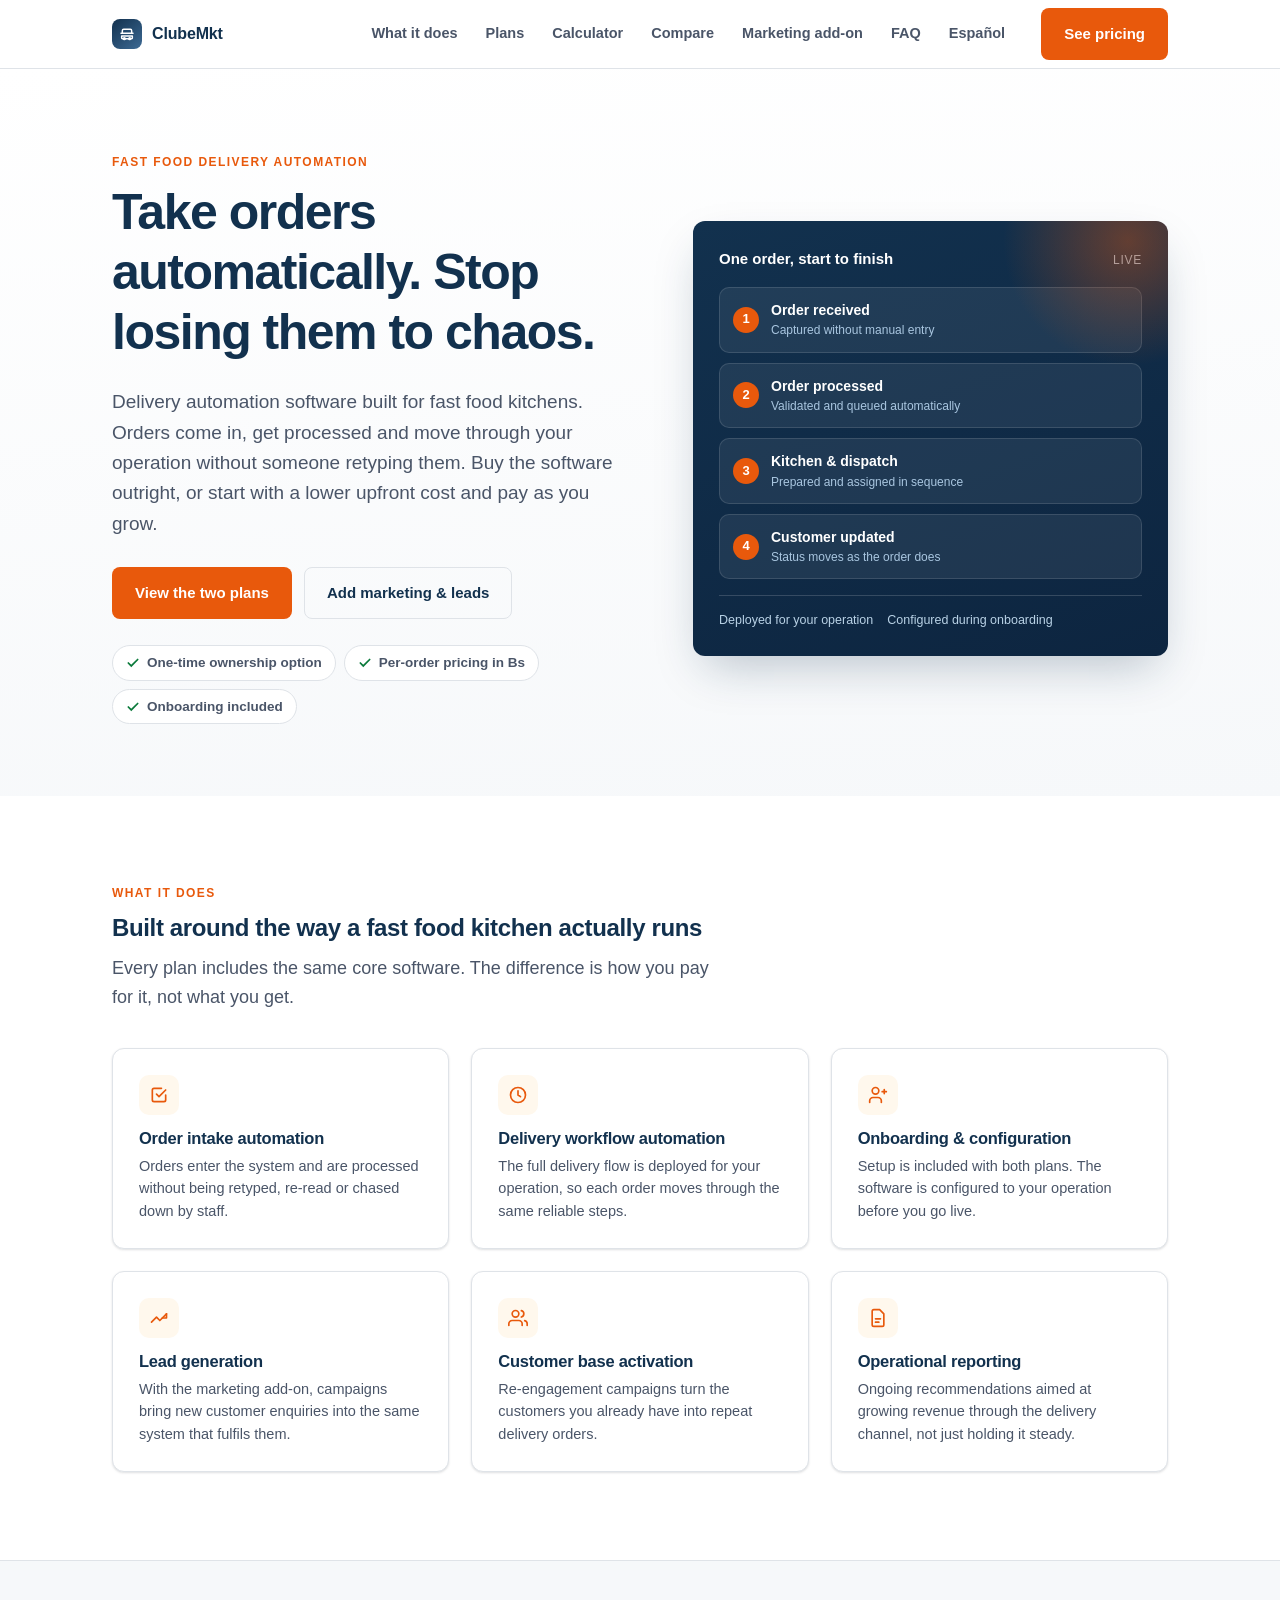
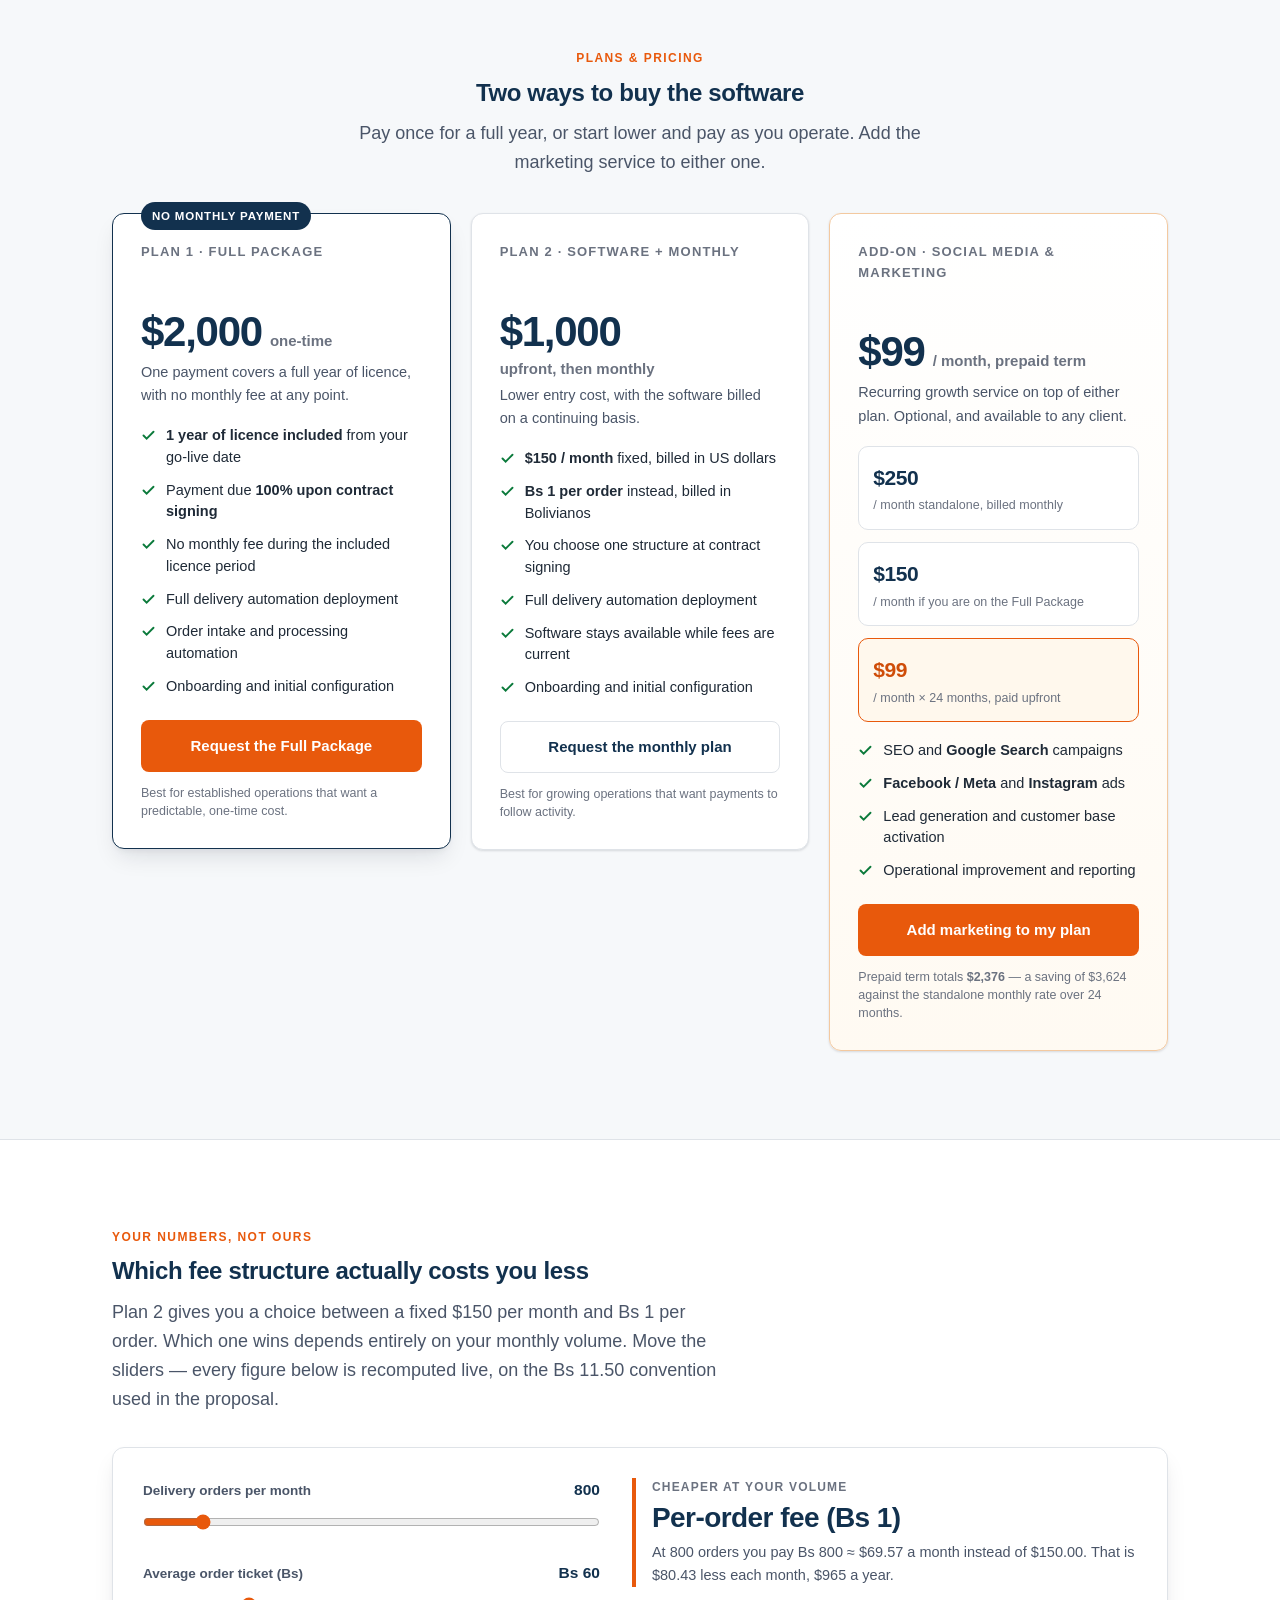
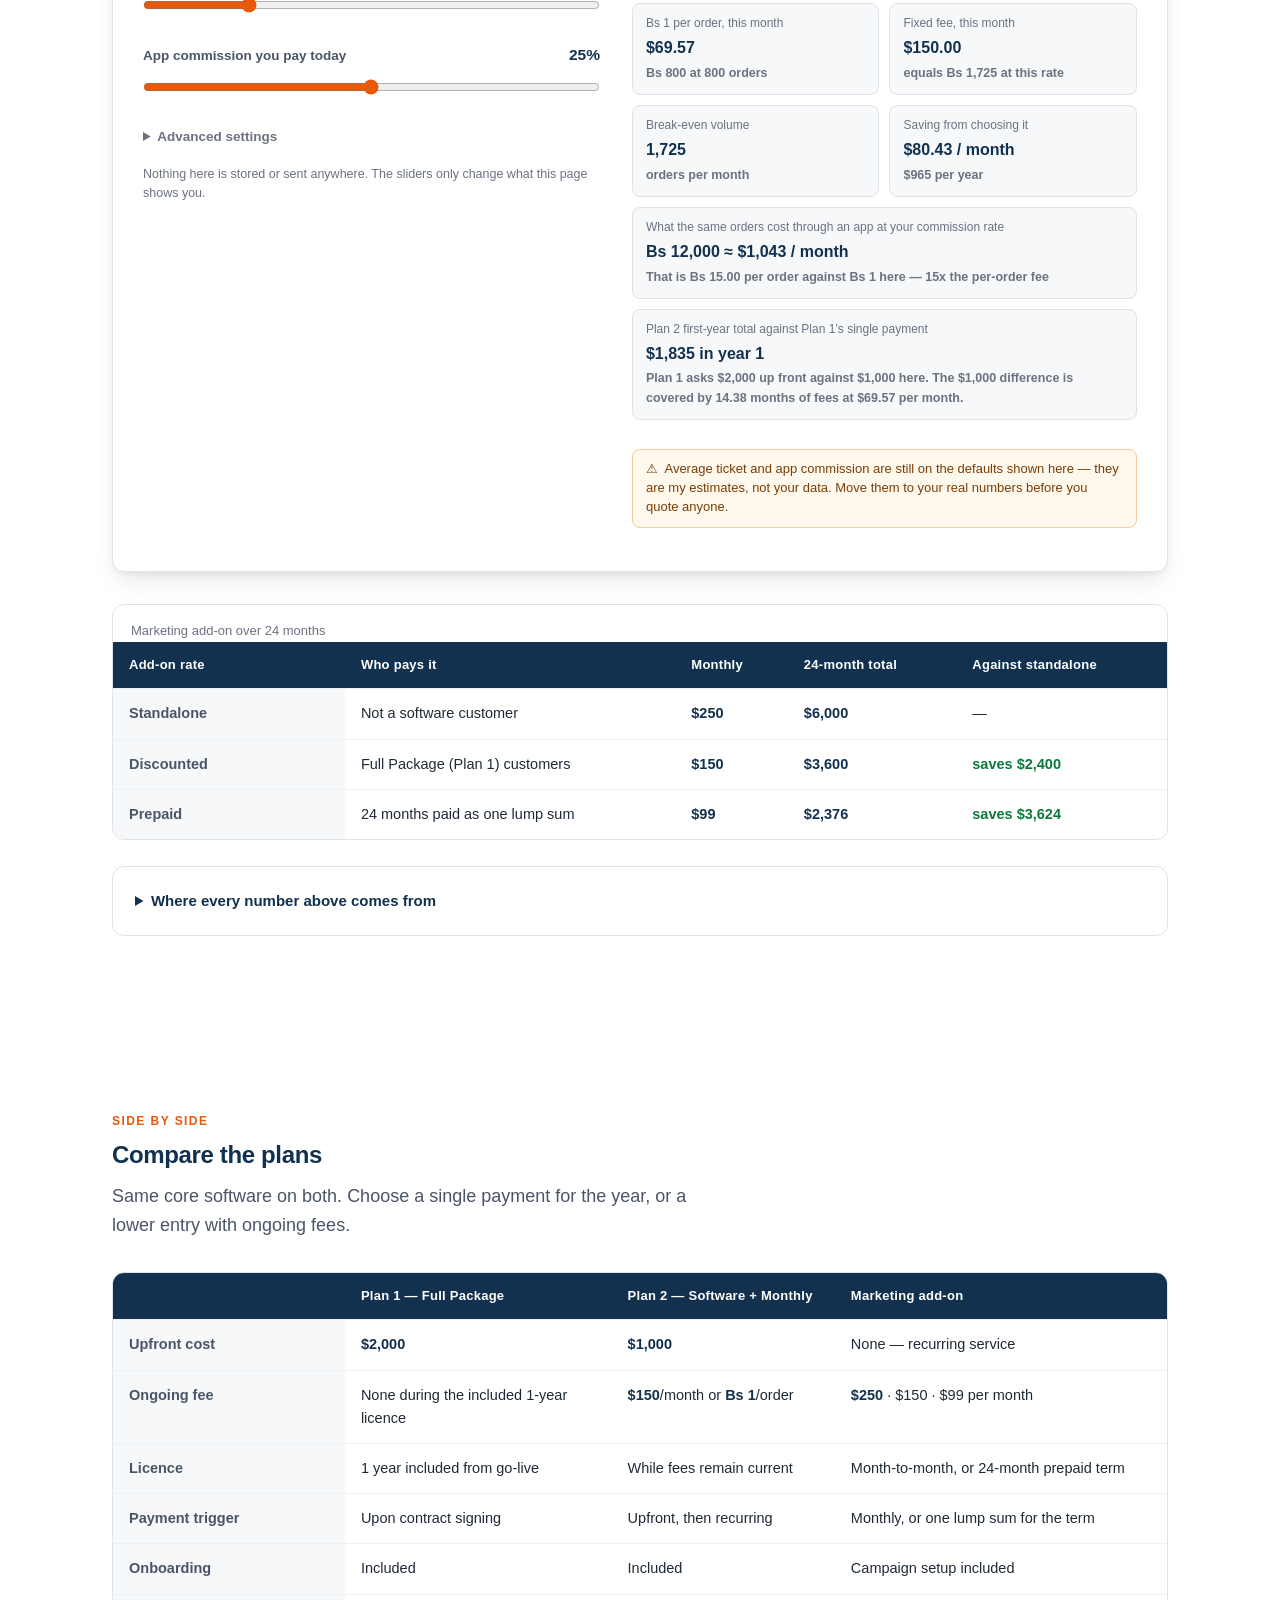
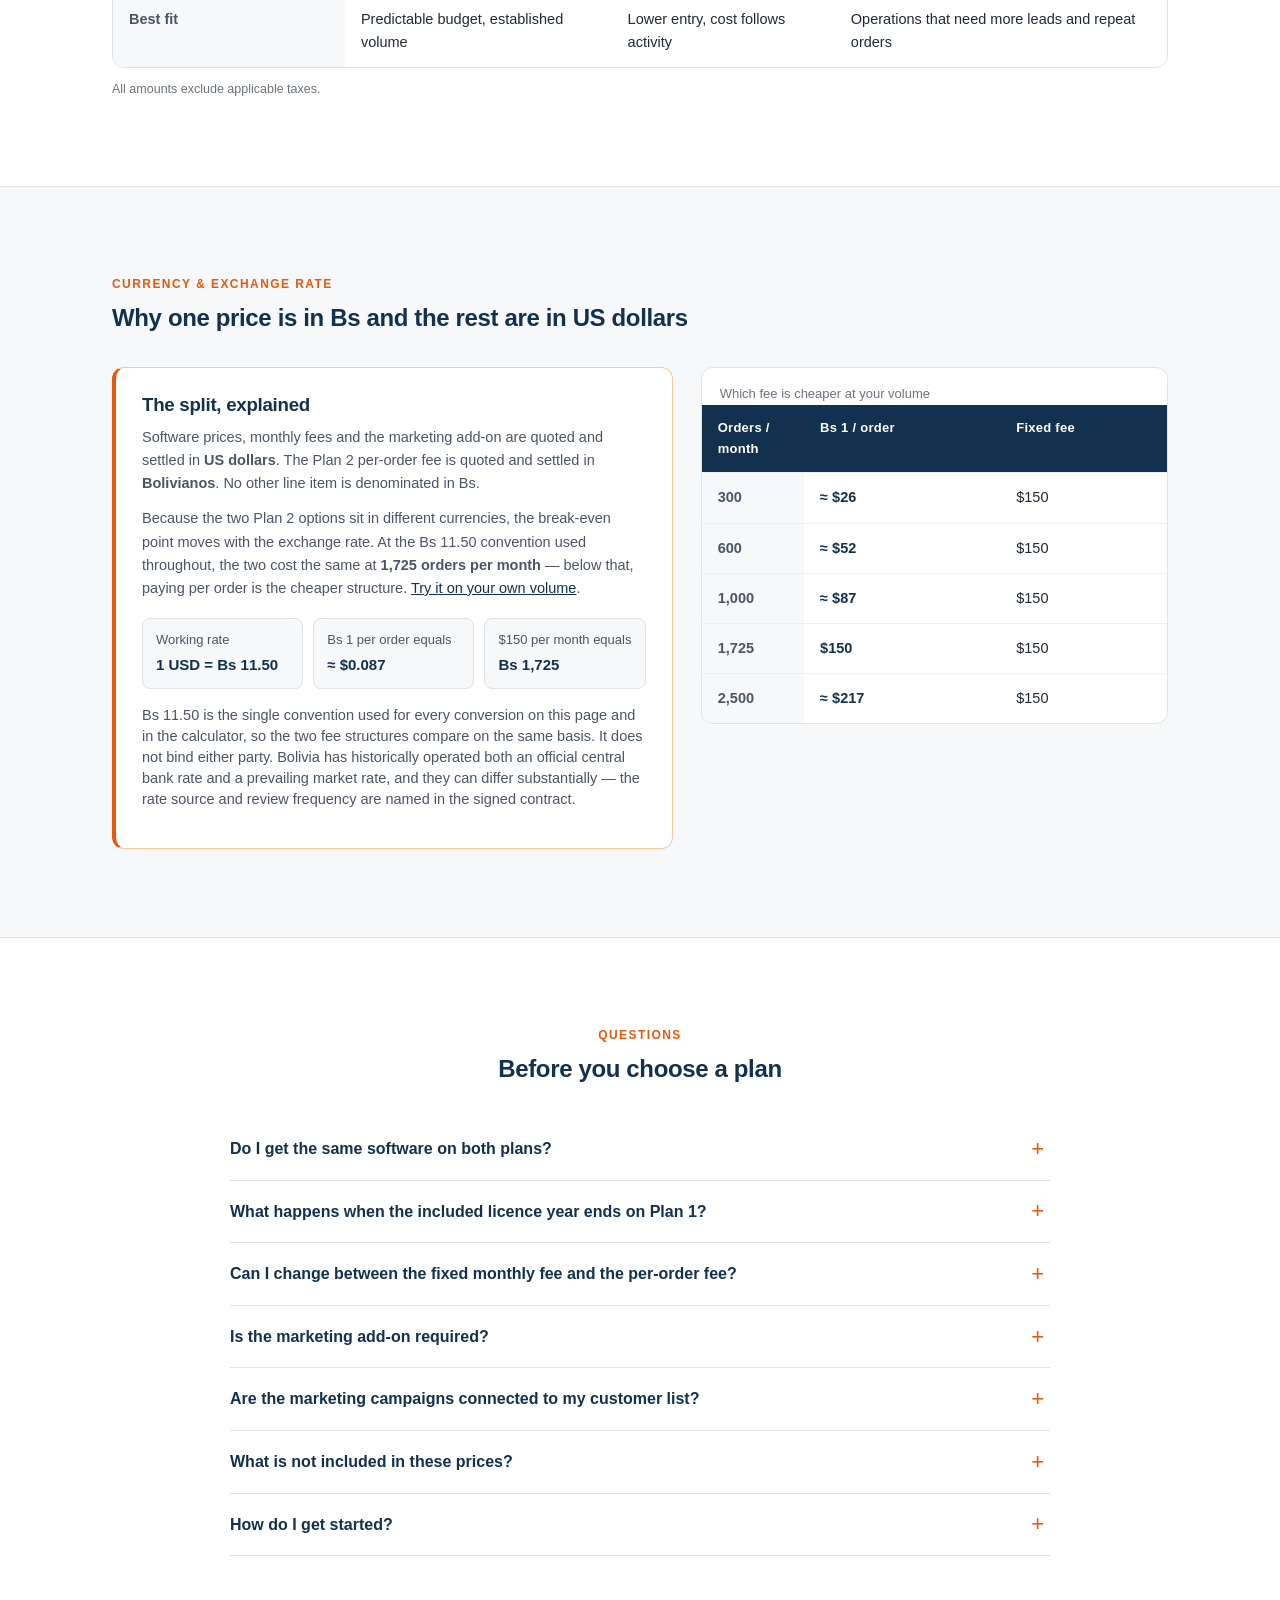
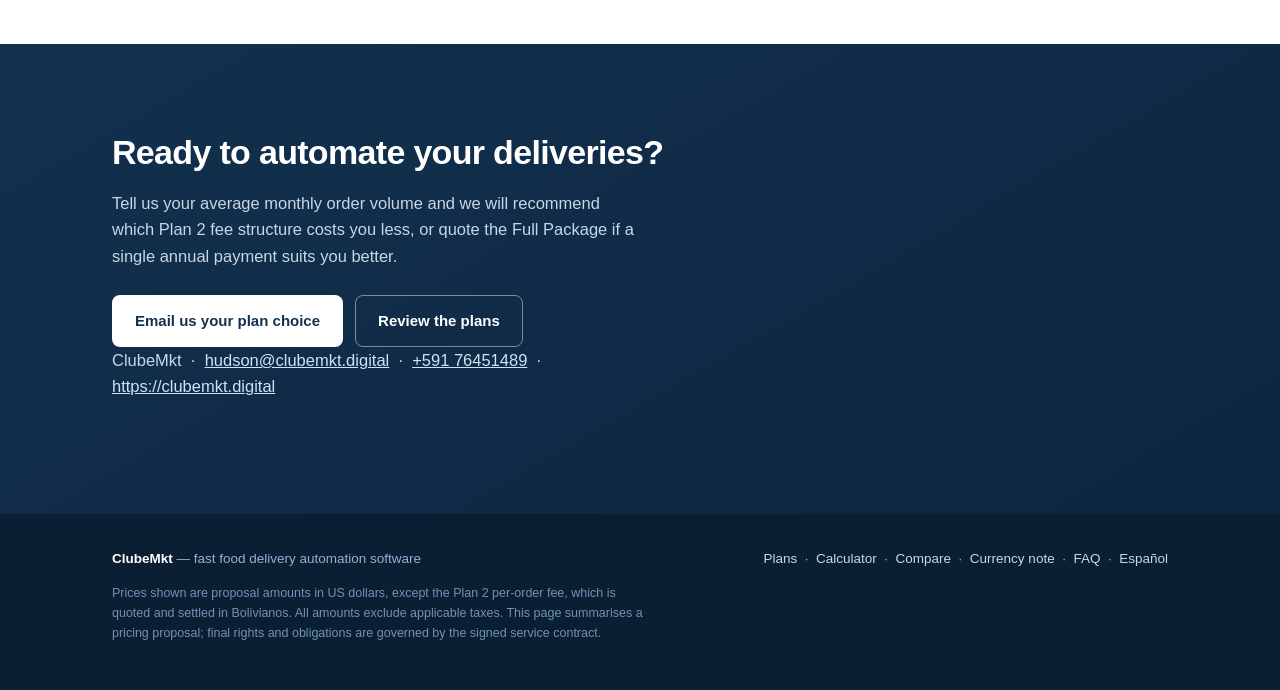
==== landing/index.html @ feb6d918 "feat: reprice plans to $2,000 one-payment / $1,000 + monthly Plan 1 now reads as a single payment co" ====
<!DOCTYPE html>
<html lang="en">
<head>
<meta charset="utf-8" />
<meta name="viewport" content="width=device-width, initial-scale=1" />
<title>Fast Food Delivery Automation — Plans &amp; Pricing</title>
<meta name="description" content="Delivery automation software for fast food operations. Own it outright with the Full Package, start lower with a monthly plan, and add social, search and lead-generation marketing." />
<link rel="alternate" hreflang="es" href="index.es.html" />
<link rel="alternate" hreflang="en" href="index.html" />
<style>
  /* ============================================================
     CONTACT + BRAND — FILLED 2026-11-06
     Contact links are built at runtime from the CONFIG block at the end of this
     file's script: email · phone · website. A value left in [brackets] counts as
     unset, so its link stays inert rather than shipping as a dead href.
     ClubeMkt is plain text in the header, the closer and the footer.
     ============================================================ */
  :root {
    --navy: #12314e;
    --navy-700: #0d2540;
    --navy-300: #3d6a94;
    --orange: #e8590c;
    --orange-600: #cf4d09;
    --amber: #b26a00;
    --green: #0b7a3b;
    --ink: #1f2a37;
    --ink-600: #4a5568;
    --ink-400: #6b7280;
    --line: #dfe3e8;
    --line-soft: #eef1f4;
    --surface: #ffffff;
    --surface-alt: #f6f8fa;
    --cream: #fff8ed;
    --radius: 12px;
    --radius-sm: 8px;
    --shadow-sm: 0 1px 2px rgba(16, 24, 40, .06), 0 1px 3px rgba(16, 24, 40, .08);
    --shadow-md: 0 4px 6px -2px rgba(16, 24, 40, .05), 0 12px 24px -6px rgba(16, 24, 40, .12);
    --shadow-lg: 0 20px 45px -12px rgba(18, 49, 78, .28);
    --maxw: 1120px;
  }

  *, *::before, *::after { box-sizing: border-box; }

  html { -webkit-text-size-adjust: 100%; scroll-behavior: smooth; }
  @media (prefers-reduced-motion: reduce) { html { scroll-behavior: auto; } }

  body {
    margin: 0;
    font-family: -apple-system, BlinkMacSystemFont, "Segoe UI", Roboto, Helvetica, Arial, sans-serif;
    font-size: 16px;
    line-height: 1.6;
    color: var(--ink);
    background: var(--surface);
    overflow-x: hidden;
  }

  img, svg { max-width: 100%; }
  a { color: var(--navy); }
  h1, h2, h3, h4 { line-height: 1.2; margin: 0 0 .5em; color: var(--navy); letter-spacing: -.015em; }

  .wrap { width: 100%; max-width: var(--maxw); margin-inline: auto; padding-inline: clamp(16px, 4vw, 32px); }
  .section { padding-block: clamp(48px, 8vw, 88px); }
  .section--alt { background: var(--surface-alt); border-block: 1px solid var(--line); }
  .eyebrow {
    display: block; font-size: 12px; font-weight: 700; letter-spacing: .12em;
    text-transform: uppercase; color: var(--orange); margin-bottom: 10px;
  }
  .lede { font-size: clamp(16px, 1.6vw, 18px); color: var(--ink-600); max-width: 62ch; margin: 0; }
  .center { text-align: center; }
  .center .lede { margin-inline: auto; }

  :focus-visible { outline: 3px solid rgba(232, 89, 12, .45); outline-offset: 2px; border-radius: 4px; }

  .skip {
    position: absolute; left: -9999px; top: 0; background: var(--navy); color: #fff;
    padding: 12px 18px; z-index: 100; border-radius: 0 0 8px 0;
  }
  .skip:focus { left: 0; }

  /* ---------- buttons ---------- */
  .btn {
    display: inline-flex; align-items: center; justify-content: center; gap: 8px;
    font-size: 15px; font-weight: 650; text-decoration: none; cursor: pointer;
    padding: 13px 22px; border-radius: var(--radius-sm); border: 1px solid transparent;
    transition: background-color .15s ease, border-color .15s ease, transform .05s ease;
    white-space: nowrap;
  }
  .btn--primary { background: var(--orange); color: #fff; }
  .btn--primary:hover { background: var(--orange-600); }
  .btn--ghost { background: transparent; color: var(--navy); border-color: var(--line); }
  .btn--ghost:hover { border-color: var(--navy-300); background: var(--surface-alt); }
  .btn--light { background: #fff; color: var(--navy); }
  .btn--light:hover { background: var(--line-soft); }
  .btn--outline-light { background: transparent; color: #fff; border-color: rgba(255, 255, 255, .45); }
  .btn--outline-light:hover { border-color: #fff; background: rgba(255, 255, 255, .1); }
  .btn:active { transform: translateY(1px); }
  /* a full-width button must be allowed to wrap: nowrap makes it overflow its own box
     on a 320px viewport */
  .btn--block { width: 100%; white-space: normal; }
  /* gated contact links: pointer-events makes sure an unfilled placeholder
     cannot be clicked into a broken mailto/tel/site address */
  [data-unset="true"] { opacity: .5; pointer-events: none; text-decoration: none; }

  /* ---------- header ---------- */
  .site-header {
    position: sticky; top: 0; z-index: 50;
    background: rgba(255, 255, 255, .92);
    backdrop-filter: saturate(180%) blur(10px);
    border-bottom: 1px solid var(--line);
  }
  .site-header__row { display: flex; align-items: center; gap: 16px; min-height: 68px; }
  .brand { display: flex; align-items: center; gap: 10px; font-weight: 750; color: var(--navy); text-decoration: none; font-size: 16px; letter-spacing: -.01em; }
  .brand__mark {
    width: 30px; height: 30px; border-radius: 8px; flex: none;
    background: linear-gradient(140deg, var(--navy) 0%, var(--navy-300) 100%);
    display: grid; place-items: center; color: #fff;
  }
  .nav { margin-left: auto; display: flex; align-items: center; gap: 4px; }
  .nav a {
    color: var(--ink-600); text-decoration: none; font-size: 14.5px; font-weight: 550;
    padding: 8px 12px; border-radius: 6px;
  }
  .nav a:hover { color: var(--navy); background: var(--surface-alt); }
  .header-cta { margin-left: 8px; }
  .nav-toggle {
    display: none; margin-left: auto; background: #fff; border: 1px solid var(--line);
    border-radius: 8px; padding: 8px 12px; font: inherit; font-size: 14px; font-weight: 600; color: var(--navy); cursor: pointer;
  }

  @media (max-width: 860px) {
    .nav-toggle { display: block; }
    .nav {
      position: absolute; inset: 100% 0 auto 0; display: none; flex-direction: column;
      align-items: stretch; gap: 2px; padding: 10px clamp(16px, 4vw, 32px) 18px;
      background: #fff; border-bottom: 1px solid var(--line); box-shadow: var(--shadow-md); margin-left: 0;
    }
    .nav[data-open="true"] { display: flex; }
    .nav a { padding: 12px 10px; font-size: 15px; }
    .header-cta { display: none; }
  }

  /* ---------- hero ---------- */
  .hero { background: linear-gradient(175deg, #fff 0%, var(--surface-alt) 100%); padding-block: clamp(44px, 7vw, 84px) clamp(40px, 6vw, 72px); }
  .hero__grid { display: grid; gap: clamp(32px, 5vw, 56px); align-items: center; grid-template-columns: 1.05fr .95fr; }
  .hero h1 { font-size: clamp(30px, 5.1vw, 50px); font-weight: 800; letter-spacing: -.03em; }
  .hero p.lede { font-size: clamp(16px, 1.7vw, 19px); }
  .hero__actions { display: flex; flex-wrap: wrap; gap: 12px; margin-top: 28px; }
  .chips { display: flex; flex-wrap: wrap; gap: 8px; margin: 26px 0 0; padding: 0; list-style: none; }
  .chips li {
    display: inline-flex; align-items: center; gap: 7px; font-size: 13.5px; font-weight: 550;
    color: var(--ink-600); background: #fff; border: 1px solid var(--line); border-radius: 999px; padding: 6px 13px;
  }
  .chips svg { color: var(--green); flex: none; }

  @media (max-width: 900px) { .hero__grid { grid-template-columns: 1fr; } }

  /* hero visual: order-flow card, pure CSS */
  .flow {
    background: linear-gradient(160deg, var(--navy) 0%, var(--navy-700) 100%);
    border-radius: var(--radius); padding: clamp(18px, 2.4vw, 26px); box-shadow: var(--shadow-lg);
    color: #fff; position: relative; overflow: hidden;
  }
  .flow::after {
    content: ""; position: absolute; width: 260px; height: 260px; right: -90px; top: -110px; border-radius: 50%;
    background: radial-gradient(circle, rgba(232, 89, 12, .38), transparent 68%);
  }
  .flow__title { display: flex; align-items: baseline; justify-content: space-between; gap: 12px; margin-bottom: 16px; position: relative; }
  .flow__title strong { font-size: 15px; font-weight: 700; }
  .flow__title span { font-size: 12px; color: #9dbdd9; letter-spacing: .06em; text-transform: uppercase; }
  .flow ol { list-style: none; margin: 0; padding: 0; display: grid; gap: 10px; position: relative; }
  .flow li {
    display: flex; align-items: center; gap: 12px; background: rgba(255, 255, 255, .07);
    border: 1px solid rgba(255, 255, 255, .12); border-radius: 10px; padding: 11px 13px; font-size: 14px;
  }
  .flow li b { font-weight: 650; }
  .flow li small { display: block; color: #a9c6e0; font-size: 12px; font-weight: 400; }
  .flow__num {
    width: 26px; height: 26px; flex: none; border-radius: 50%; background: var(--orange);
    display: grid; place-items: center; font-size: 13px; font-weight: 700;
  }
  .flow__foot {
    margin-top: 16px; padding-top: 14px; border-top: 1px solid rgba(255, 255, 255, .16);
    display: flex; flex-wrap: wrap; gap: 6px 14px; font-size: 12.5px; color: #b9d2e6; position: relative;
  }

  /* ---------- feature grid ---------- */
  .grid { display: grid; gap: clamp(16px, 2vw, 22px); grid-template-columns: repeat(auto-fit, minmax(260px, 1fr)); margin-top: 36px; }
  .card {
    background: #fff; border: 1px solid var(--line); border-radius: var(--radius);
    padding: clamp(20px, 2.4vw, 26px); box-shadow: var(--shadow-sm);
  }
  .card__icon {
    width: 40px; height: 40px; border-radius: 10px; display: grid; place-items: center;
    background: var(--cream); color: var(--orange); margin-bottom: 14px;
  }
  .card h3 { font-size: 16.5px; margin-bottom: 6px; }
  .card p { margin: 0; font-size: 14.5px; color: var(--ink-600); line-height: 1.55; }

  /* ---------- pricing ---------- */
  .plans { display: grid; gap: clamp(16px, 1.6vw, 20px); grid-template-columns: repeat(auto-fit, minmax(min(290px, 100%), 1fr)); margin-top: 36px; align-items: start; }
  .plan {
    display: flex; flex-direction: column; background: #fff; border: 1px solid var(--line);
    border-radius: var(--radius); padding: clamp(22px, 2.4vw, 28px); box-shadow: var(--shadow-sm);
    min-width: 0;
  }
  .plan--featured { border-color: var(--navy); box-shadow: var(--shadow-md); position: relative; }
  .plan--addon { background: linear-gradient(180deg, #fff 0%, var(--cream) 140%); border-color: #f3c9a0; }
  .badge {
    position: absolute; top: -12px; left: clamp(22px, 2.4vw, 28px);
    background: var(--navy); color: #fff; font-size: 11.5px; font-weight: 700; letter-spacing: .07em;
    text-transform: uppercase; padding: 5px 11px; border-radius: 999px;
  }
  .plan__name { font-size: 13px; font-weight: 700; letter-spacing: .09em; text-transform: uppercase; color: var(--ink-400); margin: 0 0 6px; }
  .plan__price { display: flex; align-items: baseline; gap: 8px; flex-wrap: wrap; color: var(--navy); font-size: clamp(34px, 4vw, 42px); font-weight: 800; letter-spacing: -.03em; line-height: 1; margin-bottom: 8px; }
  .plan__price small { font-size: 15px; font-weight: 600; color: var(--ink-400); letter-spacing: 0; }
  .plan__sub { font-size: 14.5px; color: var(--ink-600); margin: 0 0 18px; min-height: 0; }
  .plan__list { list-style: none; margin: 0 0 22px; padding: 0; display: grid; gap: 11px; }
  .plan__list li { display: flex; gap: 10px; font-size: 14.5px; color: var(--ink); line-height: 1.5; }
  .plan__list svg { flex: none; margin-top: 3px; color: var(--green); }
  .plan__list .is-muted { color: var(--ink-400); }
  .plan__list .is-muted svg { color: var(--ink-400); }
  .plan__foot { margin-top: auto; }
  .plan__note { font-size: 12.5px; color: var(--ink-400); margin: 12px 0 0; line-height: 1.45; }

  .tiers { display: grid; gap: 12px; grid-template-columns: repeat(auto-fit, minmax(150px, 1fr)); margin: 0 0 18px; padding: 0; list-style: none; }
  .tier { background: #fff; border: 1px solid var(--line); border-radius: 10px; padding: 14px; }
  .tier b { display: block; font-size: 21px; color: var(--navy); font-weight: 800; letter-spacing: -.02em; }
  .tier span { display: block; font-size: 12.5px; color: var(--ink-400); line-height: 1.4; margin-top: 3px; }
  .tier--best { border-color: var(--orange); background: var(--cream); }
  .tier--best b { color: var(--orange-600); }

  /* ---------- comparison table ---------- */
  .tablehint {
    display: none; align-items: center; gap: 7px; margin: 26px 0 8px;
    font-size: 12.5px; font-weight: 600; color: var(--ink-400);
  }
  @media (max-width: 767px) { .tablehint { display: flex; } }
  .tableshell { position: relative; margin-top: 32px; }
  @media (max-width: 767px) { .tableshell { margin-top: 0; } }
  .tableshell::after {
    content: ""; position: absolute; top: 0; right: 0; bottom: 0; width: 34px; pointer-events: none;
    background: linear-gradient(90deg, rgba(255, 255, 255, 0), #fff 78%); border-radius: 0 var(--radius) var(--radius) 0;
  }
  @media (min-width: 768px) { .tableshell::after { display: none; } }
  .tablewrap { overflow-x: auto; border: 1px solid var(--line); border-radius: var(--radius); background: #fff; -webkit-overflow-scrolling: touch; }
  .tablewrap--plain { margin-top: 0; }
  table { width: 100%; min-width: 620px; border-collapse: collapse; font-size: 14.5px; }
  caption { text-align: left; padding: 16px 18px 0; color: var(--ink-400); font-size: 13px; }
  th, td { text-align: left; padding: 13px 16px; border-bottom: 1px solid var(--line-soft); vertical-align: top; }
  thead th { background: var(--navy); color: #fff; font-size: 13px; font-weight: 650; letter-spacing: .02em; }
  thead th:first-child { border-top-left-radius: 0; }
  tbody th { font-weight: 600; color: var(--ink-600); background: var(--surface-alt); width: 22%; }
  tbody tr:last-child th, tbody tr:last-child td { border-bottom: 0; }
  .num { font-variant-numeric: tabular-nums; font-weight: 700; color: var(--navy); }

  /* ---------- currency callout ---------- */
  .fx { display: grid; gap: clamp(18px, 2.4vw, 28px); grid-template-columns: 1.2fr 1fr; align-items: start; margin-top: 34px; }
  @media (max-width: 820px) { .fx { grid-template-columns: 1fr; } }
  .fx__box { background: #fff; border: 1px solid #f3c9a0; border-left: 4px solid var(--orange); border-radius: var(--radius); padding: clamp(20px, 2.4vw, 26px); }
  .fx__box h3 { margin-top: 0; }
  .fx__box p { font-size: 14.5px; color: var(--ink-600); margin: 0 0 12px; }
  .fx__rates { display: grid; gap: 10px; grid-template-columns: repeat(auto-fit, minmax(140px, 1fr)); margin: 18px 0 0; padding: 0; list-style: none; }
  .fx__rates li { background: var(--surface-alt); border: 1px solid var(--line); border-radius: 8px; padding: 11px 13px; font-size: 13px; color: var(--ink-600); }
  .fx__rates b { display: block; color: var(--navy); font-size: 15px; font-weight: 700; margin-top: 2px; }

  /* ---------- FAQ ---------- */
  .faq { max-width: 820px; margin: 34px auto 0; }
  .faq details { border-bottom: 1px solid var(--line); }
  .faq summary {
    list-style: none; cursor: pointer; padding: 18px 40px 18px 0; position: relative;
    font-size: 16px; font-weight: 650; color: var(--navy);
  }
  .faq summary::-webkit-details-marker { display: none; }
  .faq summary::after {
    content: "+"; position: absolute; right: 6px; top: 50%; transform: translateY(-50%);
    font-size: 22px; font-weight: 400; color: var(--orange); line-height: 1;
  }
  .faq details[open] summary::after { content: "\2212"; }
  .faq p { margin: 0 0 18px; font-size: 15px; color: var(--ink-600); max-width: 68ch; }

  /* ---------- closing CTA ---------- */
  .closer { background: linear-gradient(150deg, var(--navy) 0%, var(--navy-700) 100%); color: #fff; border-radius: 0; }
  .closer h2 { color: #fff; font-size: clamp(24px, 3.4vw, 34px); letter-spacing: -.02em; }
  .closer p { color: #c7d7e6; font-size: 16.5px; max-width: 58ch; margin: 0 0 26px; }
  .closer__actions { display: flex; flex-wrap: wrap; gap: 12px; }
  .closer__meta { margin-top: 24px; font-size: 13.5px; color: #9dbdd9; }
  .closer__meta a { color: #cfe2f2; }

  /* ---------- footer ---------- */
  .site-footer { background: #0b1f33; color: #8fb3d4; padding-block: 34px; font-size: 13.5px; }
  .site-footer__row { display: flex; flex-wrap: wrap; gap: 12px 28px; align-items: baseline; justify-content: space-between; }
  .site-footer strong { color: #fff; }
  .site-footer a { color: #c7d7e6; text-decoration: none; }
  .site-footer a:hover { text-decoration: underline; }
  .site-footer__legal { margin-top: 14px; font-size: 12.5px; color: #6f93b4; max-width: 78ch; }

  /* ---------- calculator ---------- */
  .calc {
    margin-top: 34px; background: #fff; border: 1px solid var(--line);
    border-radius: var(--radius); box-shadow: var(--shadow-md);
  }
  .calc__grid {
    display: grid; grid-template-columns: minmax(260px, .95fr) minmax(300px, 1.05fr);
    gap: clamp(18px, 2.6vw, 32px); padding: clamp(20px, 2.8vw, 30px); min-width: 0;
  }
  .calc__grid > * { min-width: 0; }
  .calc__in { display: grid; gap: 18px; align-content: start; min-width: 0; }
  .field label {
    display: flex; justify-content: space-between; align-items: baseline; gap: 12px;
    font-size: 13.5px; font-weight: 600; color: var(--ink-600); margin-bottom: 6px;
  }
  .field output { font-size: 15.5px; font-weight: 800; color: var(--navy); font-variant-numeric: tabular-nums; }
  .field input[type="range"] { width: 100%; margin: 0; accent-color: var(--orange); cursor: ew-resize; height: 26px; }
  .adv { font-size: 13.5px; }
  .adv summary { color: var(--ink-400); cursor: pointer; font-weight: 600; }
  .adv[open] { display: grid; gap: 16px; padding-top: 12px; }
  .adv .field { margin-top: 4px; }
  .calc__out { display: grid; gap: 16px; align-content: start; min-width: 0; }
  .verdict { border-left: 4px solid var(--orange); padding-left: 16px; min-width: 0; }
  .verdict__label { margin: 0; font-size: 12px; font-weight: 700; letter-spacing: .1em; text-transform: uppercase; color: var(--ink-400); }
  .verdict__big { margin: 4px 0 0; font-size: clamp(21px, 2.6vw, 28px); font-weight: 800; color: var(--navy); line-height: 1.15; letter-spacing: -.02em; }
  .verdict__sub { margin: 7px 0 0; font-size: 14.5px; color: var(--ink-600); }
  .outgrid { display: grid; grid-template-columns: 1fr 1fr; gap: 10px; margin: 0; min-width: 0; }
  .outcell { background: var(--surface-alt); border: 1px solid var(--line); border-radius: var(--radius-sm); padding: 11px 13px; min-width: 0; }
  .outcell--wide { grid-column: 1 / -1; }
  .outcell dt { font-size: 12px; color: var(--ink-400); margin: 0; line-height: 1.35; }
  .outcell dd { margin: 4px 0 0; font-size: 16px; font-weight: 700; color: var(--navy); font-variant-numeric: tabular-nums; }
  .outcell dd small { display: block; font-size: 12.5px; font-weight: 600; color: var(--ink-400); margin-top: 2px; }
  .is-bad { color: #b4271e !important; }
  .is-good { color: var(--green) !important; }
  .estflag { background: var(--cream); border: 1px solid #f3c9a0; border-radius: var(--radius-sm); padding: 10px 13px; font-size: 13px; color: #7a3e06; line-height: 1.45; }
  .calc__fine { margin: 0; font-size: 12.5px; color: var(--ink-400); line-height: 1.5; }

  /* ---------- methodology ---------- */
  .sources { margin-top: 26px; background: #fff; border: 1px solid var(--line); border-radius: var(--radius); padding: clamp(16px, 2vw, 22px); }
  .sources summary { font-size: 15px; font-weight: 700; color: var(--navy); cursor: pointer; }
  .sources p { font-size: 14.5px; color: var(--ink-600); margin: 14px 0 0; max-width: 74ch; }
  .sources ul { margin: 14px 0 0; padding: 0; list-style: none; display: grid; gap: 10px; }
  .sources li { font-size: 14px; color: var(--ink-600); border-left: 3px solid var(--line); padding: 2px 0 2px 13px; line-height: 1.5; }
  .sources li b { color: var(--navy); }
  .formula {
    font-family: ui-monospace, "SF Mono", Menlo, Consolas, monospace; font-size: 13px; line-height: 1.7;
    background: var(--surface-alt); border: 1px solid var(--line); border-radius: var(--radius-sm);
    padding: 13px 15px; overflow-x: auto; color: var(--ink);
  }
  @media (max-width: 860px) {
    .calc__grid { grid-template-columns: 1fr; }
    .outgrid { grid-template-columns: 1fr; }
  }

  .sr-only { position: absolute; width: 1px; height: 1px; padding: 0; margin: -1px; overflow: hidden; clip: rect(0 0 0 0); white-space: nowrap; border: 0; }
</style>
</head>

<body>
<a class="skip" href="#main">Skip to content</a>

<header class="site-header">
  <div class="wrap site-header__row">
    <a class="brand" href="#top">
      <span class="brand__mark" aria-hidden="true">
        <svg width="16" height="16" viewBox="0 0 24 24" fill="none" stroke="currentColor" stroke-width="2.2" stroke-linecap="round" stroke-linejoin="round"><path d="M3 11h18"/><path d="M5 11V7a2 2 0 0 1 2-2h10a2 2 0 0 1 2 2v4"/><path d="M4 15h16v3a1 1 0 0 1-1 1H5a1 1 0 0 1-1-1z"/><circle cx="8" cy="19" r="1.4"/><circle cx="16" cy="19" r="1.4"/></svg>
      </span>
      <span>ClubeMkt</span>
    </a>

    <button class="nav-toggle" id="navToggle" aria-expanded="false" aria-controls="primaryNav">Menu</button>

    <nav class="nav" id="primaryNav" aria-label="Primary">
      <a href="#how">What it does</a>
      <a href="#pricing">Plans</a>
      <a href="#calculator">Calculator</a>
      <a href="#compare">Compare</a>
      <a href="#marketing">Marketing add-on</a>
      <a href="#faq">FAQ</a>
      <a href="index.es.html" hreflang="es">Español</a>
    </nav>

    <a class="btn btn--primary header-cta" href="#pricing">See pricing</a>
  </div>
</header>

<main id="main">
  <span id="top"></span>

  <!-- ================= HERO ================= -->
  <section class="hero">
    <div class="wrap hero__grid">
      <div>
        <span class="eyebrow">Fast food delivery automation</span>
        <h1>Take orders automatically. Stop losing them to chaos.</h1>
        <p class="lede">
          Delivery automation software built for fast food kitchens. Orders come in, get processed and move through
          your operation without someone retyping them. Buy the software outright, or start with a lower upfront
          cost and pay as you grow.
        </p>
        <div class="hero__actions">
          <a class="btn btn--primary" href="#pricing">View the two plans</a>
          <a class="btn btn--ghost" href="#marketing">Add marketing &amp; leads</a>
        </div>
        <ul class="chips">
          <li><svg width="14" height="14" viewBox="0 0 24 24" fill="none" stroke="currentColor" stroke-width="3" stroke-linecap="round"><path d="M20 6 9 17l-5-5"/></svg>One-time ownership option</li>
          <li><svg width="14" height="14" viewBox="0 0 24 24" fill="none" stroke="currentColor" stroke-width="3" stroke-linecap="round"><path d="M20 6 9 17l-5-5"/></svg>Per-order pricing in Bs</li>
          <li><svg width="14" height="14" viewBox="0 0 24 24" fill="none" stroke="currentColor" stroke-width="3" stroke-linecap="round"><path d="M20 6 9 17l-5-5"/></svg>Onboarding included</li>
        </ul>
      </div>

      <div class="flow" role="img" aria-label="Order flow: order received, order processed, kitchen and dispatch, customer notified">
        <div class="flow__title">
          <strong>One order, start to finish</strong>
          <span>Live</span>
        </div>
        <ol>
          <li><span class="flow__num" aria-hidden="true">1</span><b>Order received<small>Captured without manual entry</small></b></li>
          <li><span class="flow__num" aria-hidden="true">2</span><b>Order processed<small>Validated and queued automatically</small></b></li>
          <li><span class="flow__num" aria-hidden="true">3</span><b>Kitchen &amp; dispatch<small>Prepared and assigned in sequence</small></b></li>
          <li><span class="flow__num" aria-hidden="true">4</span><b>Customer updated<small>Status moves as the order does</small></b></li>
        </ol>
        <div class="flow__foot">
          <span>Deployed for your operation</span>
          <span>Configured during onboarding</span>
        </div>
      </div>
    </div>
  </section>

  <!-- ================= FEATURES ================= -->
  <section class="section" id="how">
    <div class="wrap">
      <span class="eyebrow">What it does</span>
      <h2>Built around the way a fast food kitchen actually runs</h2>
      <p class="lede">Every plan includes the same core software. The difference is how you pay for it, not what you get.</p>

      <div class="grid">
        <article class="card">
          <span class="card__icon" aria-hidden="true"><svg width="20" height="20" viewBox="0 0 24 24" fill="none" stroke="currentColor" stroke-width="2" stroke-linecap="round" stroke-linejoin="round"><path d="M9 11l3 3 8-8"/><path d="M20 12v6a2 2 0 0 1-2 2H6a2 2 0 0 1-2-2V6a2 2 0 0 1 2-2h9"/></svg></span>
          <h3>Order intake automation</h3>
          <p>Orders enter the system and are processed without being retyped, re-read or chased down by staff.</p>
        </article>

        <article class="card">
          <span class="card__icon" aria-hidden="true"><svg width="20" height="20" viewBox="0 0 24 24" fill="none" stroke="currentColor" stroke-width="2" stroke-linecap="round" stroke-linejoin="round"><circle cx="12" cy="12" r="9"/><path d="M12 7v5l3 2"/></svg></span>
          <h3>Delivery workflow automation</h3>
          <p>The full delivery flow is deployed for your operation, so each order moves through the same reliable steps.</p>
        </article>

        <article class="card">
          <span class="card__icon" aria-hidden="true"><svg width="20" height="20" viewBox="0 0 24 24" fill="none" stroke="currentColor" stroke-width="2" stroke-linecap="round" stroke-linejoin="round"><path d="M16 21v-2a4 4 0 0 0-4-4H6a4 4 0 0 0-4 4v2"/><circle cx="9" cy="7" r="4"/><path d="M17 8h5M19.5 5.5v5"/></svg></span>
          <h3>Onboarding &amp; configuration</h3>
          <p>Setup is included with both plans. The software is configured to your operation before you go live.</p>
        </article>

        <article class="card">
          <span class="card__icon" aria-hidden="true"><svg width="20" height="20" viewBox="0 0 24 24" fill="none" stroke="currentColor" stroke-width="2" stroke-linecap="round" stroke-linejoin="round"><path d="M3 17l6-6 4 4 8-8"/><path d="M21 7v5h-5"/></svg></span>
          <h3>Lead generation</h3>
          <p>With the marketing add-on, campaigns bring new customer enquiries into the same system that fulfils them.</p>
        </article>

        <article class="card">
          <span class="card__icon" aria-hidden="true"><svg width="20" height="20" viewBox="0 0 24 24" fill="none" stroke="currentColor" stroke-width="2" stroke-linecap="round" stroke-linejoin="round"><path d="M17 21v-2a4 4 0 0 0-4-4H5a4 4 0 0 0-4 4v2"/><circle cx="9" cy="7" r="4"/><path d="M23 21v-2a4 4 0 0 0-3-3.87"/><path d="M16 3.13a4 4 0 0 1 0 7.75"/></svg></span>
          <h3>Customer base activation</h3>
          <p>Re-engagement campaigns turn the customers you already have into repeat delivery orders.</p>
        </article>

        <article class="card">
          <span class="card__icon" aria-hidden="true"><svg width="20" height="20" viewBox="0 0 24 24" fill="none" stroke="currentColor" stroke-width="2" stroke-linecap="round" stroke-linejoin="round"><path d="M14 2H7a2 2 0 0 0-2 2v16a2 2 0 0 0 2 2h10a2 2 0 0 0 2-2V7z"/><path d="M9 13h6M9 17h4"/></svg></span>
          <h3>Operational reporting</h3>
          <p>Ongoing recommendations aimed at growing revenue through the delivery channel, not just holding it steady.</p>
        </article>
      </div>
    </div>
  </section>

  <!-- ================= PRICING ================= -->
  <section class="section section--alt" id="pricing">
    <div class="wrap">
      <div class="center">
        <span class="eyebrow">Plans &amp; pricing</span>
        <h2>Two ways to buy the software</h2>
        <p class="lede">Pay once for a full year, or start lower and pay as you operate. Add the marketing service to either one.</p>
      </div>

      <div class="plans">
        <!-- Plan 1 -->
        <article class="plan plan--featured">
          <span class="badge">No monthly payment</span>
          <p class="plan__name">Plan 1 &middot; Full Package</p>
          <p class="plan__price">$2,000 <small>one-time</small></p>
          <p class="plan__sub">One payment covers a full year of licence, with no monthly fee at any point.</p>
          <ul class="plan__list">
            <li><svg width="15" height="15" viewBox="0 0 24 24" fill="none" stroke="currentColor" stroke-width="3" stroke-linecap="round"><path d="M20 6 9 17l-5-5"/></svg><span><strong>1 year of licence included</strong> from your go-live date</span></li>
            <li><svg width="15" height="15" viewBox="0 0 24 24" fill="none" stroke="currentColor" stroke-width="3" stroke-linecap="round"><path d="M20 6 9 17l-5-5"/></svg><span>Payment due <strong>100% upon contract signing</strong></span></li>
            <li><svg width="15" height="15" viewBox="0 0 24 24" fill="none" stroke="currentColor" stroke-width="3" stroke-linecap="round"><path d="M20 6 9 17l-5-5"/></svg><span>No monthly fee during the included licence period</span></li>
            <li><svg width="15" height="15" viewBox="0 0 24 24" fill="none" stroke="currentColor" stroke-width="3" stroke-linecap="round"><path d="M20 6 9 17l-5-5"/></svg><span>Full delivery automation deployment</span></li>
            <li><svg width="15" height="15" viewBox="0 0 24 24" fill="none" stroke="currentColor" stroke-width="3" stroke-linecap="round"><path d="M20 6 9 17l-5-5"/></svg><span>Order intake and processing automation</span></li>
            <li><svg width="15" height="15" viewBox="0 0 24 24" fill="none" stroke="currentColor" stroke-width="3" stroke-linecap="round"><path d="M20 6 9 17l-5-5"/></svg><span>Onboarding and initial configuration</span></li>
          </ul>
          <div class="plan__foot">
            <a class="btn btn--primary btn--block" data-mailto-subject="Full%20Package%20%E2%80%94%20%242%2C000%20plan">Request the Full Package</a>
            <p class="plan__note">Best for established operations that want a predictable, one-time cost.</p>
          </div>
        </article>

        <!-- Plan 2 -->
        <article class="plan">
          <p class="plan__name">Plan 2 &middot; Software + Monthly</p>
          <p class="plan__price">$1,000 <small>upfront, then monthly</small></p>
          <p class="plan__sub">Lower entry cost, with the software billed on a continuing basis.</p>
          <ul class="plan__list">
            <li><svg width="15" height="15" viewBox="0 0 24 24" fill="none" stroke="currentColor" stroke-width="3" stroke-linecap="round"><path d="M20 6 9 17l-5-5"/></svg><span><strong>$150 / month</strong> fixed, billed in US dollars</span></li>
            <li><svg width="15" height="15" viewBox="0 0 24 24" fill="none" stroke="currentColor" stroke-width="3" stroke-linecap="round"><path d="M20 6 9 17l-5-5"/></svg><span><strong>Bs 1 per order</strong> instead, billed in Bolivianos</span></li>
            <li><svg width="15" height="15" viewBox="0 0 24 24" fill="none" stroke="currentColor" stroke-width="3" stroke-linecap="round"><path d="M20 6 9 17l-5-5"/></svg><span>You choose one structure at contract signing</span></li>
            <li><svg width="15" height="15" viewBox="0 0 24 24" fill="none" stroke="currentColor" stroke-width="3" stroke-linecap="round"><path d="M20 6 9 17l-5-5"/></svg><span>Full delivery automation deployment</span></li>
            <li><svg width="15" height="15" viewBox="0 0 24 24" fill="none" stroke="currentColor" stroke-width="3" stroke-linecap="round"><path d="M20 6 9 17l-5-5"/></svg><span>Software stays available while fees are current</span></li>
            <li><svg width="15" height="15" viewBox="0 0 24 24" fill="none" stroke="currentColor" stroke-width="3" stroke-linecap="round"><path d="M20 6 9 17l-5-5"/></svg><span>Onboarding and initial configuration</span></li>
          </ul>
          <div class="plan__foot">
            <a class="btn btn--ghost btn--block" data-mailto-subject="Software%20%2B%20Monthly%20plan%20%E2%80%94%20%241%2C000">Request the monthly plan</a>
            <p class="plan__note">Best for growing operations that want payments to follow activity.</p>
          </div>
        </article>

        <!-- Add-on -->
        <article class="plan plan--addon" id="marketing">
          <p class="plan__name">Add-on &middot; Social Media &amp; Marketing</p>
          <p class="plan__price">$99 <small>/ month, prepaid term</small></p>
          <p class="plan__sub">Recurring growth service on top of either plan. Optional, and available to any client.</p>

          <ul class="tiers">
            <li class="tier"><b>$250</b><span>/ month standalone, billed monthly</span></li>
            <li class="tier"><b>$150</b><span>/ month if you are on the Full Package</span></li>
            <li class="tier tier--best"><b>$99</b><span>/ month &times; 24 months, paid upfront</span></li>
          </ul>

          <ul class="plan__list">
            <li><svg width="15" height="15" viewBox="0 0 24 24" fill="none" stroke="currentColor" stroke-width="3" stroke-linecap="round"><path d="M20 6 9 17l-5-5"/></svg><span>SEO and <strong>Google Search</strong> campaigns</span></li>
            <li><svg width="15" height="15" viewBox="0 0 24 24" fill="none" stroke="currentColor" stroke-width="3" stroke-linecap="round"><path d="M20 6 9 17l-5-5"/></svg><span><strong>Facebook / Meta</strong> and <strong>Instagram</strong> ads</span></li>
            <li><svg width="15" height="15" viewBox="0 0 24 24" fill="none" stroke="currentColor" stroke-width="3" stroke-linecap="round"><path d="M20 6 9 17l-5-5"/></svg><span>Lead generation and customer base activation</span></li>
            <li><svg width="15" height="15" viewBox="0 0 24 24" fill="none" stroke="currentColor" stroke-width="3" stroke-linecap="round"><path d="M20 6 9 17l-5-5"/></svg><span>Operational improvement and reporting</span></li>
          </ul>

          <div class="plan__foot">
            <a class="btn btn--primary btn--block" data-mailto-subject="Marketing%20add-on%20enquiry">Add marketing to my plan</a>
            <p class="plan__note">Prepaid term totals <strong>$2,376</strong> &mdash; a saving of $3,624 against the standalone monthly rate over 24 months.</p>
          </div>
        </article>
      </div>
    </div>
  </section>

  <!-- ================= CALCULATOR ================= -->
  <section class="section" id="calculator">
    <div class="wrap">
      <span class="eyebrow">Your numbers, not ours</span>
      <h2>Which fee structure actually costs you less</h2>
      <p class="lede">
        Plan&nbsp;2 gives you a choice between a fixed $150 per month and Bs&nbsp;1 per order. Which one wins depends entirely on
        your monthly volume. Move the sliders &mdash; every figure below is recomputed live, on the Bs&nbsp;11.50 convention used in the proposal.
      </p>

      <div class="calc">
        <div class="calc__grid">
          <div class="calc__in">
            <div class="field">
              <label for="orders"><span>Delivery orders per month</span><output id="ordersOut">800</output></label>
              <input type="range" id="orders" min="100" max="6000" step="25" value="800">
            </div>
            <div class="field">
              <label for="ticket"><span>Average order ticket (Bs)</span><output id="ticketOut">Bs 60</output></label>
              <input type="range" id="ticket" min="20" max="200" step="5" value="60">
            </div>
            <div class="field">
              <label for="comm"><span>App commission you pay today</span><output id="commOut">25%</output></label>
              <input type="range" id="comm" min="15" max="35" step="1" value="25">
            </div>
            <details class="adv">
              <summary>Advanced settings</summary>
              <div class="field">
                <label for="rate"><span>Exchange rate (Bs per USD)</span><output id="rateOut">11.50</output></label>
                <input type="range" id="rate" min="7" max="14" step="0.5" value="11.5">
              </div>
            </details>
            <p class="calc__fine">
              Nothing here is stored or sent anywhere. The sliders only change what this page shows you.
            </p>
          </div>

          <div class="calc__out">
            <div class="verdict">
              <p class="verdict__label">Cheaper at your volume</p>
              <p class="verdict__big" id="verdictBig">Per-order fee</p>
              <p class="verdict__sub" id="verdictSub">&mdash;</p>
            </div>

            <dl class="outgrid">
              <div class="outcell">
                <dt>Bs 1 per order, this month</dt>
                <dd><span id="cellPerOrder">&mdash;</span><small id="cellPerOrderBs"></small></dd>
              </div>
              <div class="outcell">
                <dt>Fixed fee, this month</dt>
                <dd><span id="cellFixed">$150.00</span><small id="cellFixedBs"></small></dd>
              </div>
              <div class="outcell">
                <dt>Break-even volume</dt>
                <dd><span id="cellBreakEven">&mdash;</span><small>orders per month</small></dd>
              </div>
              <div class="outcell">
                <dt>Saving from choosing it</dt>
                <dd><span id="cellSaving">&mdash;</span><small id="cellSavingYear"></small></dd>
              </div>
              <div class="outcell outcell--wide">
                <dt>What the same orders cost through an app at your commission rate</dt>
                <dd><span id="cellApp">&mdash;</span><small id="cellAppSub"></small></dd>
              </div>
              <div class="outcell outcell--wide">
                <dt>Plan 2 first-year total against Plan 1&rsquo;s single payment</dt>
                <dd><span id="cellYear">&mdash;</span><small id="cellYearSub"></small></dd>
              </div>
            </dl>

            <p class="estflag" id="estFlag" hidden>
              &#9888;&nbsp; Average ticket and app commission are still on the defaults shown here &mdash; they are my estimates, not your data.
              Move them to your real numbers before you quote anyone.
            </p>
          </div>
        </div>
      </div>

      <div class="tableshell">
        <p class="tablehint">
          <svg width="15" height="15" viewBox="0 0 24 24" fill="none" stroke="currentColor" stroke-width="2" stroke-linecap="round" stroke-linejoin="round" aria-hidden="true"><path d="M8 12h8M12 8l4 4-4 4"/><circle cx="12" cy="12" r="9"/></svg>
          Swipe the table sideways to see all four columns
        </p>
        <div class="tablewrap">
          <table>
            <caption>Marketing add-on over 24 months</caption>
            <thead>
              <tr>
                <th scope="col">Add-on rate</th>
                <th scope="col">Who pays it</th>
                <th scope="col">Monthly</th>
                <th scope="col">24-month total</th>
                <th scope="col">Against standalone</th>
              </tr>
            </thead>
            <tbody>
              <tr>
                <th scope="row">Standalone</th>
                <td>Not a software customer</td>
                <td class="num">$250</td>
                <td class="num">$6,000</td>
                <td>&mdash;</td>
              </tr>
              <tr>
                <th scope="row">Discounted</th>
                <td>Full Package (Plan&nbsp;1) customers</td>
                <td class="num">$150</td>
                <td class="num">$3,600</td>
                <td class="num is-good">saves $2,400</td>
              </tr>
              <tr>
                <th scope="row">Prepaid</th>
                <td>24 months paid as one lump sum</td>
                <td class="num">$99</td>
                <td class="num">$2,376</td>
                <td class="num is-good">saves $3,624</td>
              </tr>
            </tbody>
          </table>
        </div>
      </div>

      <details class="sources">
        <summary>Where every number above comes from</summary>
        <p>
          I would rather you check the arithmetic here than in a meeting. These are the formulas, and which inputs
          are yours versus mine.
        </p>
        <p class="formula">
          per-order fee = orders &times; Bs 1 &nbsp;&rarr;&nbsp; &divide; rate = USD<br>
          break-even orders = $150 &times; rate<br>
          app commission = orders &times; ticket &times; commission%<br>
          Plan 2 year 1 = $1,000 + (12 &times; cheaper monthly fee)
        </p>
        <ul>
          <li><b>Yours to correct:</b> orders per month, average ticket, app commission, exchange rate. The sliders exist so you can put your real figures in.</li>
          <li><b>Mine, and defaults:</b> Bs 60 ticket, 25% commission, Bs 11.50 per USD. The 11.50 convention is shared with the rest of the pricing so both documents agree.</li>
          <li><b>Fixed by the proposal:</b> $2,000 Plan&nbsp;1, $1,000 Plan&nbsp;2, $150 monthly, Bs 1 per order, and the three add-on rates.</li>
          <li><b>Deliberately not shown:</b> what Plan&nbsp;1 costs after its included licence year. Renewal terms live in the signed contract, so the calculator compares upfront payments only and says so.</li>
        </ul>
      </details>
    </div>
  </section>

  <!-- ================= COMPARE ================= -->
  <section class="section" id="compare">
    <div class="wrap">
      <span class="eyebrow">Side by side</span>
      <h2>Compare the plans</h2>
      <p class="lede">Same core software on both. Choose a single payment for the year, or a lower entry with ongoing fees.</p>

      <p class="tablehint">
        <svg width="15" height="15" viewBox="0 0 24 24" fill="none" stroke="currentColor" stroke-width="2" stroke-linecap="round" stroke-linejoin="round" aria-hidden="true"><path d="M8 12h8M12 8l4 4-4 4"/><circle cx="12" cy="12" r="9"/></svg>
        Swipe the table sideways to see all four columns
      </p>
      <div class="tableshell">
      <div class="tablewrap">
        <table>
          <caption class="sr-only">Plan comparison across upfront cost, ongoing fee, licence, payment trigger, onboarding and best fit</caption>
          <thead>
            <tr>
              <th scope="col">&nbsp;</th>
              <th scope="col">Plan 1 &mdash; Full Package</th>
              <th scope="col">Plan 2 &mdash; Software + Monthly</th>
              <th scope="col">Marketing add-on</th>
            </tr>
          </thead>
          <tbody>
            <tr>
              <th scope="row">Upfront cost</th>
              <td><span class="num">$2,000</span></td>
              <td><span class="num">$1,000</span></td>
              <td>None &mdash; recurring service</td>
            </tr>
            <tr>
              <th scope="row">Ongoing fee</th>
              <td>None during the included 1-year licence</td>
              <td><span class="num">$150</span>/month or <span class="num">Bs 1</span>/order</td>
              <td><span class="num">$250</span> &middot; $150 &middot; $99 per month</td>
            </tr>
            <tr>
              <th scope="row">Licence</th>
              <td>1 year included from go-live</td>
              <td>While fees remain current</td>
              <td>Month-to-month, or 24-month prepaid term</td>
            </tr>
            <tr>
              <th scope="row">Payment trigger</th>
              <td>Upon contract signing</td>
              <td>Upfront, then recurring</td>
              <td>Monthly, or one lump sum for the term</td>
            </tr>
            <tr>
              <th scope="row">Onboarding</th>
              <td>Included</td>
              <td>Included</td>
              <td>Campaign setup included</td>
            </tr>
            <tr>
              <th scope="row">Best fit</th>
              <td>Predictable budget, established volume</td>
              <td>Lower entry, cost follows activity</td>
              <td>Operations that need more leads and repeat orders</td>
            </tr>
          </tbody>
        </table>
      </div>
      </div>
      <p class="plan__note" style="margin-top:12px">All amounts exclude applicable taxes.</p>
    </div>
  </section>

  <!-- ================= CURRENCY ================= -->
  <section class="section section--alt" id="currency">
    <div class="wrap">
      <span class="eyebrow">Currency &amp; exchange rate</span>
      <h2>Why one price is in Bs and the rest are in US dollars</h2>

      <div class="fx">
        <div class="fx__box">
          <h3>The split, explained</h3>
          <p>
            Software prices, monthly fees and the marketing add-on are quoted and settled in <strong>US dollars</strong>.
            The Plan&nbsp;2 per-order fee is quoted and settled in <strong>Bolivianos</strong>. No other line item is denominated in Bs.
          </p>
          <p>
            Because the two Plan&nbsp;2 options sit in different currencies, the break-even point moves with the exchange rate.
            At the Bs&nbsp;11.50 convention used throughout, the two cost the same at <strong>1,725 orders per month</strong> &mdash; below that,
            paying per order is the cheaper structure. <a href="#calculator">Try it on your own volume</a>.
          </p>
          <ul class="fx__rates">
            <li>Working rate<b>1 USD = Bs 11.50</b></li>
            <li>Bs 1 per order equals<b>&asymp; $0.087</b></li>
            <li>$150 per month equals<b>Bs 1,725</b></li>
          </ul>
          <p class="plan__note" style="margin-top:16px">
            Bs&nbsp;11.50 is the single convention used for every conversion on this page and in the calculator, so the two fee
            structures compare on the same basis. It does not bind either party. Bolivia has historically operated both an official
            central bank rate and a prevailing market rate, and they can differ substantially &mdash; the rate source and review
            frequency are named in the signed contract.
          </p>
        </div>

        <div class="tablewrap tablewrap--plain">
          <table style="min-width:0">
            <caption>Which fee is cheaper at your volume</caption>
            <thead>
              <tr>
                <th scope="col">Orders / month</th>
                <th scope="col">Bs 1 / order</th>
                <th scope="col">Fixed fee</th>
              </tr>
            </thead>
            <tbody>
              <tr><th scope="row">300</th><td><span class="num">&asymp; $26</span></td><td>$150</td></tr>
              <tr><th scope="row">600</th><td><span class="num">&asymp; $52</span></td><td>$150</td></tr>
              <tr><th scope="row">1,000</th><td><span class="num">&asymp; $87</span></td><td>$150</td></tr>
              <tr><th scope="row">1,725</th><td><span class="num">$150</span></td><td>$150</td></tr>
              <tr><th scope="row">2,500</th><td><span class="num">&asymp; $217</span></td><td>$150</td></tr>
            </tbody>
          </table>
        </div>
      </div>
    </div>
  </section>

  <!-- ================= FAQ ================= -->
  <section class="section" id="faq">
    <div class="wrap">
      <div class="center">
        <span class="eyebrow">Questions</span>
        <h2>Before you choose a plan</h2>
      </div>

      <div class="faq">
        <details>
          <summary>Do I get the same software on both plans?</summary>
          <p>Yes. Both plans include the full delivery automation deployment, order intake and processing automation, and onboarding with initial configuration. The difference is the payment structure, not the feature set.</p>
        </details>
        <details>
          <summary>What happens when the included licence year ends on Plan 1?</summary>
          <p>Renewal terms after the included licence period are set out in your service contract, so there is no surprise change to your cost or access. Ask us and we will confirm them in writing before you sign.</p>
        </details>
        <details>
          <summary>Can I change between the fixed monthly fee and the per-order fee?</summary>
          <p>Your fee structure is chosen at contract signing and applies for the term of the agreement unless amended in writing. Review your average monthly order volume first &mdash; the currency note above shows where the two cross over.</p>
        </details>
        <details>
          <summary>Is the marketing add-on required?</summary>
          <p>No. It is optional and layered on top of either plan. If you take it while on the Full Package, the rate drops from $250 to $150 per month, or to $99 per month with the 24-month prepaid term.</p>
        </details>
        <details>
          <summary>Are the marketing campaigns connected to my customer list?</summary>
          <p>That is the point of the add-on. Alongside new lead generation, it runs re-engagement campaigns against the customer base you already have, so existing contacts convert into repeat delivery orders.</p>
        </details>
        <details>
          <summary>What is not included in these prices?</summary>
          <p>Applicable sales, VAT or withholding taxes are excluded and are the client&rsquo;s responsibility where legally required. Work outside the scope described in the proposal is quoted separately as a change order.</p>
        </details>
        <details>
          <summary>How do I get started?</summary>
          <p>Pick a plan and send it to us by email or WhatsApp. We confirm the scope and fee structure, issue the service contract, and schedule onboarding and configuration before your go-live date.</p>
        </details>
      </div>
    </div>
  </section>

  <!-- ================= CLOSER ================= -->
  <section class="section closer">
    <div class="wrap">
      <h2>Ready to automate your deliveries?</h2>
      <p>Tell us your average monthly order volume and we will recommend which Plan&nbsp;2 fee structure costs you less, or quote the Full Package if a single annual payment suits you better.</p>
      <div class="closer__actions">
        <a class="btn btn--light" data-mailto-subject="Delivery%20automation%20%E2%80%94%20plan%20enquiry">Email us your plan choice</a>
        <a class="btn btn--outline-light" href="#pricing">Review the plans</a>
      </div>
      <p class="closer__meta" id="closerFallback" hidden>Not sure who to write to yet? Use the two-minute enquiry form and we reply on WhatsApp. <a href="stop-losing-orders.html#signup">Open the form</a></p>
      <p class="closer__meta">
        ClubeMkt &nbsp;&middot;&nbsp;
        <span id="contactLinks"><a data-mail>hudson@clubemkt.digital</a> &nbsp;&middot;&nbsp; <a data-tel>+591 76451489</a> &nbsp;&middot;&nbsp; <a data-web>https://clubemkt.digital</a></span>
        <span id="contactUnset" hidden>Contact details appear here once they are set in the CONFIG block at the end of this page.</span>
      </p>
    </div>
  </section>
</main>

<footer class="site-footer">
  <div class="wrap">
    <div class="site-footer__row">
      <div><strong>ClubeMkt</strong> &mdash; fast food delivery automation software</div>
      <div>
        <a href="#pricing">Plans</a> &nbsp;&middot;&nbsp;
        <a href="#calculator">Calculator</a> &nbsp;&middot;&nbsp;
        <a href="#compare">Compare</a> &nbsp;&middot;&nbsp;
        <a href="#currency">Currency note</a> &nbsp;&middot;&nbsp;
        <a href="#faq">FAQ</a> &nbsp;&middot;&nbsp;
        <a href="index.es.html" hreflang="es">Espa&ntilde;ol</a>
      </div>
    </div>
    <p class="site-footer__legal">
      Prices shown are proposal amounts in US dollars, except the Plan&nbsp;2 per-order fee, which is quoted and settled in Bolivianos.
      All amounts exclude applicable taxes. This page summarises a pricing proposal; final rights and obligations are governed by the signed service contract.
    </p>
  </div>
</footer>

<script>
  (function () {
    var toggle = document.getElementById('navToggle');
    var nav = document.getElementById('primaryNav');
    if (!toggle || !nav) return;
    toggle.addEventListener('click', function () {
      var open = nav.getAttribute('data-open') === 'true';
      nav.setAttribute('data-open', String(!open));
      toggle.setAttribute('aria-expanded', String(!open));
      toggle.textContent = open ? 'Menu' : 'Close';
    });
    nav.addEventListener('click', function (e) {
      if (e.target.tagName === 'A') {
        nav.removeAttribute('data-open');
        toggle.setAttribute('aria-expanded', 'false');
        toggle.textContent = 'Menu';
      }
    });
  })();

  (function () {
    var PLAN1_UPFRONT = 2000;
    var PLAN2_UPFRONT = 1000;
    var MONTHLY_FEE = 150;
    var PER_ORDER_BS = 1;
    var DEFAULTS = { orders: 800, ticket: 60, comm: 25, rate: 11.5 };
    var IDS = ['orders', 'ticket', 'comm', 'rate'];

    var nf0 = new Intl.NumberFormat('en-US', { maximumFractionDigits: 0 });
    var nf2 = new Intl.NumberFormat('en-US', { minimumFractionDigits: 2, maximumFractionDigits: 2 });
    function money(v) { return '$' + nf2.format(v); }
    function money0(v) { return '$' + nf0.format(Math.round(v)); }
    function bob(v) { return 'Bs ' + nf0.format(Math.round(v)); }
    function text(id, s) { var el = document.getElementById(id); if (el) el.textContent = s; }

    function val(id) {
      var el = document.getElementById(id);
      var v = el ? parseFloat(el.value) : NaN;
      return isNaN(v) ? DEFAULTS[id] : v;
    }

    function render() {
      var orders = val('orders'), ticket = val('ticket'), comm = val('comm') / 100, rate = val('rate');

      text('ordersOut', nf0.format(orders));
      text('ticketOut', bob(ticket));
      text('commOut', nf0.format(comm * 100) + '%');
      text('rateOut', nf2.format(rate));

      var perOrderUsd = (orders * PER_ORDER_BS) / rate;
      var breakEven = MONTHLY_FEE * rate;
      var saving = Math.abs(MONTHLY_FEE - perOrderUsd);
      var cheaper = saving < 0.5 ? 'even' : (perOrderUsd < MONTHLY_FEE ? 'per' : 'fixed');
      var monthlyChoice = cheaper === 'fixed' ? MONTHLY_FEE : perOrderUsd;

      if (cheaper === 'per') {
        text('verdictBig', 'Per-order fee (Bs 1)');
        text('verdictSub', 'At ' + nf0.format(orders) + ' orders you pay ' + bob(orders * PER_ORDER_BS) + ' \u2248 ' +
          money(perOrderUsd) + ' a month instead of ' + money(MONTHLY_FEE) + '. That is ' + money(saving) +
          ' less each month, ' + money0(saving * 12) + ' a year.');
      } else if (cheaper === 'fixed') {
        text('verdictBig', 'Fixed fee ($150 / month)');
        text('verdictSub', 'At ' + nf0.format(orders) + ' orders the per-order fee would be ' + bob(orders * PER_ORDER_BS) +
          ' = ' + money(perOrderUsd) + '. The fixed fee holds at ' + money(MONTHLY_FEE) + ', which is ' +
          money(saving) + ' less each month, ' + money0(saving * 12) + ' a year.');
      } else {
        text('verdictBig', 'Neither \u2014 you are at break-even');
        text('verdictSub', 'Both structures cost ' + money(MONTHLY_FEE) + ' at ' + nf0.format(Math.round(breakEven)) +
          ' orders per month. Below that volume the per-order fee wins; above it, the fixed fee wins.');
      }

      text('cellPerOrder', money(perOrderUsd));
      text('cellPerOrderBs', bob(orders * PER_ORDER_BS) + ' at ' + nf0.format(orders) + ' orders');
      text('cellFixed', money(MONTHLY_FEE));
      text('cellFixedBs', 'equals ' + bob(MONTHLY_FEE * rate) + ' at this rate');
      text('cellBreakEven', nf0.format(Math.round(breakEven)));
      text('cellSaving', money(saving) + ' / month');
      text('cellSavingYear', money0(saving * 12) + ' per year');

      var commPerOrder = ticket * comm;
      var commMonthBs = orders * commPerOrder;
      text('cellApp', bob(commMonthBs) + ' \u2248 ' + money0(commMonthBs / rate) + ' / month');
      text('cellAppSub', 'That is Bs ' + nf2.format(commPerOrder) + ' per order against Bs 1 here \u2014 ' +
        nf0.format(commPerOrder / PER_ORDER_BS) + 'x the per-order fee');

      var plan2Year1 = PLAN2_UPFRONT + 12 * monthlyChoice;
      var monthsToGap = monthlyChoice > 0 ? (PLAN1_UPFRONT - PLAN2_UPFRONT) / monthlyChoice : Infinity;
      text('cellYear', money0(plan2Year1) + ' in year 1');
      text('cellYearSub', 'Plan 1 asks ' + money0(PLAN1_UPFRONT) + ' up front against ' + money0(PLAN2_UPFRONT) +
        ' here. The ' + money0(PLAN1_UPFRONT - PLAN2_UPFRONT) + ' difference is covered by ' +
        (monthsToGap > 60 ? 'more than 5 years' : nf2.format(monthsToGap) + ' months') +
        ' of fees at ' + money(monthlyChoice) + ' per month.');

      var flag = document.getElementById('estFlag');
      if (flag) {
        flag.hidden = !(val('ticket') === DEFAULTS.ticket && val('comm') === DEFAULTS.comm);
      }
    }

    IDS.forEach(function (id) {
      var el = document.getElementById(id);
      if (el) el.addEventListener('input', render);
    });
    var verdict = document.getElementById('verdictBig');
    if (verdict && verdict.parentElement) verdict.parentElement.setAttribute('aria-live', 'polite');
    if (document.getElementById('orders')) render();
  })();
  (function () {
    /* CONFIG — the only place contact details live on this page. A value still
       wrapped in [brackets] counts as unset: the link is left inert instead of
       publishing as a dead mailto, tel or site address. */
    var CONFIG = {
      email: 'hudson@clubemkt.digital',
      phone: '+591 76451489',
      website: 'https://clubemkt.digital'
    };

    function filled(v) {
      var s = String(v === undefined || v === null ? '' : v);
      return s.length > 0 && s.indexOf('[') === -1 && s.indexOf(']') === -1;
    }
    function inert(el) {
      el.removeAttribute('href');
      el.setAttribute('data-unset', 'true');
      el.setAttribute('aria-disabled', 'true');
    }
    function each(sel, fn) { Array.prototype.forEach.call(document.querySelectorAll(sel), fn); }

    var hasEmail = filled(CONFIG.email);
    each('[data-mailto-subject]', function (el) {
      if (!hasEmail) { inert(el); return; }
      el.setAttribute('href', 'mailto:' + CONFIG.email + '?subject=' + el.getAttribute('data-mailto-subject'));
    });

    var allContact = hasEmail && filled(CONFIG.phone) && filled(CONFIG.website);
    if (allContact) {
      var m = document.querySelector('[data-mail]');
      var t = document.querySelector('[data-tel]');
      var w = document.querySelector('[data-web]');
      if (m) { m.setAttribute('href', 'mailto:' + CONFIG.email); m.textContent = CONFIG.email; }
      if (t) { t.setAttribute('href', 'tel:' + CONFIG.phone.replace(/\s+/g, '')); t.textContent = CONFIG.phone; }
      if (w) { w.setAttribute('href', CONFIG.website); w.textContent = CONFIG.website; }
    }
    var links = document.getElementById('contactLinks');
    var unset = document.getElementById('contactUnset');
    if (links && unset) { links.hidden = !allContact; unset.hidden = allContact; }
    var fallback = document.getElementById('closerFallback');
    if (fallback) fallback.hidden = hasEmail;
  })();
</script>
</body>
</html>
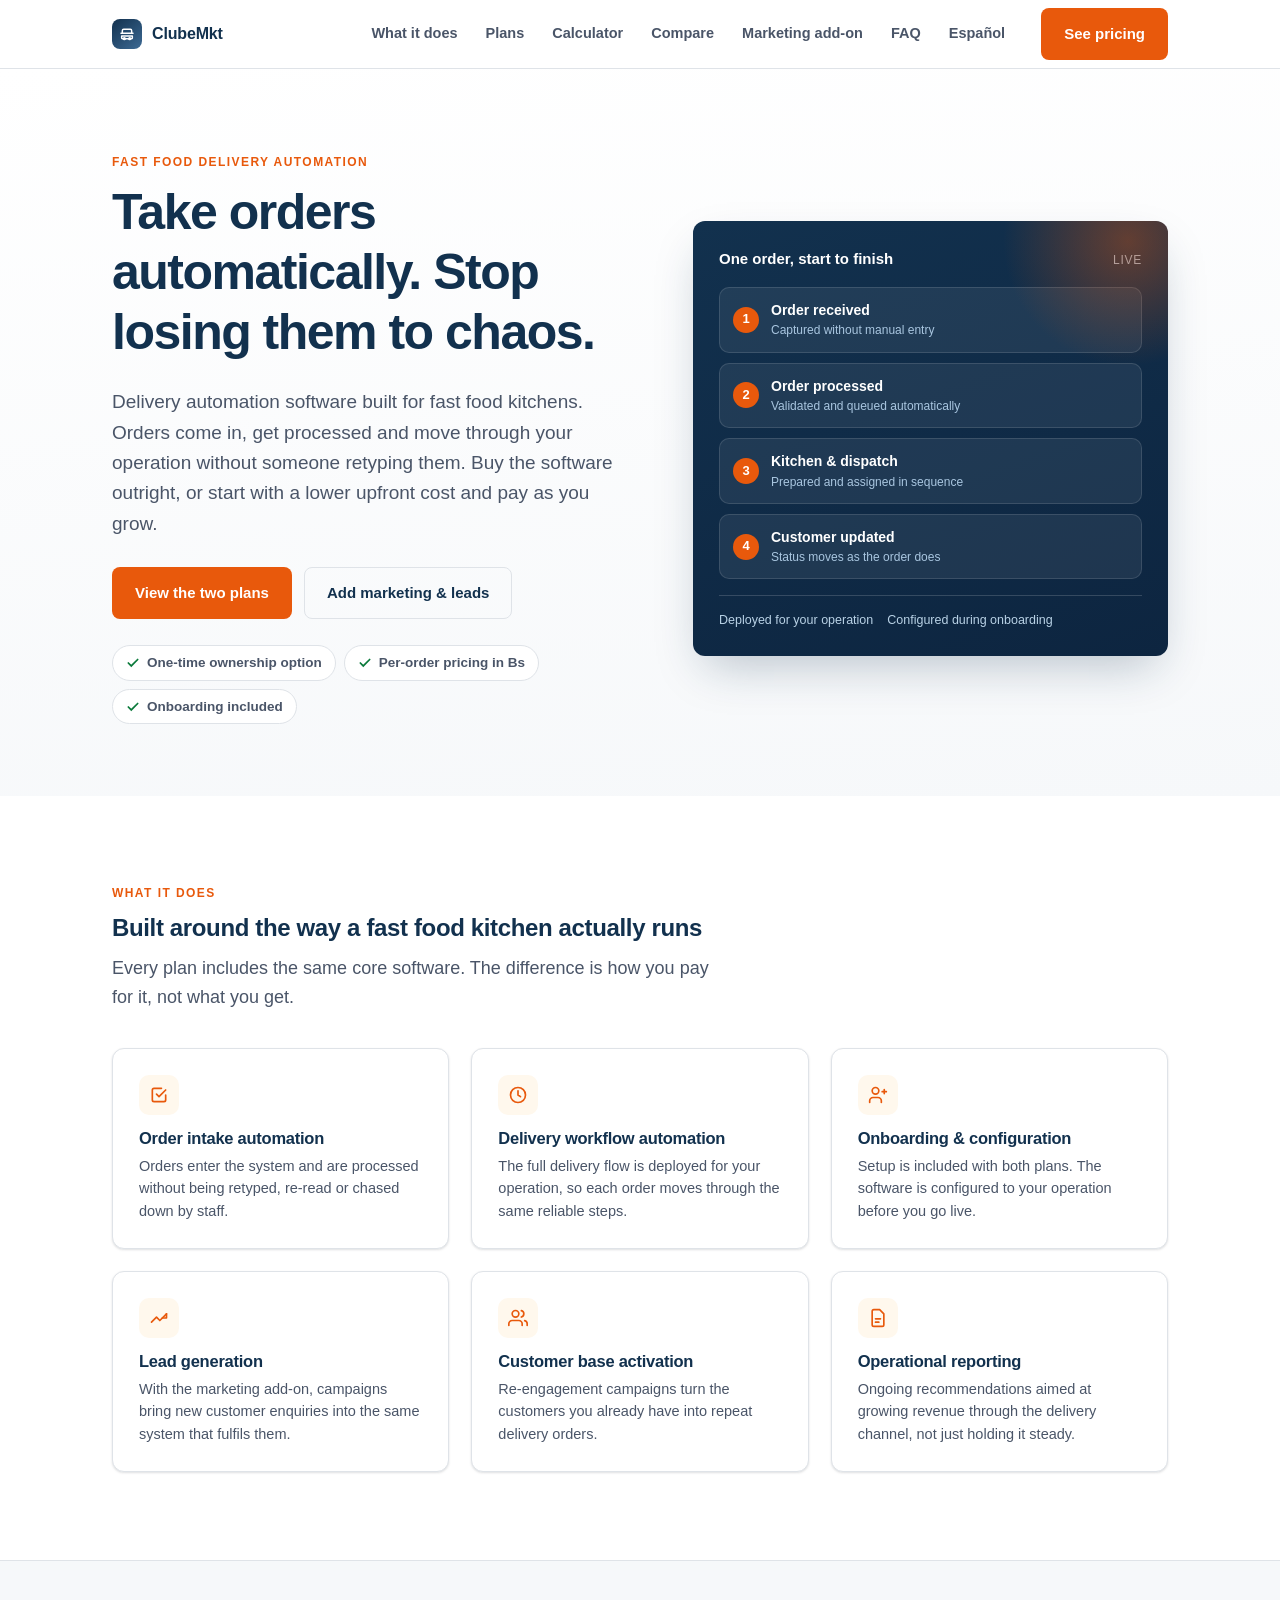
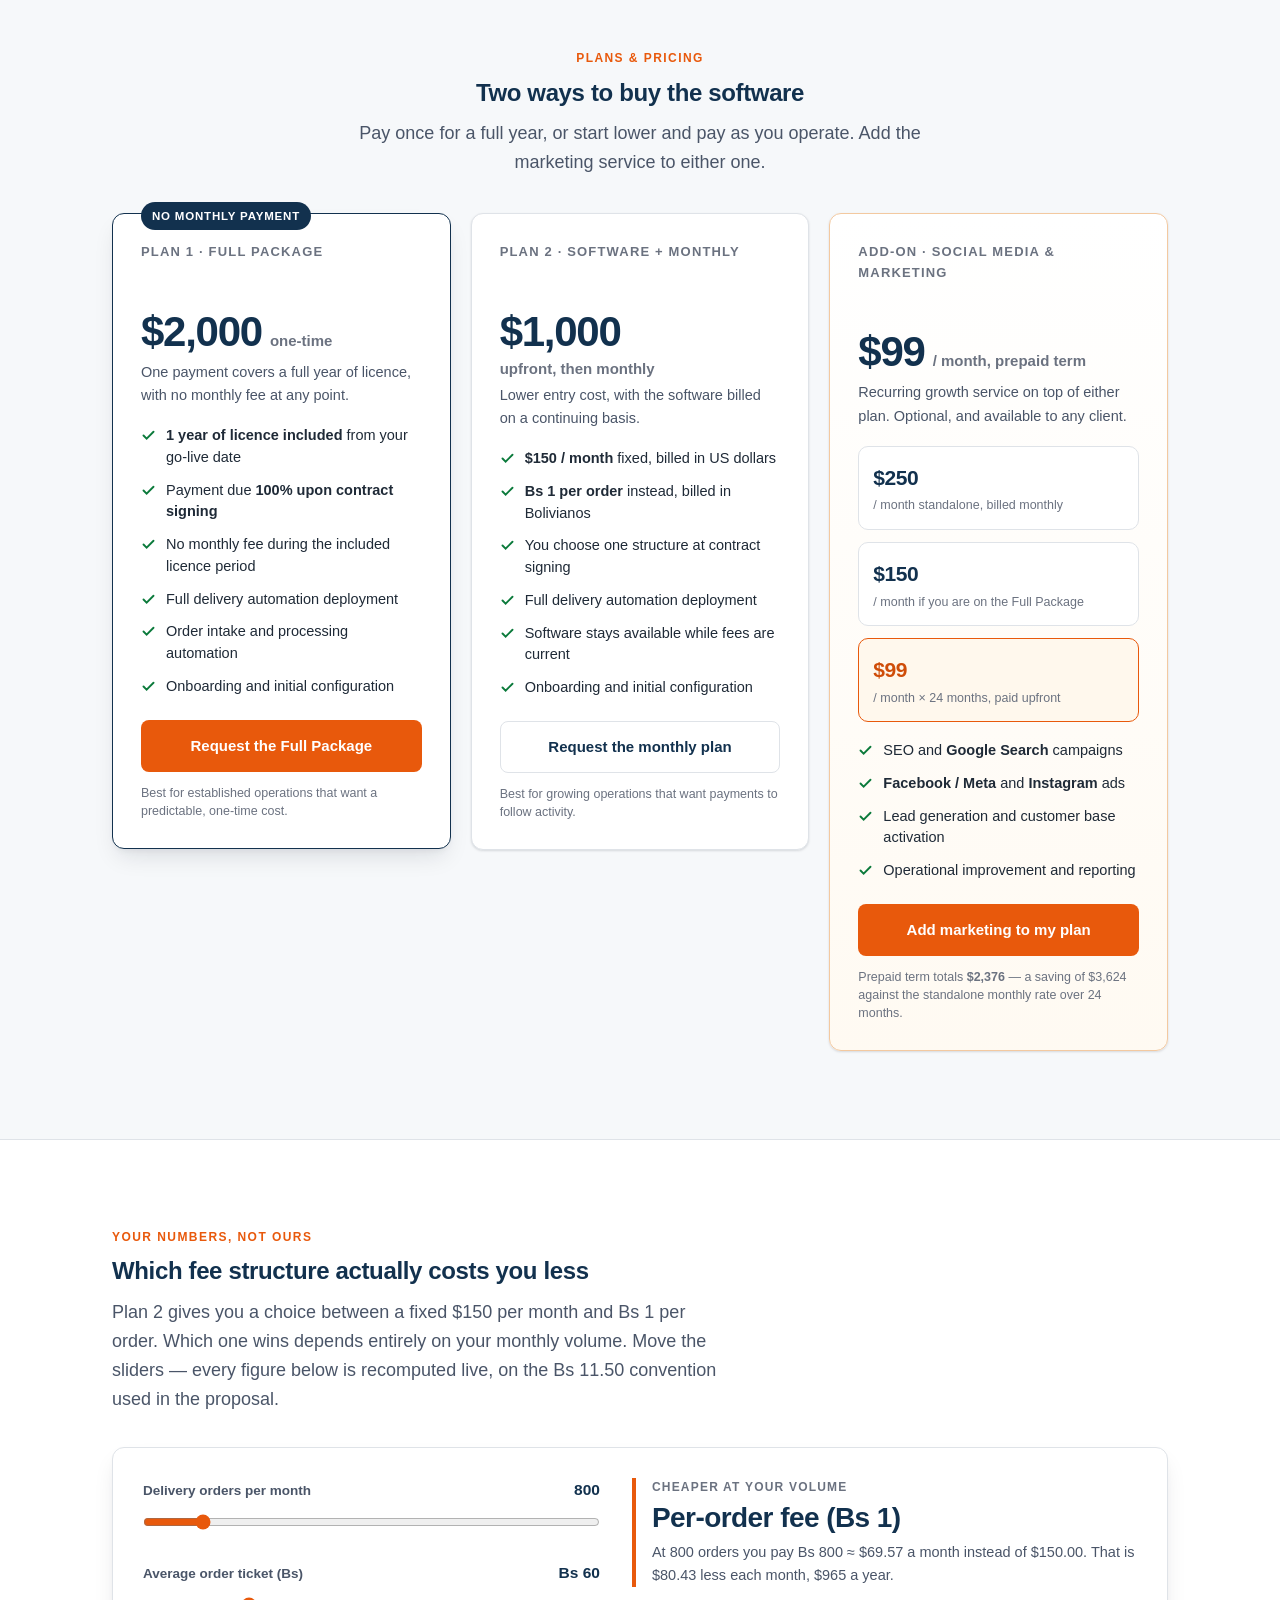
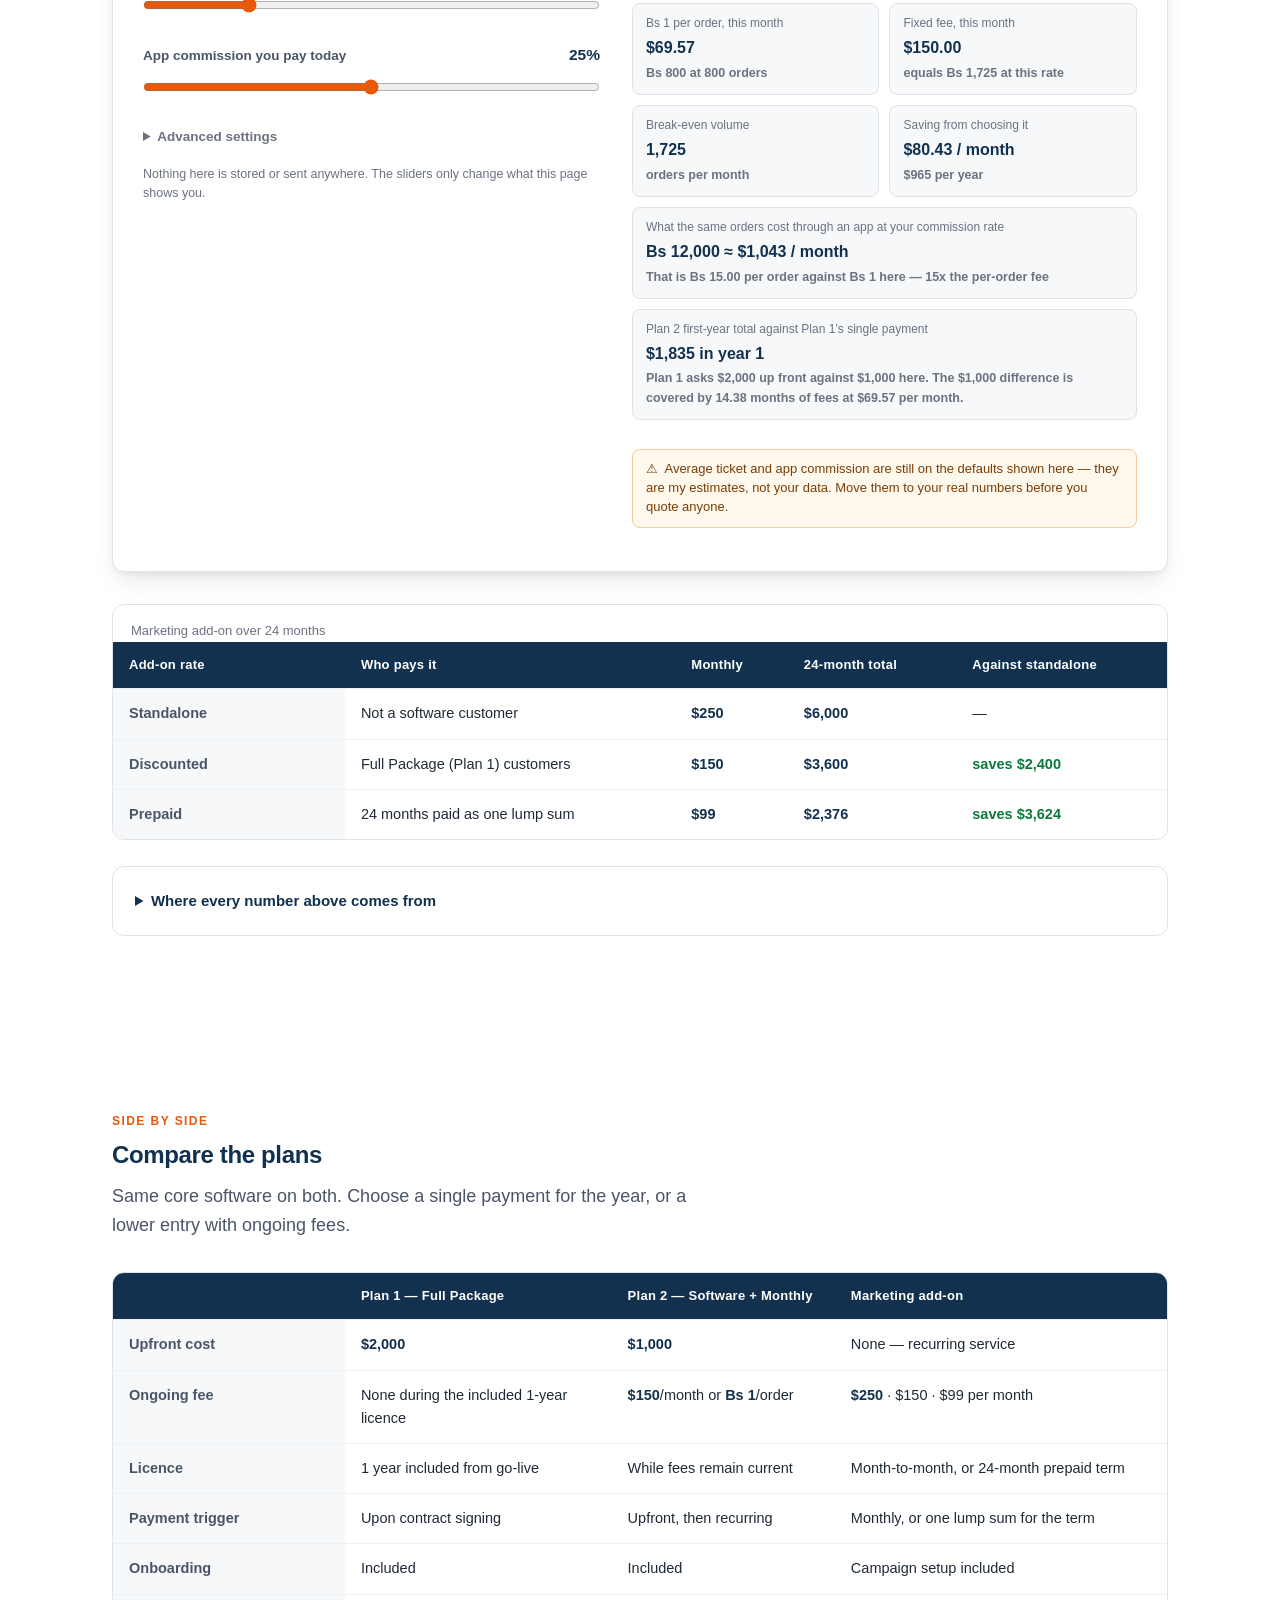
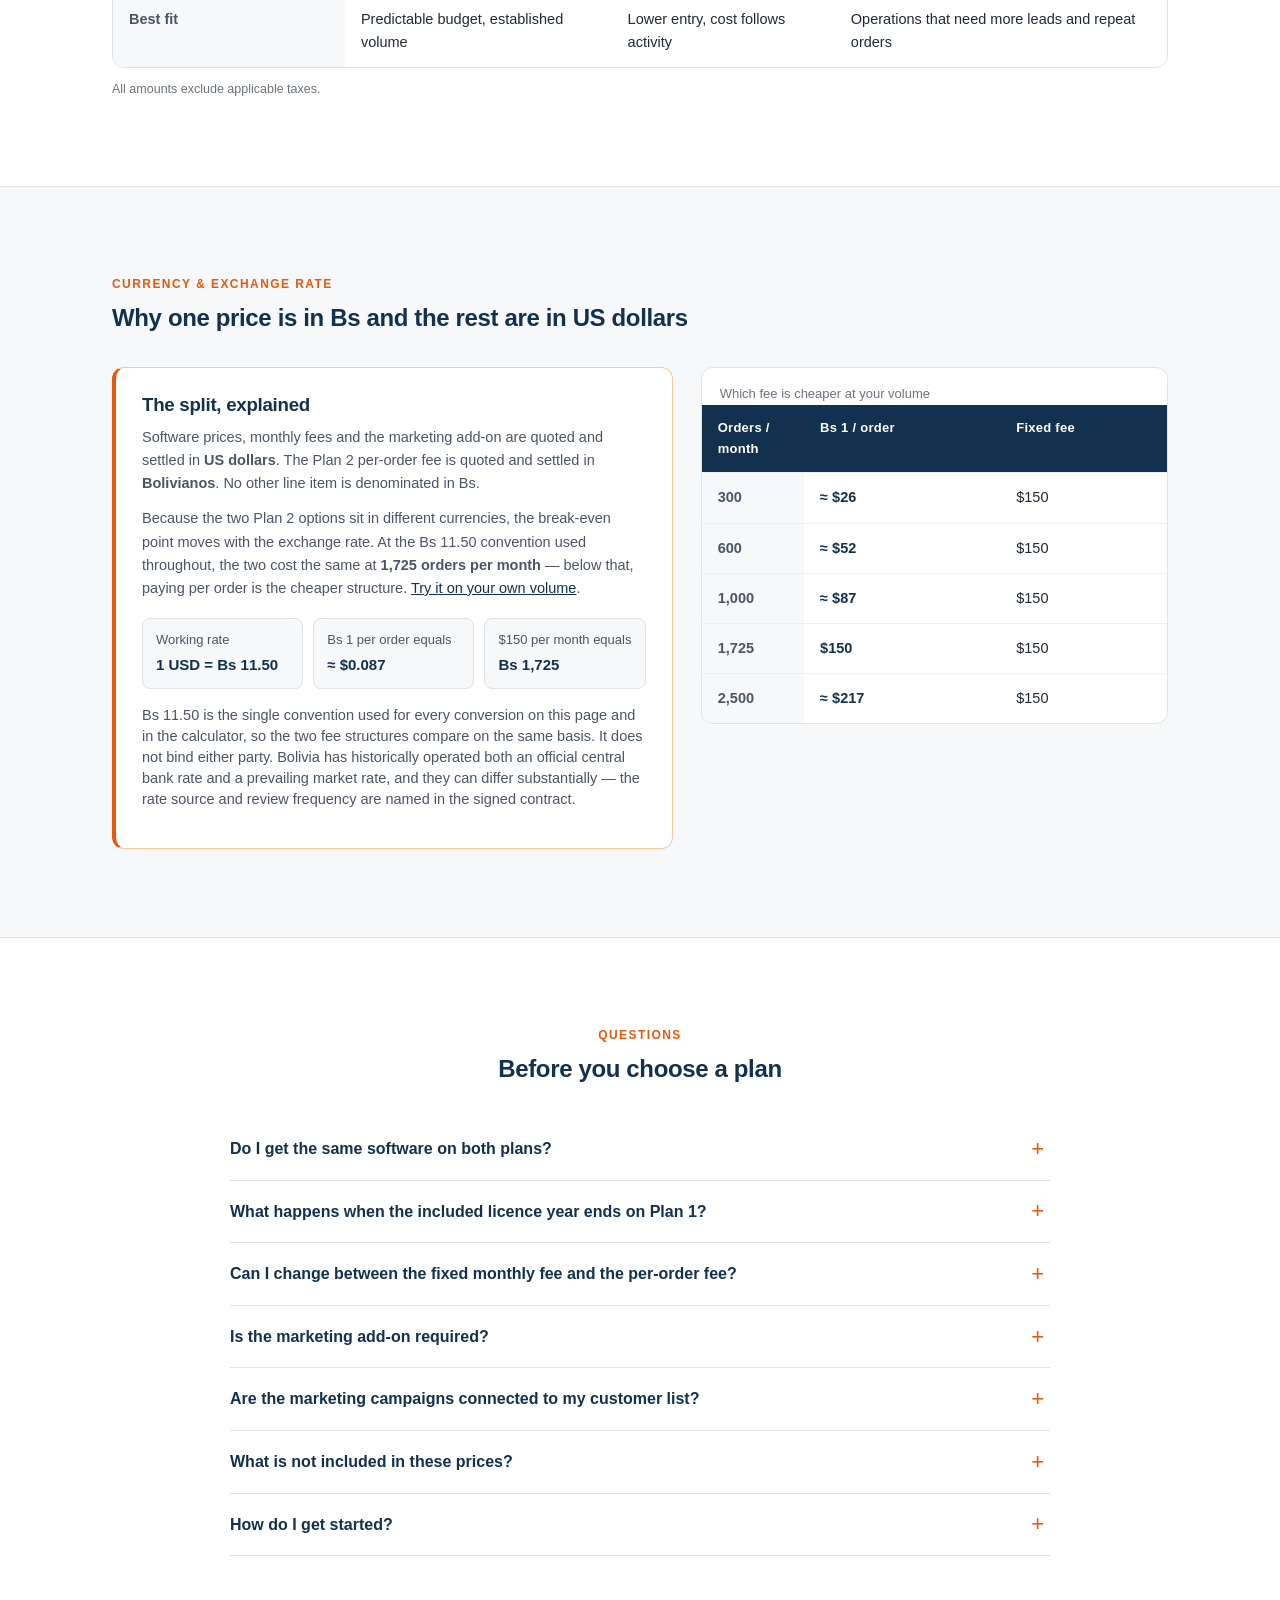
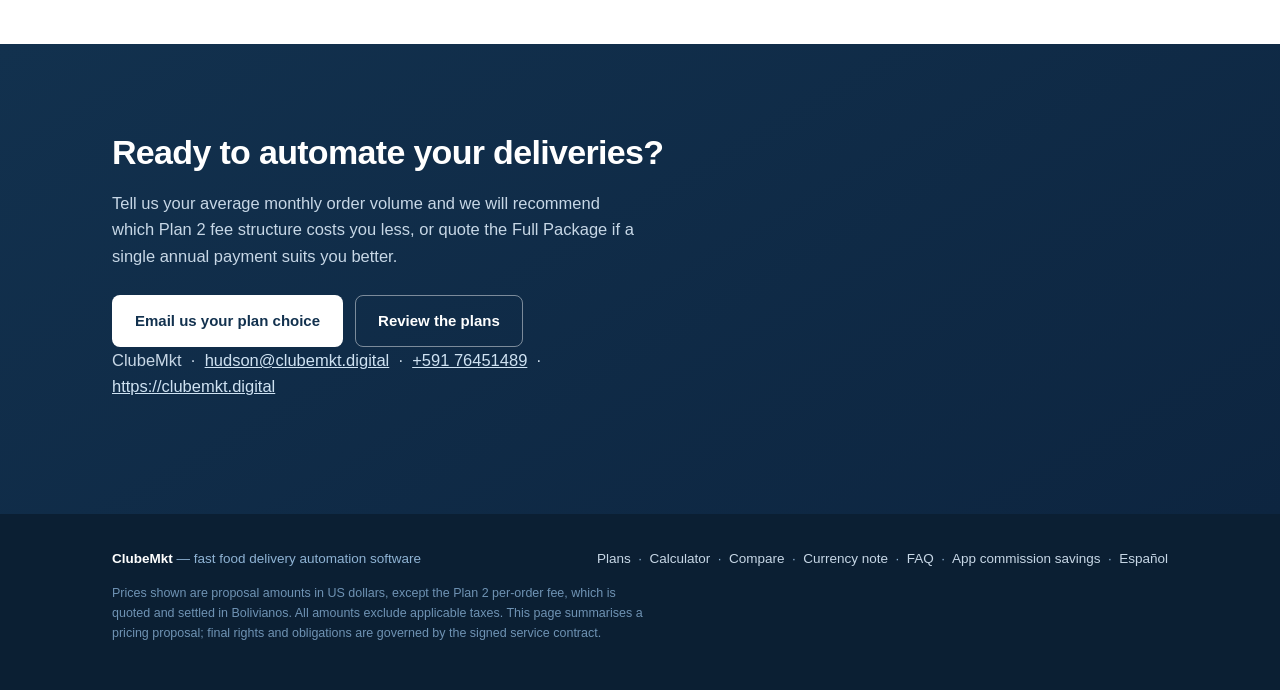
==== commit db0b72f1: "feat: add the app-commission savings and retention page pair Owners weighing PedidosYa or Uber Eats " ====
--- a/landing/index.html
+++ b/landing/index.html
@@ -885,6 +885,7 @@
         <a href="#compare">Compare</a> &nbsp;&middot;&nbsp;
         <a href="#currency">Currency note</a> &nbsp;&middot;&nbsp;
         <a href="#faq">FAQ</a> &nbsp;&middot;&nbsp;
+        <a href="stop-paying-commission.html">App commission savings</a> &nbsp;&middot;&nbsp;
         <a href="index.es.html" hreflang="es">Espa&ntilde;ol</a>
       </div>
     </div>
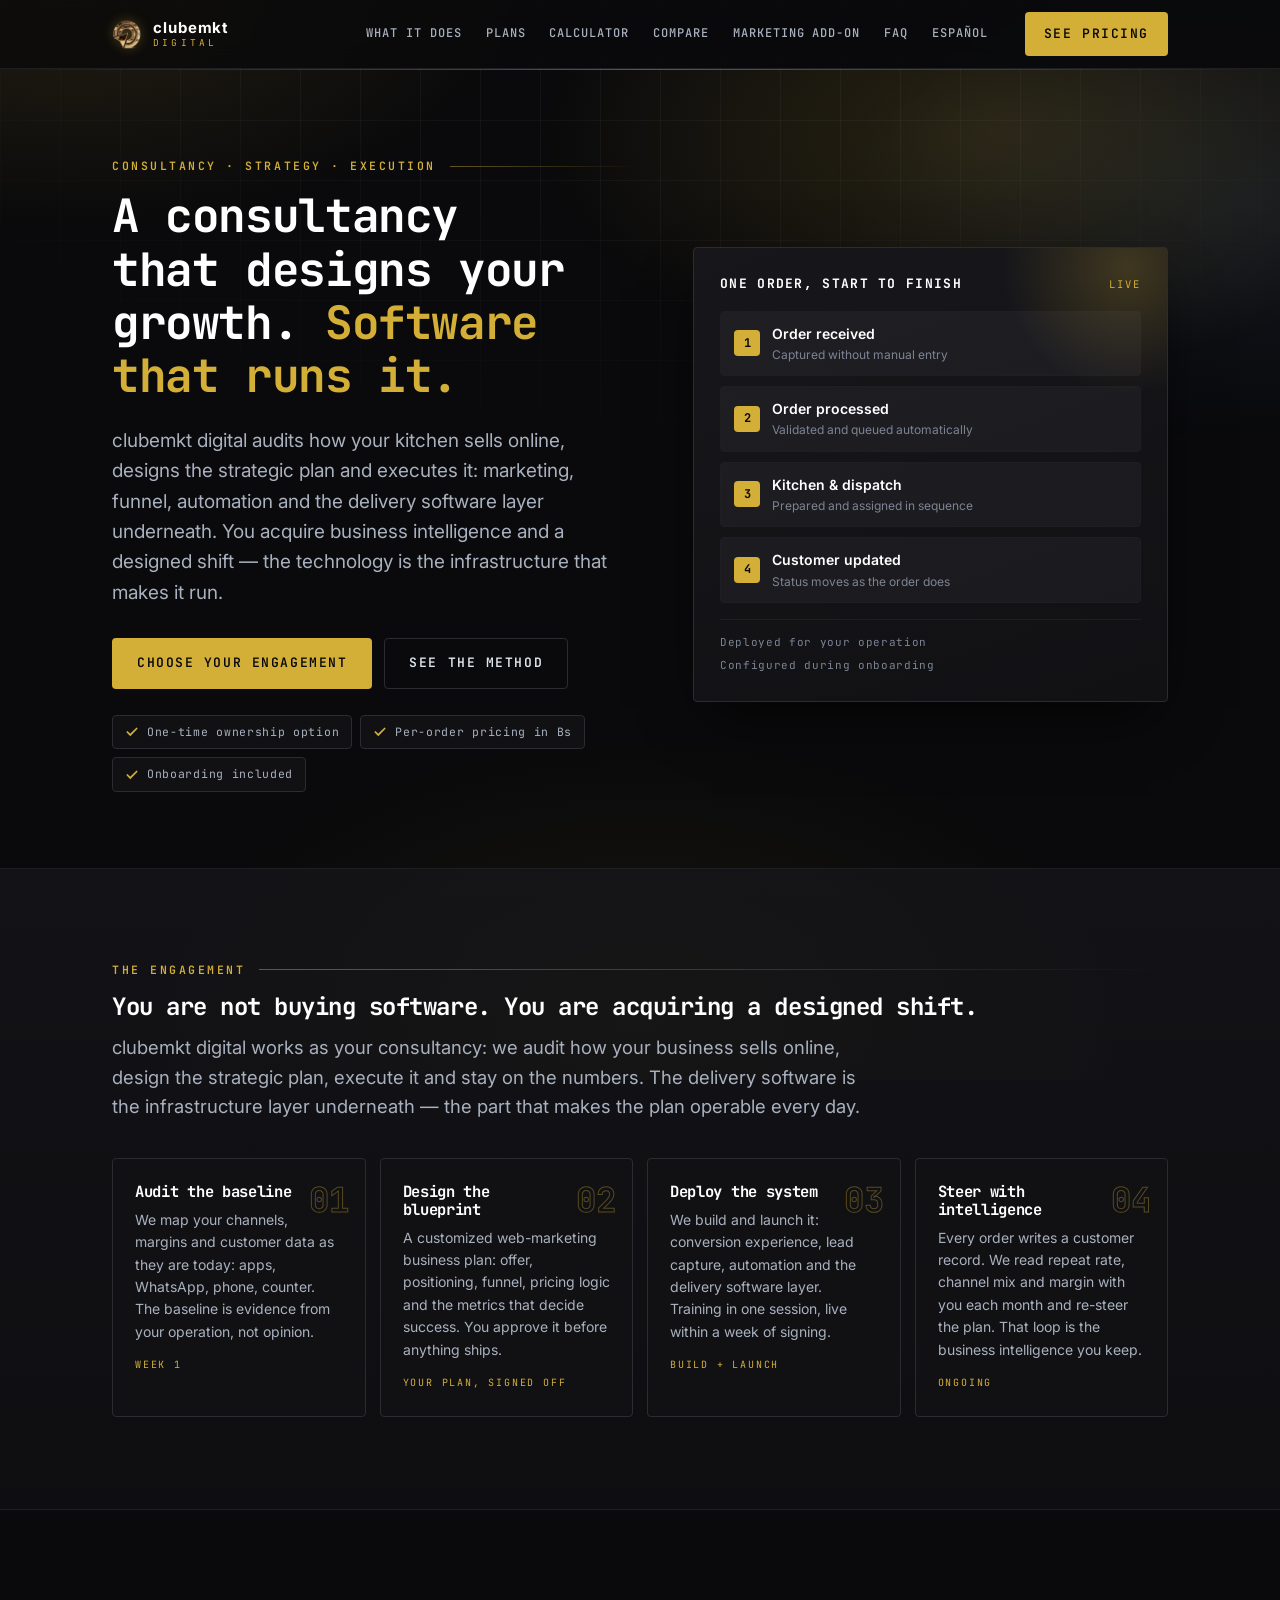
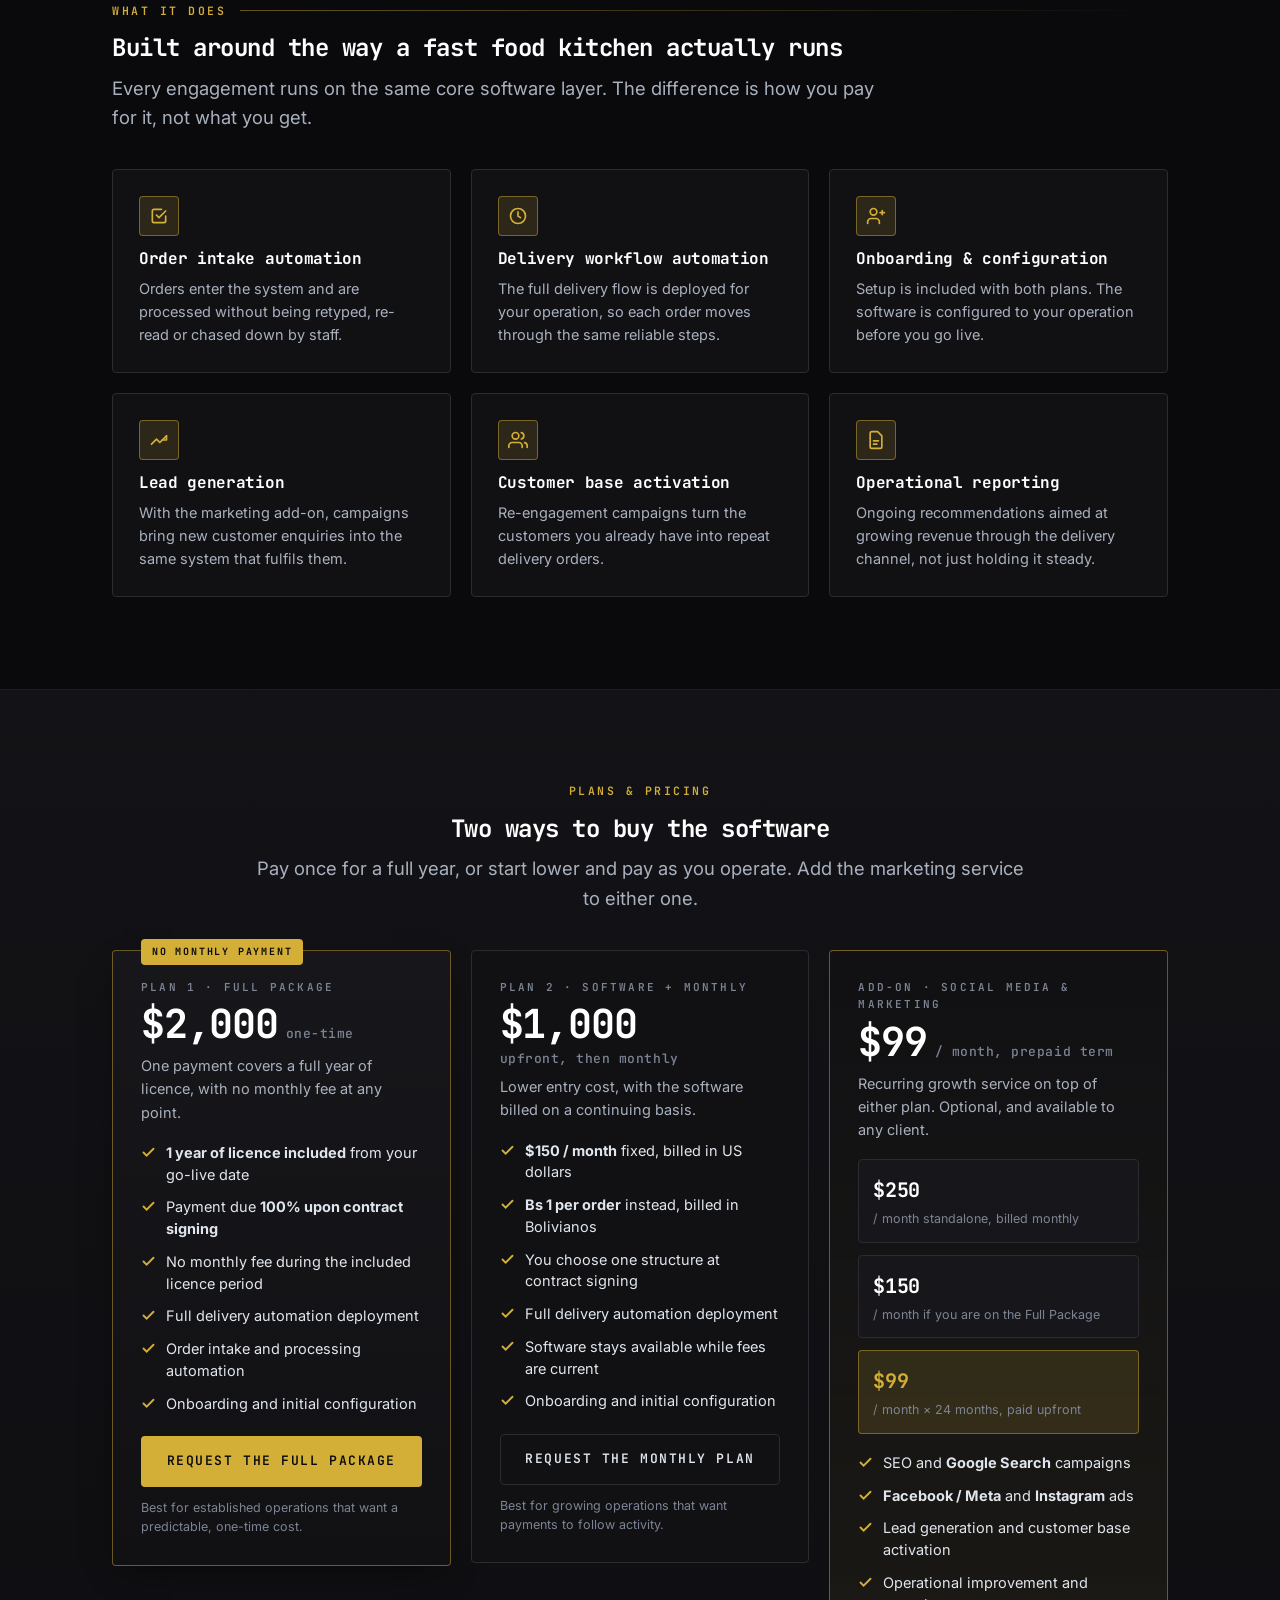
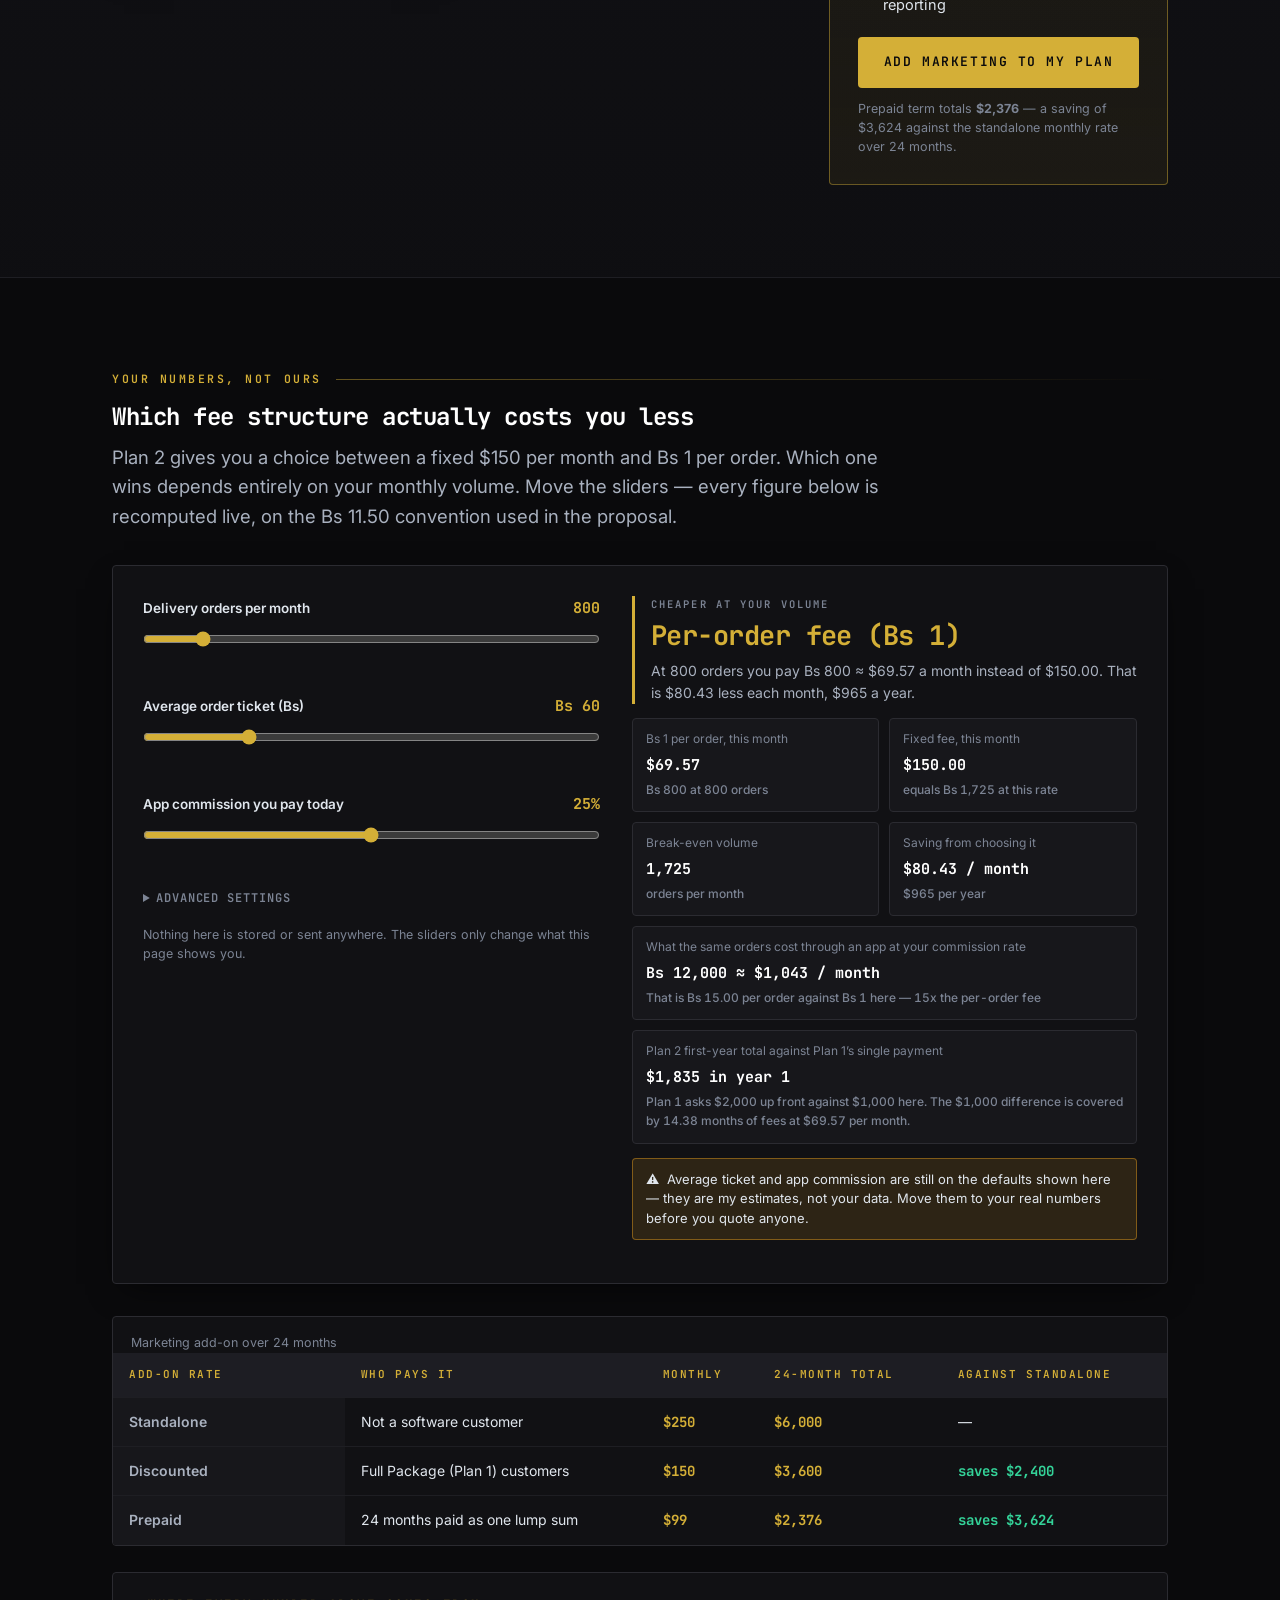
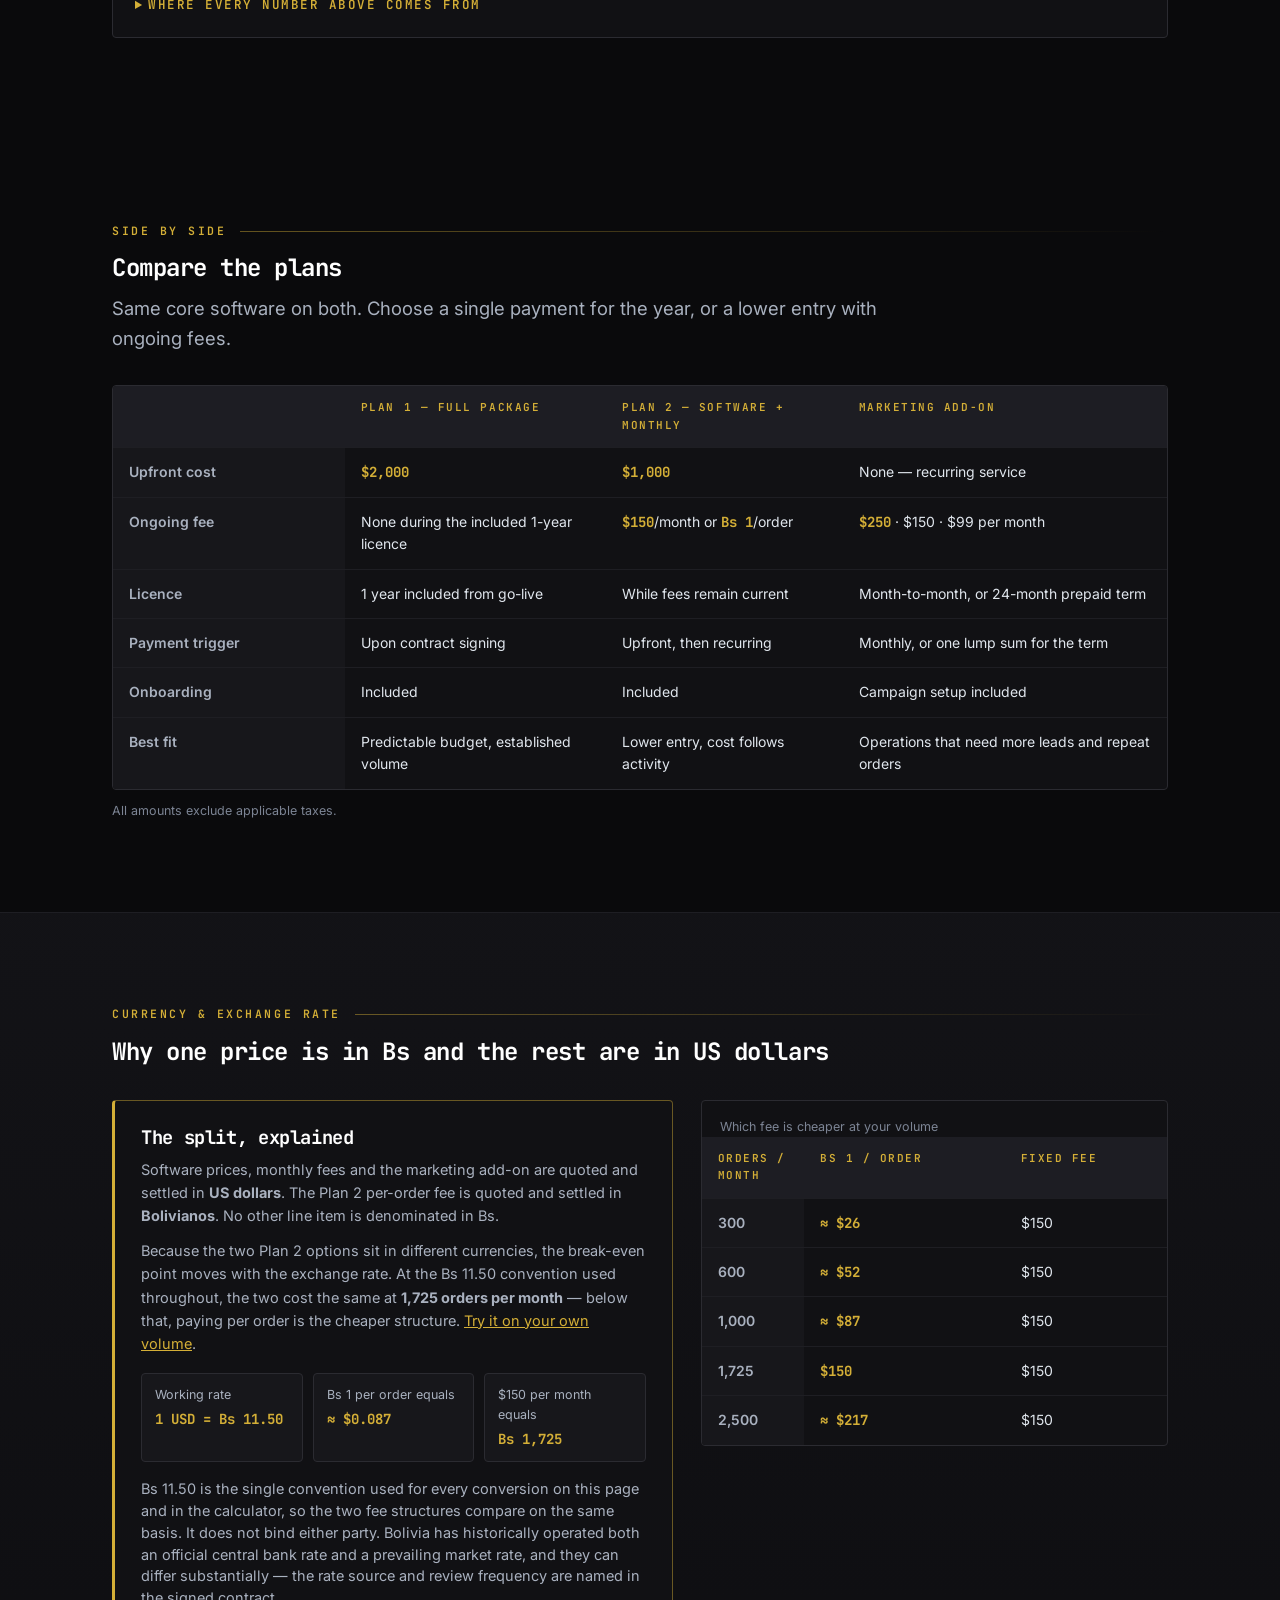
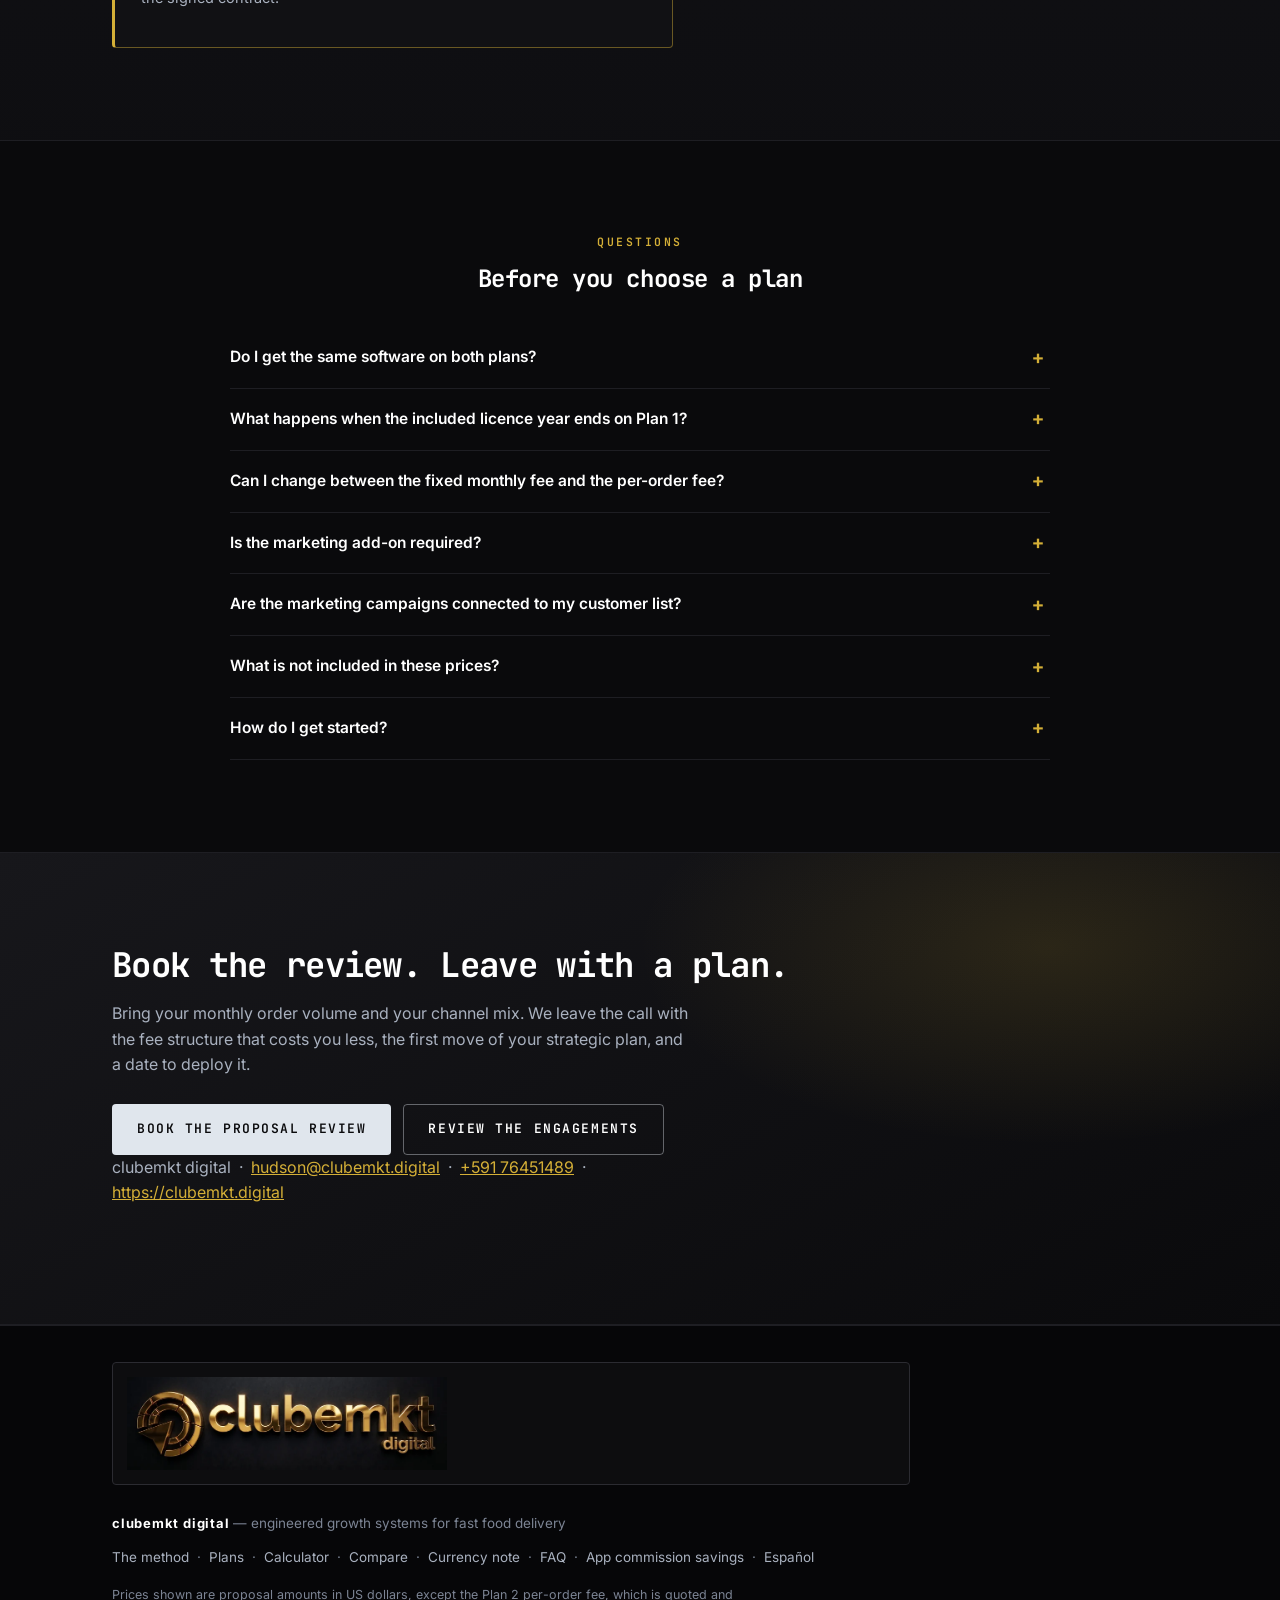
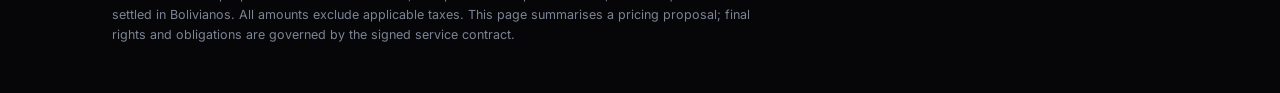
==== commit c565d3a4: "feat: rebrand the landings on the ClubeMkt design system and lead with the consultancy Replace the p" ====
--- a/landing/index.html
+++ b/landing/index.html
@@ -3,353 +3,15 @@
 <head>
 <meta charset="utf-8" />
 <meta name="viewport" content="width=device-width, initial-scale=1" />
-<title>Fast Food Delivery Automation — Plans &amp; Pricing</title>
+<title>clubemkt digital — Growth Consultancy &amp; Delivery Automation for Fast Food</title>
 <meta name="description" content="Delivery automation software for fast food operations. Own it outright with the Full Package, start lower with a monthly plan, and add social, search and lead-generation marketing." />
 <link rel="alternate" hreflang="es" href="index.es.html" />
 <link rel="alternate" hreflang="en" href="index.html" />
-<style>
-  /* ============================================================
-     CONTACT + BRAND — FILLED 2026-11-06
-     Contact links are built at runtime from the CONFIG block at the end of this
-     file's script: email · phone · website. A value left in [brackets] counts as
-     unset, so its link stays inert rather than shipping as a dead href.
-     ClubeMkt is plain text in the header, the closer and the footer.
-     ============================================================ */
-  :root {
-    --navy: #12314e;
-    --navy-700: #0d2540;
-    --navy-300: #3d6a94;
-    --orange: #e8590c;
-    --orange-600: #cf4d09;
-    --amber: #b26a00;
-    --green: #0b7a3b;
-    --ink: #1f2a37;
-    --ink-600: #4a5568;
-    --ink-400: #6b7280;
-    --line: #dfe3e8;
-    --line-soft: #eef1f4;
-    --surface: #ffffff;
-    --surface-alt: #f6f8fa;
-    --cream: #fff8ed;
-    --radius: 12px;
-    --radius-sm: 8px;
-    --shadow-sm: 0 1px 2px rgba(16, 24, 40, .06), 0 1px 3px rgba(16, 24, 40, .08);
-    --shadow-md: 0 4px 6px -2px rgba(16, 24, 40, .05), 0 12px 24px -6px rgba(16, 24, 40, .12);
-    --shadow-lg: 0 20px 45px -12px rgba(18, 49, 78, .28);
-    --maxw: 1120px;
-  }
-
-  *, *::before, *::after { box-sizing: border-box; }
-
-  html { -webkit-text-size-adjust: 100%; scroll-behavior: smooth; }
-  @media (prefers-reduced-motion: reduce) { html { scroll-behavior: auto; } }
-
-  body {
-    margin: 0;
-    font-family: -apple-system, BlinkMacSystemFont, "Segoe UI", Roboto, Helvetica, Arial, sans-serif;
-    font-size: 16px;
-    line-height: 1.6;
-    color: var(--ink);
-    background: var(--surface);
-    overflow-x: hidden;
-  }
-
-  img, svg { max-width: 100%; }
-  a { color: var(--navy); }
-  h1, h2, h3, h4 { line-height: 1.2; margin: 0 0 .5em; color: var(--navy); letter-spacing: -.015em; }
-
-  .wrap { width: 100%; max-width: var(--maxw); margin-inline: auto; padding-inline: clamp(16px, 4vw, 32px); }
-  .section { padding-block: clamp(48px, 8vw, 88px); }
-  .section--alt { background: var(--surface-alt); border-block: 1px solid var(--line); }
-  .eyebrow {
-    display: block; font-size: 12px; font-weight: 700; letter-spacing: .12em;
-    text-transform: uppercase; color: var(--orange); margin-bottom: 10px;
-  }
-  .lede { font-size: clamp(16px, 1.6vw, 18px); color: var(--ink-600); max-width: 62ch; margin: 0; }
-  .center { text-align: center; }
-  .center .lede { margin-inline: auto; }
-
-  :focus-visible { outline: 3px solid rgba(232, 89, 12, .45); outline-offset: 2px; border-radius: 4px; }
-
-  .skip {
-    position: absolute; left: -9999px; top: 0; background: var(--navy); color: #fff;
-    padding: 12px 18px; z-index: 100; border-radius: 0 0 8px 0;
-  }
-  .skip:focus { left: 0; }
-
-  /* ---------- buttons ---------- */
-  .btn {
-    display: inline-flex; align-items: center; justify-content: center; gap: 8px;
-    font-size: 15px; font-weight: 650; text-decoration: none; cursor: pointer;
-    padding: 13px 22px; border-radius: var(--radius-sm); border: 1px solid transparent;
-    transition: background-color .15s ease, border-color .15s ease, transform .05s ease;
-    white-space: nowrap;
-  }
-  .btn--primary { background: var(--orange); color: #fff; }
-  .btn--primary:hover { background: var(--orange-600); }
-  .btn--ghost { background: transparent; color: var(--navy); border-color: var(--line); }
-  .btn--ghost:hover { border-color: var(--navy-300); background: var(--surface-alt); }
-  .btn--light { background: #fff; color: var(--navy); }
-  .btn--light:hover { background: var(--line-soft); }
-  .btn--outline-light { background: transparent; color: #fff; border-color: rgba(255, 255, 255, .45); }
-  .btn--outline-light:hover { border-color: #fff; background: rgba(255, 255, 255, .1); }
-  .btn:active { transform: translateY(1px); }
-  /* a full-width button must be allowed to wrap: nowrap makes it overflow its own box
-     on a 320px viewport */
-  .btn--block { width: 100%; white-space: normal; }
-  /* gated contact links: pointer-events makes sure an unfilled placeholder
-     cannot be clicked into a broken mailto/tel/site address */
-  [data-unset="true"] { opacity: .5; pointer-events: none; text-decoration: none; }
-
-  /* ---------- header ---------- */
-  .site-header {
-    position: sticky; top: 0; z-index: 50;
-    background: rgba(255, 255, 255, .92);
-    backdrop-filter: saturate(180%) blur(10px);
-    border-bottom: 1px solid var(--line);
-  }
-  .site-header__row { display: flex; align-items: center; gap: 16px; min-height: 68px; }
-  .brand { display: flex; align-items: center; gap: 10px; font-weight: 750; color: var(--navy); text-decoration: none; font-size: 16px; letter-spacing: -.01em; }
-  .brand__mark {
-    width: 30px; height: 30px; border-radius: 8px; flex: none;
-    background: linear-gradient(140deg, var(--navy) 0%, var(--navy-300) 100%);
-    display: grid; place-items: center; color: #fff;
-  }
-  .nav { margin-left: auto; display: flex; align-items: center; gap: 4px; }
-  .nav a {
-    color: var(--ink-600); text-decoration: none; font-size: 14.5px; font-weight: 550;
-    padding: 8px 12px; border-radius: 6px;
-  }
-  .nav a:hover { color: var(--navy); background: var(--surface-alt); }
-  .header-cta { margin-left: 8px; }
-  .nav-toggle {
-    display: none; margin-left: auto; background: #fff; border: 1px solid var(--line);
-    border-radius: 8px; padding: 8px 12px; font: inherit; font-size: 14px; font-weight: 600; color: var(--navy); cursor: pointer;
-  }
-
-  @media (max-width: 860px) {
-    .nav-toggle { display: block; }
-    .nav {
-      position: absolute; inset: 100% 0 auto 0; display: none; flex-direction: column;
-      align-items: stretch; gap: 2px; padding: 10px clamp(16px, 4vw, 32px) 18px;
-      background: #fff; border-bottom: 1px solid var(--line); box-shadow: var(--shadow-md); margin-left: 0;
-    }
-    .nav[data-open="true"] { display: flex; }
-    .nav a { padding: 12px 10px; font-size: 15px; }
-    .header-cta { display: none; }
-  }
-
-  /* ---------- hero ---------- */
-  .hero { background: linear-gradient(175deg, #fff 0%, var(--surface-alt) 100%); padding-block: clamp(44px, 7vw, 84px) clamp(40px, 6vw, 72px); }
-  .hero__grid { display: grid; gap: clamp(32px, 5vw, 56px); align-items: center; grid-template-columns: 1.05fr .95fr; }
-  .hero h1 { font-size: clamp(30px, 5.1vw, 50px); font-weight: 800; letter-spacing: -.03em; }
-  .hero p.lede { font-size: clamp(16px, 1.7vw, 19px); }
-  .hero__actions { display: flex; flex-wrap: wrap; gap: 12px; margin-top: 28px; }
-  .chips { display: flex; flex-wrap: wrap; gap: 8px; margin: 26px 0 0; padding: 0; list-style: none; }
-  .chips li {
-    display: inline-flex; align-items: center; gap: 7px; font-size: 13.5px; font-weight: 550;
-    color: var(--ink-600); background: #fff; border: 1px solid var(--line); border-radius: 999px; padding: 6px 13px;
-  }
-  .chips svg { color: var(--green); flex: none; }
-
-  @media (max-width: 900px) { .hero__grid { grid-template-columns: 1fr; } }
-
-  /* hero visual: order-flow card, pure CSS */
-  .flow {
-    background: linear-gradient(160deg, var(--navy) 0%, var(--navy-700) 100%);
-    border-radius: var(--radius); padding: clamp(18px, 2.4vw, 26px); box-shadow: var(--shadow-lg);
-    color: #fff; position: relative; overflow: hidden;
-  }
-  .flow::after {
-    content: ""; position: absolute; width: 260px; height: 260px; right: -90px; top: -110px; border-radius: 50%;
-    background: radial-gradient(circle, rgba(232, 89, 12, .38), transparent 68%);
-  }
-  .flow__title { display: flex; align-items: baseline; justify-content: space-between; gap: 12px; margin-bottom: 16px; position: relative; }
-  .flow__title strong { font-size: 15px; font-weight: 700; }
-  .flow__title span { font-size: 12px; color: #9dbdd9; letter-spacing: .06em; text-transform: uppercase; }
-  .flow ol { list-style: none; margin: 0; padding: 0; display: grid; gap: 10px; position: relative; }
-  .flow li {
-    display: flex; align-items: center; gap: 12px; background: rgba(255, 255, 255, .07);
-    border: 1px solid rgba(255, 255, 255, .12); border-radius: 10px; padding: 11px 13px; font-size: 14px;
-  }
-  .flow li b { font-weight: 650; }
-  .flow li small { display: block; color: #a9c6e0; font-size: 12px; font-weight: 400; }
-  .flow__num {
-    width: 26px; height: 26px; flex: none; border-radius: 50%; background: var(--orange);
-    display: grid; place-items: center; font-size: 13px; font-weight: 700;
-  }
-  .flow__foot {
-    margin-top: 16px; padding-top: 14px; border-top: 1px solid rgba(255, 255, 255, .16);
-    display: flex; flex-wrap: wrap; gap: 6px 14px; font-size: 12.5px; color: #b9d2e6; position: relative;
-  }
-
-  /* ---------- feature grid ---------- */
-  .grid { display: grid; gap: clamp(16px, 2vw, 22px); grid-template-columns: repeat(auto-fit, minmax(260px, 1fr)); margin-top: 36px; }
-  .card {
-    background: #fff; border: 1px solid var(--line); border-radius: var(--radius);
-    padding: clamp(20px, 2.4vw, 26px); box-shadow: var(--shadow-sm);
-  }
-  .card__icon {
-    width: 40px; height: 40px; border-radius: 10px; display: grid; place-items: center;
-    background: var(--cream); color: var(--orange); margin-bottom: 14px;
-  }
-  .card h3 { font-size: 16.5px; margin-bottom: 6px; }
-  .card p { margin: 0; font-size: 14.5px; color: var(--ink-600); line-height: 1.55; }
-
-  /* ---------- pricing ---------- */
-  .plans { display: grid; gap: clamp(16px, 1.6vw, 20px); grid-template-columns: repeat(auto-fit, minmax(min(290px, 100%), 1fr)); margin-top: 36px; align-items: start; }
-  .plan {
-    display: flex; flex-direction: column; background: #fff; border: 1px solid var(--line);
-    border-radius: var(--radius); padding: clamp(22px, 2.4vw, 28px); box-shadow: var(--shadow-sm);
-    min-width: 0;
-  }
-  .plan--featured { border-color: var(--navy); box-shadow: var(--shadow-md); position: relative; }
-  .plan--addon { background: linear-gradient(180deg, #fff 0%, var(--cream) 140%); border-color: #f3c9a0; }
-  .badge {
-    position: absolute; top: -12px; left: clamp(22px, 2.4vw, 28px);
-    background: var(--navy); color: #fff; font-size: 11.5px; font-weight: 700; letter-spacing: .07em;
-    text-transform: uppercase; padding: 5px 11px; border-radius: 999px;
-  }
-  .plan__name { font-size: 13px; font-weight: 700; letter-spacing: .09em; text-transform: uppercase; color: var(--ink-400); margin: 0 0 6px; }
-  .plan__price { display: flex; align-items: baseline; gap: 8px; flex-wrap: wrap; color: var(--navy); font-size: clamp(34px, 4vw, 42px); font-weight: 800; letter-spacing: -.03em; line-height: 1; margin-bottom: 8px; }
-  .plan__price small { font-size: 15px; font-weight: 600; color: var(--ink-400); letter-spacing: 0; }
-  .plan__sub { font-size: 14.5px; color: var(--ink-600); margin: 0 0 18px; min-height: 0; }
-  .plan__list { list-style: none; margin: 0 0 22px; padding: 0; display: grid; gap: 11px; }
-  .plan__list li { display: flex; gap: 10px; font-size: 14.5px; color: var(--ink); line-height: 1.5; }
-  .plan__list svg { flex: none; margin-top: 3px; color: var(--green); }
-  .plan__list .is-muted { color: var(--ink-400); }
-  .plan__list .is-muted svg { color: var(--ink-400); }
-  .plan__foot { margin-top: auto; }
-  .plan__note { font-size: 12.5px; color: var(--ink-400); margin: 12px 0 0; line-height: 1.45; }
-
-  .tiers { display: grid; gap: 12px; grid-template-columns: repeat(auto-fit, minmax(150px, 1fr)); margin: 0 0 18px; padding: 0; list-style: none; }
-  .tier { background: #fff; border: 1px solid var(--line); border-radius: 10px; padding: 14px; }
-  .tier b { display: block; font-size: 21px; color: var(--navy); font-weight: 800; letter-spacing: -.02em; }
-  .tier span { display: block; font-size: 12.5px; color: var(--ink-400); line-height: 1.4; margin-top: 3px; }
-  .tier--best { border-color: var(--orange); background: var(--cream); }
-  .tier--best b { color: var(--orange-600); }
-
-  /* ---------- comparison table ---------- */
-  .tablehint {
-    display: none; align-items: center; gap: 7px; margin: 26px 0 8px;
-    font-size: 12.5px; font-weight: 600; color: var(--ink-400);
-  }
-  @media (max-width: 767px) { .tablehint { display: flex; } }
-  .tableshell { position: relative; margin-top: 32px; }
-  @media (max-width: 767px) { .tableshell { margin-top: 0; } }
-  .tableshell::after {
-    content: ""; position: absolute; top: 0; right: 0; bottom: 0; width: 34px; pointer-events: none;
-    background: linear-gradient(90deg, rgba(255, 255, 255, 0), #fff 78%); border-radius: 0 var(--radius) var(--radius) 0;
-  }
-  @media (min-width: 768px) { .tableshell::after { display: none; } }
-  .tablewrap { overflow-x: auto; border: 1px solid var(--line); border-radius: var(--radius); background: #fff; -webkit-overflow-scrolling: touch; }
-  .tablewrap--plain { margin-top: 0; }
-  table { width: 100%; min-width: 620px; border-collapse: collapse; font-size: 14.5px; }
-  caption { text-align: left; padding: 16px 18px 0; color: var(--ink-400); font-size: 13px; }
-  th, td { text-align: left; padding: 13px 16px; border-bottom: 1px solid var(--line-soft); vertical-align: top; }
-  thead th { background: var(--navy); color: #fff; font-size: 13px; font-weight: 650; letter-spacing: .02em; }
-  thead th:first-child { border-top-left-radius: 0; }
-  tbody th { font-weight: 600; color: var(--ink-600); background: var(--surface-alt); width: 22%; }
-  tbody tr:last-child th, tbody tr:last-child td { border-bottom: 0; }
-  .num { font-variant-numeric: tabular-nums; font-weight: 700; color: var(--navy); }
-
-  /* ---------- currency callout ---------- */
-  .fx { display: grid; gap: clamp(18px, 2.4vw, 28px); grid-template-columns: 1.2fr 1fr; align-items: start; margin-top: 34px; }
-  @media (max-width: 820px) { .fx { grid-template-columns: 1fr; } }
-  .fx__box { background: #fff; border: 1px solid #f3c9a0; border-left: 4px solid var(--orange); border-radius: var(--radius); padding: clamp(20px, 2.4vw, 26px); }
-  .fx__box h3 { margin-top: 0; }
-  .fx__box p { font-size: 14.5px; color: var(--ink-600); margin: 0 0 12px; }
-  .fx__rates { display: grid; gap: 10px; grid-template-columns: repeat(auto-fit, minmax(140px, 1fr)); margin: 18px 0 0; padding: 0; list-style: none; }
-  .fx__rates li { background: var(--surface-alt); border: 1px solid var(--line); border-radius: 8px; padding: 11px 13px; font-size: 13px; color: var(--ink-600); }
-  .fx__rates b { display: block; color: var(--navy); font-size: 15px; font-weight: 700; margin-top: 2px; }
-
-  /* ---------- FAQ ---------- */
-  .faq { max-width: 820px; margin: 34px auto 0; }
-  .faq details { border-bottom: 1px solid var(--line); }
-  .faq summary {
-    list-style: none; cursor: pointer; padding: 18px 40px 18px 0; position: relative;
-    font-size: 16px; font-weight: 650; color: var(--navy);
-  }
-  .faq summary::-webkit-details-marker { display: none; }
-  .faq summary::after {
-    content: "+"; position: absolute; right: 6px; top: 50%; transform: translateY(-50%);
-    font-size: 22px; font-weight: 400; color: var(--orange); line-height: 1;
-  }
-  .faq details[open] summary::after { content: "\2212"; }
-  .faq p { margin: 0 0 18px; font-size: 15px; color: var(--ink-600); max-width: 68ch; }
-
-  /* ---------- closing CTA ---------- */
-  .closer { background: linear-gradient(150deg, var(--navy) 0%, var(--navy-700) 100%); color: #fff; border-radius: 0; }
-  .closer h2 { color: #fff; font-size: clamp(24px, 3.4vw, 34px); letter-spacing: -.02em; }
-  .closer p { color: #c7d7e6; font-size: 16.5px; max-width: 58ch; margin: 0 0 26px; }
-  .closer__actions { display: flex; flex-wrap: wrap; gap: 12px; }
-  .closer__meta { margin-top: 24px; font-size: 13.5px; color: #9dbdd9; }
-  .closer__meta a { color: #cfe2f2; }
-
-  /* ---------- footer ---------- */
-  .site-footer { background: #0b1f33; color: #8fb3d4; padding-block: 34px; font-size: 13.5px; }
-  .site-footer__row { display: flex; flex-wrap: wrap; gap: 12px 28px; align-items: baseline; justify-content: space-between; }
-  .site-footer strong { color: #fff; }
-  .site-footer a { color: #c7d7e6; text-decoration: none; }
-  .site-footer a:hover { text-decoration: underline; }
-  .site-footer__legal { margin-top: 14px; font-size: 12.5px; color: #6f93b4; max-width: 78ch; }
-
-  /* ---------- calculator ---------- */
-  .calc {
-    margin-top: 34px; background: #fff; border: 1px solid var(--line);
-    border-radius: var(--radius); box-shadow: var(--shadow-md);
-  }
-  .calc__grid {
-    display: grid; grid-template-columns: minmax(260px, .95fr) minmax(300px, 1.05fr);
-    gap: clamp(18px, 2.6vw, 32px); padding: clamp(20px, 2.8vw, 30px); min-width: 0;
-  }
-  .calc__grid > * { min-width: 0; }
-  .calc__in { display: grid; gap: 18px; align-content: start; min-width: 0; }
-  .field label {
-    display: flex; justify-content: space-between; align-items: baseline; gap: 12px;
-    font-size: 13.5px; font-weight: 600; color: var(--ink-600); margin-bottom: 6px;
-  }
-  .field output { font-size: 15.5px; font-weight: 800; color: var(--navy); font-variant-numeric: tabular-nums; }
-  .field input[type="range"] { width: 100%; margin: 0; accent-color: var(--orange); cursor: ew-resize; height: 26px; }
-  .adv { font-size: 13.5px; }
-  .adv summary { color: var(--ink-400); cursor: pointer; font-weight: 600; }
-  .adv[open] { display: grid; gap: 16px; padding-top: 12px; }
-  .adv .field { margin-top: 4px; }
-  .calc__out { display: grid; gap: 16px; align-content: start; min-width: 0; }
-  .verdict { border-left: 4px solid var(--orange); padding-left: 16px; min-width: 0; }
-  .verdict__label { margin: 0; font-size: 12px; font-weight: 700; letter-spacing: .1em; text-transform: uppercase; color: var(--ink-400); }
-  .verdict__big { margin: 4px 0 0; font-size: clamp(21px, 2.6vw, 28px); font-weight: 800; color: var(--navy); line-height: 1.15; letter-spacing: -.02em; }
-  .verdict__sub { margin: 7px 0 0; font-size: 14.5px; color: var(--ink-600); }
-  .outgrid { display: grid; grid-template-columns: 1fr 1fr; gap: 10px; margin: 0; min-width: 0; }
-  .outcell { background: var(--surface-alt); border: 1px solid var(--line); border-radius: var(--radius-sm); padding: 11px 13px; min-width: 0; }
-  .outcell--wide { grid-column: 1 / -1; }
-  .outcell dt { font-size: 12px; color: var(--ink-400); margin: 0; line-height: 1.35; }
-  .outcell dd { margin: 4px 0 0; font-size: 16px; font-weight: 700; color: var(--navy); font-variant-numeric: tabular-nums; }
-  .outcell dd small { display: block; font-size: 12.5px; font-weight: 600; color: var(--ink-400); margin-top: 2px; }
-  .is-bad { color: #b4271e !important; }
-  .is-good { color: var(--green) !important; }
-  .estflag { background: var(--cream); border: 1px solid #f3c9a0; border-radius: var(--radius-sm); padding: 10px 13px; font-size: 13px; color: #7a3e06; line-height: 1.45; }
-  .calc__fine { margin: 0; font-size: 12.5px; color: var(--ink-400); line-height: 1.5; }
-
-  /* ---------- methodology ---------- */
-  .sources { margin-top: 26px; background: #fff; border: 1px solid var(--line); border-radius: var(--radius); padding: clamp(16px, 2vw, 22px); }
-  .sources summary { font-size: 15px; font-weight: 700; color: var(--navy); cursor: pointer; }
-  .sources p { font-size: 14.5px; color: var(--ink-600); margin: 14px 0 0; max-width: 74ch; }
-  .sources ul { margin: 14px 0 0; padding: 0; list-style: none; display: grid; gap: 10px; }
-  .sources li { font-size: 14px; color: var(--ink-600); border-left: 3px solid var(--line); padding: 2px 0 2px 13px; line-height: 1.5; }
-  .sources li b { color: var(--navy); }
-  .formula {
-    font-family: ui-monospace, "SF Mono", Menlo, Consolas, monospace; font-size: 13px; line-height: 1.7;
-    background: var(--surface-alt); border: 1px solid var(--line); border-radius: var(--radius-sm);
-    padding: 13px 15px; overflow-x: auto; color: var(--ink);
-  }
-  @media (max-width: 860px) {
-    .calc__grid { grid-template-columns: 1fr; }
-    .outgrid { grid-template-columns: 1fr; }
-  }
-
-  .sr-only { position: absolute; width: 1px; height: 1px; padding: 0; margin: -1px; overflow: hidden; clip: rect(0 0 0 0); white-space: nowrap; border: 0; }
-</style>
+<link rel="icon" type="image/png" href="brand/clubemkt-mark-gold.png" />
+<link rel="preconnect" href="https://fonts.googleapis.com" />
+<link rel="preconnect" href="https://fonts.gstatic.com" crossorigin />
+<link href="https://fonts.googleapis.com/css2?family=Inter:wght@400;500;600;700;800&family=JetBrains+Mono:wght@400;500;600;700&family=Syncopate:wght@400;700&display=swap" rel="stylesheet" />
+<link rel="stylesheet" href="clubemkt.css" />
 </head>
 
 <body>
@@ -358,10 +20,8 @@
 <header class="site-header">
   <div class="wrap site-header__row">
     <a class="brand" href="#top">
-      <span class="brand__mark" aria-hidden="true">
-        <svg width="16" height="16" viewBox="0 0 24 24" fill="none" stroke="currentColor" stroke-width="2.2" stroke-linecap="round" stroke-linejoin="round"><path d="M3 11h18"/><path d="M5 11V7a2 2 0 0 1 2-2h10a2 2 0 0 1 2 2v4"/><path d="M4 15h16v3a1 1 0 0 1-1 1H5a1 1 0 0 1-1-1z"/><circle cx="8" cy="19" r="1.4"/><circle cx="16" cy="19" r="1.4"/></svg>
-      </span>
-      <span>ClubeMkt</span>
+      <span class="brand__mark" aria-hidden="true"><img src="brand/clubemkt-mark-gold.png" alt="" width="30" height="32" /></span>
+      <span class="wordmark"><b>clubemkt</b><span>digital</span></span>
     </a>
 
     <button class="nav-toggle" id="navToggle" aria-expanded="false" aria-controls="primaryNav">Menu</button>
@@ -387,16 +47,16 @@
   <section class="hero">
     <div class="wrap hero__grid">
       <div>
-        <span class="eyebrow">Fast food delivery automation</span>
-        <h1>Take orders automatically. Stop losing them to chaos.</h1>
+        <span class="eyebrow">Consultancy &middot; strategy &middot; execution</span>
+        <h1>A consultancy that designs your growth. <em>Software that runs it.</em></h1>
         <p class="lede">
-          Delivery automation software built for fast food kitchens. Orders come in, get processed and move through
-          your operation without someone retyping them. Buy the software outright, or start with a lower upfront
-          cost and pay as you grow.
+          clubemkt digital audits how your kitchen sells online, designs the strategic plan and executes it:
+          marketing, funnel, automation and the delivery software layer underneath. You acquire business
+          intelligence and a designed shift &mdash; the technology is the infrastructure that makes it run.
         </p>
         <div class="hero__actions">
-          <a class="btn btn--primary" href="#pricing">View the two plans</a>
-          <a class="btn btn--ghost" href="#marketing">Add marketing &amp; leads</a>
+          <a class="btn btn--primary" href="#pricing">Choose your engagement</a>
+          <a class="btn btn--ghost" href="#method">See the method</a>
         </div>
         <ul class="chips">
           <li><svg width="14" height="14" viewBox="0 0 24 24" fill="none" stroke="currentColor" stroke-width="3" stroke-linecap="round"><path d="M20 6 9 17l-5-5"/></svg>One-time ownership option</li>
@@ -423,13 +83,46 @@
       </div>
     </div>
   </section>
+  <!-- ===================== THE ENGAGEMENT ===================== -->
+  <section class="section section--alt" id="method">
+    <div class="wrap">
+      <span class="eyebrow">The engagement</span>
+      <h2>You are not buying software. You are acquiring a designed shift.</h2>
+      <p class="lede">clubemkt digital works as your consultancy: we audit how your business sells online, design the
+      strategic plan, execute it and stay on the numbers. The delivery software is the infrastructure layer underneath
+      &mdash; the part that makes the plan operable every day.</p>
+      <div class="method">
+        <article class="phase">
+          <h3>Audit the baseline</h3>
+          <p>We map your channels, margins and customer data as they are today: apps, WhatsApp, phone, counter. The baseline is evidence from your operation, not opinion.</p>
+          <span class="phase__tag">Week 1</span>
+        </article>
+        <article class="phase">
+          <h3>Design the blueprint</h3>
+          <p>A customized web-marketing business plan: offer, positioning, funnel, pricing logic and the metrics that decide success. You approve it before anything ships.</p>
+          <span class="phase__tag">Your plan, signed off</span>
+        </article>
+        <article class="phase">
+          <h3>Deploy the system</h3>
+          <p>We build and launch it: conversion experience, lead capture, automation and the delivery software layer. Training in one session, live within a week of signing.</p>
+          <span class="phase__tag">Build + launch</span>
+        </article>
+        <article class="phase">
+          <h3>Steer with intelligence</h3>
+          <p>Every order writes a customer record. We read repeat rate, channel mix and margin with you each month and re-steer the plan. That loop is the business intelligence you keep.</p>
+          <span class="phase__tag">Ongoing</span>
+        </article>
+      </div>
+    </div>
+  </section>
+
 
   <!-- ================= FEATURES ================= -->
   <section class="section" id="how">
     <div class="wrap">
       <span class="eyebrow">What it does</span>
       <h2>Built around the way a fast food kitchen actually runs</h2>
-      <p class="lede">Every plan includes the same core software. The difference is how you pay for it, not what you get.</p>
+      <p class="lede">Every engagement runs on the same core software layer. The difference is how you pay for it, not what you get.</p>
 
       <div class="grid">
         <article class="card">
@@ -859,15 +552,15 @@
   <!-- ================= CLOSER ================= -->
   <section class="section closer">
     <div class="wrap">
-      <h2>Ready to automate your deliveries?</h2>
-      <p>Tell us your average monthly order volume and we will recommend which Plan&nbsp;2 fee structure costs you less, or quote the Full Package if a single annual payment suits you better.</p>
+      <h2>Book the review. Leave with a plan.</h2>
+      <p>Bring your monthly order volume and your channel mix. We leave the call with the fee structure that costs you less, the first move of your strategic plan, and a date to deploy it.</p>
       <div class="closer__actions">
-        <a class="btn btn--light" data-mailto-subject="Delivery%20automation%20%E2%80%94%20plan%20enquiry">Email us your plan choice</a>
-        <a class="btn btn--outline-light" href="#pricing">Review the plans</a>
+        <a class="btn btn--light" data-mailto-subject="Delivery%20automation%20%E2%80%94%20plan%20enquiry">Book the proposal review</a>
+        <a class="btn btn--outline-light" href="#pricing">Review the engagements</a>
       </div>
       <p class="closer__meta" id="closerFallback" hidden>Not sure who to write to yet? Use the two-minute enquiry form and we reply on WhatsApp. <a href="stop-losing-orders.html#signup">Open the form</a></p>
       <p class="closer__meta">
-        ClubeMkt &nbsp;&middot;&nbsp;
+        clubemkt digital &nbsp;&middot;&nbsp;
         <span id="contactLinks"><a data-mail>hudson@clubemkt.digital</a> &nbsp;&middot;&nbsp; <a data-tel>+591 76451489</a> &nbsp;&middot;&nbsp; <a data-web>https://clubemkt.digital</a></span>
         <span id="contactUnset" hidden>Contact details appear here once they are set in the CONFIG block at the end of this page.</span>
       </p>
@@ -877,9 +570,11 @@
 
 <footer class="site-footer">
   <div class="wrap">
-    <div class="site-footer__row">
-      <div><strong>ClubeMkt</strong> &mdash; fast food delivery automation software</div>
+        <div class="brandplate"><img src="brand/clubemkt-logo-golden.webp" alt="clubemkt digital" width="320" height="93" loading="lazy" /></div>
+<div class="site-footer__row">
+      <div><strong>clubemkt digital</strong> &mdash; engineered growth systems for fast food delivery</div>
       <div>
+        <a href="#method">The method</a> &nbsp;&middot;&nbsp;
         <a href="#pricing">Plans</a> &nbsp;&middot;&nbsp;
         <a href="#calculator">Calculator</a> &nbsp;&middot;&nbsp;
         <a href="#compare">Compare</a> &nbsp;&middot;&nbsp;
@@ -1046,5 +741,36 @@
     if (fallback) fallback.hidden = hasEmail;
   })();
 </script>
+
+<script>
+  (function () {
+    var reduce = window.matchMedia && window.matchMedia('(prefers-reduced-motion: reduce)').matches;
+    if (!reduce && 'IntersectionObserver' in window) {
+      var targets = document.querySelectorAll('.card, .phase, .plan, .pain, .step, .fix, .qual');
+      var io = new IntersectionObserver(function (entries) {
+        entries.forEach(function (en) {
+          if (en.isIntersecting) { en.target.classList.add('is-in'); io.unobserve(en.target); }
+        });
+      }, { rootMargin: '0px 0px -8% 0px', threshold: 0.08 });
+      Array.prototype.forEach.call(targets, function (el, i) {
+        el.classList.add('reveal');
+        el.style.transitionDelay = (i % 4) * 70 + 'ms';
+        io.observe(el);
+      });
+    }
+    var nav = document.querySelector('.nav');
+    if (nav) {
+      var links = Array.prototype.slice.call(nav.querySelectorAll('a[href^="#"]'));
+      var secs = links.map(function (a) { return document.getElementById(a.getAttribute('href').slice(1)); }).filter(Boolean);
+      var spy = function () {
+        var y = window.scrollY + 120, current = null;
+        secs.forEach(function (s) { if (s.offsetTop <= y) current = s.id; });
+        links.forEach(function (a) { a.classList.toggle('is-active', a.getAttribute('href') === '#' + current); });
+      };
+      window.addEventListener('scroll', spy, { passive: true });
+      spy();
+    }
+  })();
+</script>
 </body>
 </html>
--- a/landing/clubemkt.css
+++ b/landing/clubemkt.css
@@ -0,0 +1,585 @@
+/* ============================================================
+   clubemkt digital — Precision Growth Systems
+   Shared design system for the delivery-automation landings.
+   Tokens mirror github.com/hudsonargollo/clubemkt-digital
+   (src/index.css + tailwind.config.ts + docs/brand/BRAND_SYSTEM.md):
+   Deep Space Black #0A0A0C · Premium Gold #D4AF37 ·
+   Polished Silver #E0E6ED · Stark White #FFFFFF · radius .25rem ·
+   Inter body / JetBrains Mono headings / Syncopate wordmark.
+   ============================================================ */
+
+:root {
+  --bg: #0a0a0c;
+  --surface: #111114;
+  --surface-2: #17171b;
+  --surface-3: #1d1d23;
+  --line: #2b2b31;
+  --line-soft: #1e1e23;
+  --gold: #d4af37;
+  --gold-bright: #e8c65a;
+  --gold-dim: rgba(212, 175, 55, .14);
+  --gold-line: rgba(212, 175, 55, .45);
+  --silver: #e0e6ed;
+  --white: #ffffff;
+  --muted: #a9b1bf;
+  --muted-2: #7c8494;
+  --ok: #34d399;
+  --ok-dim: rgba(52, 211, 153, .12);
+  --warn: #ffb020;
+  --warn-dim: rgba(255, 176, 32, .12);
+  --bad: #f25555;
+  --bad-dim: rgba(242, 85, 85, .12);
+  --info: #6ea8fe;
+  --radius: 4px;
+  --font-sans: 'Inter', 'Manrope', system-ui, -apple-system, sans-serif;
+  --font-mono: 'JetBrains Mono', ui-monospace, 'SF Mono', Menlo, monospace;
+  --font-display: 'Syncopate', var(--font-sans);
+  --maxw: 1120px;
+  --header-h: 68px;
+  --shadow-md: 0 12px 32px -12px rgba(0, 0, 0, .7);
+  --shadow-lg: 0 24px 60px -18px rgba(0, 0, 0, .8);
+}
+
+*, *::before, *::after { box-sizing: border-box; }
+html { -webkit-text-size-adjust: 100%; scroll-behavior: smooth; scroll-padding-top: calc(var(--header-h) + 16px); }
+@media (prefers-reduced-motion: reduce) {
+  html { scroll-behavior: auto; }
+  *, *::before, *::after { animation-duration: .01ms !important; animation-iteration-count: 1 !important; transition-duration: .01ms !important; }
+}
+
+body {
+  margin: 0;
+  font-family: var(--font-sans);
+  font-size: 16px;
+  line-height: 1.6;
+  color: var(--silver);
+  background: var(--bg);
+  overflow-x: hidden;
+  -webkit-font-smoothing: antialiased;
+}
+
+/* layered atmosphere: engineering grid + two drifting light fields */
+body::before {
+  content: ""; position: fixed; inset: 0; z-index: -2; pointer-events: none;
+  background-image:
+    linear-gradient(to right, rgba(224, 230, 237, .045) 1px, transparent 1px),
+    linear-gradient(to bottom, rgba(224, 230, 237, .045) 1px, transparent 1px);
+  background-size: 60px 60px;
+  mask-image: radial-gradient(ellipse 90% 70% at 50% 0%, #000 30%, transparent 78%);
+  -webkit-mask-image: radial-gradient(ellipse 90% 70% at 50% 0%, #000 30%, transparent 78%);
+}
+body::after {
+  content: ""; position: fixed; inset: -20%; z-index: -3; pointer-events: none;
+  background:
+    radial-gradient(38% 30% at 18% 12%, rgba(212, 175, 55, .13), transparent 70%),
+    radial-gradient(34% 28% at 84% 30%, rgba(110, 168, 254, .08), transparent 70%),
+    radial-gradient(40% 34% at 50% 96%, rgba(212, 175, 55, .07), transparent 72%);
+  animation: drift 26s ease-in-out infinite alternate;
+}
+@keyframes drift {
+  from { transform: translate3d(-2%, -1%, 0) scale(1); }
+  to { transform: translate3d(2%, 2%, 0) scale(1.06); }
+}
+
+img, svg { max-width: 100%; }
+a { color: var(--gold); }
+h1, h2, h3, h4 {
+  font-family: var(--font-mono);
+  line-height: 1.16; margin: 0 0 .5em; color: var(--white);
+  letter-spacing: -.02em; font-weight: 700; text-wrap: balance;
+}
+p { margin: 0 0 1em; }
+
+/* industrial scrollbar, in the system's own palette */
+html { scrollbar-color: var(--line) var(--bg); scrollbar-width: thin; }
+::-webkit-scrollbar { width: 8px; height: 8px; }
+::-webkit-scrollbar-track { background: var(--bg); }
+::-webkit-scrollbar-thumb { background: var(--line); border-radius: 4px; }
+::-webkit-scrollbar-thumb:hover { background: var(--gold-line); }
+
+.wrap { width: 100%; max-width: var(--maxw); margin-inline: auto; padding-inline: clamp(16px, 4vw, 32px); min-width: 0; }
+.wrap > * { min-width: 0; }
+.section { padding-block: clamp(48px, 8vw, 92px); position: relative; }
+.section--alt { background: linear-gradient(180deg, rgba(23, 23, 27, .72), rgba(17, 17, 20, .72)); border-block: 1px solid var(--line-soft); }
+.eyebrow {
+  display: flex; align-items: center; gap: 14px;
+  font-family: var(--font-mono); font-size: 11.5px; font-weight: 600;
+  letter-spacing: .22em; text-transform: uppercase; color: var(--gold); margin-bottom: 14px;
+}
+.eyebrow::after { content: ""; height: 1px; flex: 1; background: linear-gradient(90deg, var(--gold-line), transparent); }
+.lede { font-size: clamp(16px, 1.6vw, 18.5px); color: var(--muted); max-width: 64ch; margin: 0; }
+.center { text-align: center; }
+.center .lede { margin-inline: auto; }
+.center .eyebrow { justify-content: center; }
+.center .eyebrow::after { display: none; }
+
+:focus-visible { outline: 2px solid var(--gold); outline-offset: 3px; border-radius: 2px; }
+.skip { position: absolute; left: -9999px; top: 0; background: var(--gold); color: var(--bg); padding: 12px 18px; z-index: 100; font-family: var(--font-mono); font-size: 13px; }
+.skip:focus { left: 0; }
+.sr-only { position: absolute; width: 1px; height: 1px; padding: 0; margin: -1px; overflow: hidden; clip: rect(0 0 0 0); white-space: nowrap; border: 0; }
+
+/* ---------- buttons: industrial, imperative ---------- */
+.btn {
+  display: inline-flex; align-items: center; justify-content: center; gap: 9px;
+  font-family: var(--font-mono); font-size: 13px; font-weight: 600;
+  letter-spacing: .12em; text-transform: uppercase; text-decoration: none; cursor: pointer;
+  padding: 14px 24px; border-radius: var(--radius); border: 1px solid transparent;
+  transition: background-color .18s ease, border-color .18s ease, color .18s ease, transform .06s ease, box-shadow .18s ease;
+  white-space: nowrap;
+}
+.btn--primary { background: var(--gold); color: var(--bg); box-shadow: 0 0 0 0 rgba(212, 175, 55, 0); }
+.btn--primary:hover { background: var(--gold-bright); box-shadow: 0 6px 24px -8px rgba(212, 175, 55, .55); }
+.btn--ghost { background: transparent; color: var(--silver); border-color: var(--line); }
+.btn--ghost:hover { border-color: var(--gold-line); color: var(--gold); }
+.btn--light { background: var(--silver); color: var(--bg); }
+.btn--light:hover { background: var(--white); }
+.btn--outline-light { background: transparent; color: var(--white); border-color: rgba(224, 230, 237, .4); }
+.btn--outline-light:hover { border-color: var(--gold); color: var(--gold); }
+.btn--lg { font-size: 14px; padding: 17px 30px; }
+.btn--block { width: 100%; white-space: normal; }
+.btn:active { transform: translateY(1px); }
+[data-unset="true"] { opacity: .45; pointer-events: none; text-decoration: none; }
+
+/* ---------- header ---------- */
+.site-header {
+  position: sticky; top: 0; z-index: 50;
+  background: rgba(10, 10, 12, .82);
+  backdrop-filter: saturate(160%) blur(12px);
+  -webkit-backdrop-filter: saturate(160%) blur(12px);
+  border-bottom: 1px solid var(--line-soft);
+}
+.site-header__row { display: flex; align-items: center; gap: 16px; min-height: var(--header-h); }
+.brand { display: flex; align-items: center; gap: 11px; text-decoration: none; min-width: 0; }
+.brand__mark { width: 30px; height: 32px; flex: none; display: grid; place-items: center; }
+.brand__mark img { width: 100%; height: 100%; object-fit: contain; filter: drop-shadow(0 0 6px rgba(212, 175, 55, .35)); }
+.wordmark { display: flex; flex-direction: column; line-height: 1; gap: 3px; }
+.wordmark b { font-family: var(--font-display); font-weight: 700; font-size: 15px; letter-spacing: .06em; color: var(--white); text-transform: lowercase; }
+.wordmark span { font-family: var(--font-mono); font-size: 9.5px; letter-spacing: .34em; text-transform: uppercase; color: var(--gold); }
+.nav { margin-left: auto; display: flex; align-items: center; gap: 2px; }
+.nav a {
+  color: var(--muted); text-decoration: none; font-family: var(--font-mono);
+  font-size: 12px; font-weight: 500; letter-spacing: .08em; text-transform: uppercase;
+  padding: 9px 11px; border-radius: var(--radius); border-bottom: 1px solid transparent;
+}
+.nav a:hover { color: var(--white); background: var(--surface-2); }
+.nav a.is-active { color: var(--gold); border-bottom-color: var(--gold); }
+.header-cta { margin-left: 10px; padding: 11px 18px; }
+.header__links { margin-left: auto; display: flex; align-items: center; gap: 6px; }
+.header__links a.hlink {
+  font-family: var(--font-mono); font-size: 12px; letter-spacing: .08em; text-transform: uppercase;
+  color: var(--muted); text-decoration: none; padding: 9px 10px; border-radius: var(--radius);
+}
+.header__links a.hlink:hover { color: var(--gold); background: var(--surface-2); }
+.nav-toggle {
+  display: none; margin-left: auto; background: var(--surface); border: 1px solid var(--line);
+  border-radius: var(--radius); padding: 9px 14px; font-family: var(--font-mono); font-size: 12px;
+  letter-spacing: .12em; text-transform: uppercase; color: var(--silver); cursor: pointer;
+}
+@media (max-width: 960px) {
+  .nav-toggle { display: block; }
+  .nav {
+    position: absolute; inset: 100% 0 auto 0; display: none; flex-direction: column;
+    align-items: stretch; gap: 2px; padding: 10px clamp(16px, 4vw, 32px) 18px;
+    background: rgba(10, 10, 12, .98); border-bottom: 1px solid var(--line); box-shadow: var(--shadow-md); margin-left: 0;
+  }
+  .nav[data-open="true"] { display: flex; }
+  .nav a { padding: 13px 10px; font-size: 13px; }
+  .header-cta { display: none; }
+}
+@media (max-width: 560px) { .header__links .hlink { display: none; } }
+@media (max-width: 400px) {
+  .site-header__row { gap: 8px; }
+  .wordmark b { font-size: 12px; letter-spacing: .04em; }
+  .header__links { min-width: 0; }
+  .header__links .btn {
+    padding: 9px 11px; font-size: 11px; letter-spacing: .05em;
+    white-space: normal; line-height: 1.2; text-align: center; min-width: 0;
+  }
+}
+
+/* ---------- hero ---------- */
+.hero { position: relative; padding-block: clamp(48px, 7vw, 88px) clamp(40px, 6vw, 76px); overflow: hidden; }
+.hero::before {
+  content: ""; position: absolute; inset: 0; pointer-events: none;
+  background: radial-gradient(52% 44% at 78% 8%, rgba(212, 175, 55, .16), transparent 70%);
+}
+.hero::after {
+  content: ""; position: absolute; left: 0; right: 0; height: 1px; top: 0; pointer-events: none;
+  background: linear-gradient(90deg, transparent, var(--gold-line), transparent);
+  animation: scan 9s linear infinite;
+}
+@keyframes scan { from { transform: translateY(0); opacity: 0; } 12% { opacity: 1; } to { transform: translateY(78vh); opacity: 0; } }
+.hero > .wrap { position: relative; }
+.hero__grid { display: grid; gap: clamp(32px, 5vw, 56px); align-items: center; grid-template-columns: 1.05fr .95fr; }
+.hero h1 { font-size: clamp(28px, 4.6vw, 46px); font-weight: 700; letter-spacing: -.03em; max-width: 22ch; }
+.hero h1 em { font-style: normal; color: var(--gold); }
+.hero p.lede { font-size: clamp(16px, 1.7vw, 19px); margin-top: 18px; }
+.hero__actions, .hero__cta { display: flex; flex-wrap: wrap; gap: 12px; margin-top: 30px; align-items: center; }
+.hero__cta .btn { white-space: normal; }
+.chips { display: flex; flex-wrap: wrap; gap: 8px; margin: 26px 0 0; padding: 0; list-style: none; }
+.chips li {
+  display: inline-flex; align-items: center; gap: 8px; font-family: var(--font-mono);
+  font-size: 11.5px; letter-spacing: .06em; color: var(--muted);
+  background: var(--surface); border: 1px solid var(--line); border-radius: var(--radius); padding: 7px 12px;
+}
+.chips svg { color: var(--gold); flex: none; }
+.reassure { display: flex; flex-wrap: wrap; gap: 6px 18px; margin: 22px 0 0; padding: 0; list-style: none; font-size: 13.5px; color: var(--muted); }
+.reassure li { display: flex; align-items: center; gap: 7px; }
+.reassure svg { color: var(--ok); flex: none; }
+@media (max-width: 900px) { .hero__grid { grid-template-columns: 1fr; } .hero h1 { max-width: none; } }
+
+/* order-flow terminal card */
+.flow {
+  background: linear-gradient(160deg, var(--surface-2), var(--surface));
+  border: 1px solid var(--line); border-radius: var(--radius);
+  padding: clamp(18px, 2.4vw, 26px); box-shadow: var(--shadow-lg);
+  color: var(--silver); position: relative; overflow: hidden;
+}
+.flow::after {
+  content: ""; position: absolute; width: 260px; height: 260px; right: -90px; top: -110px; border-radius: 50%;
+  background: radial-gradient(circle, rgba(212, 175, 55, .22), transparent 68%);
+  animation: pulse 4s ease-in-out infinite;
+}
+@keyframes pulse { 0%, 100% { opacity: .35; } 50% { opacity: .75; } }
+.flow__title { display: flex; align-items: baseline; justify-content: space-between; gap: 12px; margin-bottom: 16px; position: relative; }
+.flow__title strong { font-family: var(--font-mono); font-size: 13px; letter-spacing: .1em; text-transform: uppercase; color: var(--white); }
+.flow__title span { font-family: var(--font-mono); font-size: 10.5px; color: var(--gold); letter-spacing: .18em; text-transform: uppercase; }
+.flow ol { list-style: none; margin: 0; padding: 0; display: grid; gap: 10px; position: relative; }
+.flow li {
+  display: flex; align-items: center; gap: 12px; background: rgba(224, 230, 237, .04);
+  border: 1px solid var(--line-soft); border-radius: var(--radius); padding: 11px 13px; font-size: 14px;
+}
+.flow li b { font-weight: 600; color: var(--white); }
+.flow li small { display: block; color: var(--muted-2); font-size: 12px; font-weight: 400; }
+.flow__num {
+  width: 26px; height: 26px; flex: none; border-radius: var(--radius); background: var(--gold);
+  color: var(--bg); display: grid; place-items: center; font-family: var(--font-mono); font-size: 12px; font-weight: 700;
+}
+.flow__foot {
+  margin-top: 16px; padding-top: 14px; border-top: 1px solid var(--line-soft);
+  display: flex; flex-wrap: wrap; gap: 6px 14px; font-family: var(--font-mono); font-size: 11px;
+  letter-spacing: .06em; color: var(--muted-2); position: relative;
+}
+
+/* the hook quote */
+.quote {
+  margin: 30px 0 0; padding: 20px 22px; background: var(--surface);
+  border: 1px solid var(--line); border-left: 3px solid var(--bad);
+  border-radius: var(--radius); box-shadow: var(--shadow-md); max-width: 760px;
+}
+.quote p { margin: 0; font-size: 16px; color: var(--silver); line-height: 1.55; }
+.quote cite { display: block; margin-top: 10px; font-family: var(--font-mono); font-size: 10.5px; font-style: normal; color: var(--muted-2); letter-spacing: .18em; text-transform: uppercase; }
+
+/* ---------- bento grids & cards ---------- */
+.grid { display: grid; gap: clamp(14px, 2vw, 20px); grid-template-columns: repeat(auto-fit, minmax(260px, 1fr)); margin-top: 36px; }
+.card {
+  position: relative; overflow: hidden; background: var(--surface); border: 1px solid var(--line);
+  border-radius: var(--radius); padding: clamp(20px, 2.4vw, 26px);
+  transition: border-color .25s ease, background-color .25s ease, transform .25s ease;
+}
+.card::before {
+  content: ""; position: absolute; inset: 0; opacity: 0; transition: opacity .3s ease; pointer-events: none;
+  background: linear-gradient(135deg, rgba(212, 175, 55, .08), transparent 55%);
+}
+.card:hover { border-color: var(--gold-line); background: var(--surface-2); }
+.card:hover::before { opacity: 1; }
+.card__icon {
+  width: 40px; height: 40px; border-radius: var(--radius); display: grid; place-items: center;
+  background: var(--gold-dim); border: 1px solid var(--gold-line); color: var(--gold); margin-bottom: 14px;
+}
+.card h3 { font-size: 16px; margin-bottom: 8px; }
+.card p { margin: 0; font-size: 14.5px; color: var(--muted); line-height: 1.6; }
+.card__tag {
+  display: inline-flex; margin-top: 14px; padding: 4px 9px; border-radius: var(--radius);
+  border: 1px solid var(--line); background: var(--surface-2); color: var(--muted);
+  font-family: var(--font-mono); font-size: 10px; letter-spacing: .16em; text-transform: uppercase;
+}
+.card__tag--addon { border-color: var(--gold-line); background: var(--gold-dim); color: var(--gold); }
+.caveat {
+  margin-top: 22px; padding: 14px 18px; border: 1px solid var(--line); border-left: 3px solid var(--warn);
+  border-radius: var(--radius); background: var(--warn-dim); color: var(--silver); font-size: 14px; line-height: 1.55;
+}
+
+/* pain cards */
+.pains { display: grid; gap: 14px; grid-template-columns: repeat(auto-fit, minmax(280px, 1fr)); margin-top: 34px; }
+.pain {
+  background: var(--surface); border: 1px solid var(--line); border-top: 2px solid var(--bad);
+  border-radius: var(--radius); padding: 20px 22px; transition: border-color .25s ease, background-color .25s ease;
+}
+.pain:hover { background: var(--surface-2); }
+.pain__head { display: flex; gap: 12px; align-items: flex-start; margin-bottom: 8px; }
+.pain__icon { width: 32px; height: 32px; flex: none; border-radius: var(--radius); display: grid; place-items: center; background: var(--bad-dim); color: var(--bad); }
+.pain h3 { font-size: 15.5px; margin: 0; }
+.pain p { margin: 0; font-size: 14.5px; color: var(--muted); line-height: 1.55; }
+.pain__cost { margin-top: 12px; padding-top: 11px; border-top: 1px dashed var(--line); font-family: var(--font-mono); font-size: 11.5px; letter-spacing: .04em; color: var(--bad); }
+
+/* before -> after rows */
+.fixes { margin-top: 34px; display: grid; gap: 12px; }
+.fix {
+  display: grid; grid-template-columns: 1fr 44px 1fr; align-items: stretch;
+  background: var(--surface); border: 1px solid var(--line); border-radius: var(--radius); overflow: hidden;
+}
+.fix__before, .fix__after { padding: 18px 20px; font-size: 14.5px; line-height: 1.55; }
+.fix__before { background: var(--bad-dim); color: var(--silver); }
+.fix__before strong { color: var(--bad); }
+.fix__after { background: var(--ok-dim); color: var(--silver); }
+.fix__after strong { color: var(--ok); }
+.fix__arrow { display: grid; place-items: center; background: var(--surface-2); color: var(--gold); border-inline: 1px solid var(--line); }
+@media (max-width: 700px) {
+  .fix { grid-template-columns: 1fr; }
+  .fix__arrow { border-inline: 0; border-block: 1px solid var(--line); padding: 6px 0; }
+  .fix__arrow svg { transform: rotate(90deg); }
+}
+
+/* steps / phases */
+.steps { display: grid; gap: 16px; grid-template-columns: repeat(auto-fit, minmax(250px, 1fr)); margin-top: 34px; }
+.step { background: var(--surface); border: 1px solid var(--line); border-radius: var(--radius); padding: 22px; position: relative; overflow: hidden; }
+.step::after { content: ""; position: absolute; top: 0; left: 0; right: 0; height: 1px; background: linear-gradient(90deg, var(--gold-line), transparent); }
+.step__num {
+  width: 30px; height: 30px; border-radius: var(--radius); background: var(--gold); color: var(--bg);
+  display: grid; place-items: center; font-family: var(--font-mono); font-size: 13px; font-weight: 700; margin-bottom: 14px;
+}
+.step h3 { font-size: 15.5px; }
+.step p { margin: 0; font-size: 14.5px; color: var(--muted); }
+
+/* consultancy method: four phases */
+.method { display: grid; gap: 14px; grid-template-columns: repeat(auto-fit, minmax(240px, 1fr)); margin-top: 36px; counter-reset: phase; }
+.phase {
+  position: relative; background: var(--surface); border: 1px solid var(--line); border-radius: var(--radius);
+  padding: 24px 22px 22px; overflow: hidden; transition: border-color .25s ease, transform .25s ease;
+}
+.phase:hover { border-color: var(--gold-line); transform: translateY(-3px); }
+.phase::before {
+  counter-increment: phase; content: "0" counter(phase);
+  position: absolute; top: 14px; right: 16px; font-family: var(--font-mono); font-size: 34px; font-weight: 700;
+  color: transparent; -webkit-text-stroke: 1px var(--gold-line); opacity: .8;
+}
+.phase h3 { font-size: 15.5px; margin-bottom: 8px; padding-right: 44px; }
+.phase p { margin: 0; font-size: 14px; color: var(--muted); line-height: 1.6; }
+.phase__tag { display: inline-block; margin-top: 14px; font-family: var(--font-mono); font-size: 10px; letter-spacing: .18em; text-transform: uppercase; color: var(--gold); }
+
+/* qualifier */
+.qualify { display: grid; gap: 16px; grid-template-columns: repeat(auto-fit, minmax(280px, 1fr)); margin-top: 34px; }
+.qual { border-radius: var(--radius); padding: 22px; border: 1px solid var(--line); background: var(--surface); }
+.qual--yes { border-color: rgba(52, 211, 153, .4); background: var(--ok-dim); }
+.qual h3 { font-size: 13px; text-transform: uppercase; letter-spacing: .16em; margin-bottom: 14px; }
+.qual--yes h3 { color: var(--ok); }
+.qual--no h3 { color: var(--muted-2); }
+.qual ul { list-style: none; margin: 0; padding: 0; display: grid; gap: 10px; }
+.qual li { display: flex; gap: 10px; font-size: 14.5px; line-height: 1.5; color: var(--silver); }
+.qual li svg { flex: none; margin-top: 3px; }
+.qual--yes li svg { color: var(--ok); }
+.qual--no li svg { color: var(--muted-2); }
+
+/* ---------- pricing ---------- */
+.plans { display: grid; gap: clamp(14px, 1.6vw, 20px); grid-template-columns: repeat(auto-fit, minmax(min(290px, 100%), 1fr)); margin-top: 36px; align-items: start; }
+.plan {
+  display: flex; flex-direction: column; background: var(--surface); border: 1px solid var(--line);
+  border-radius: var(--radius); padding: clamp(22px, 2.4vw, 28px); min-width: 0; position: relative;
+  transition: border-color .25s ease, background-color .25s ease;
+}
+.plan:hover { border-color: var(--gold-line); }
+.plan--featured { border-color: var(--gold-line); background: linear-gradient(180deg, var(--surface-2), var(--surface)); box-shadow: var(--shadow-md); }
+.plan--addon { background: linear-gradient(180deg, var(--surface), rgba(212, 175, 55, .07)); border-color: var(--gold-line); }
+.badge {
+  position: absolute; top: -12px; left: clamp(22px, 2.4vw, 28px);
+  background: var(--gold); color: var(--bg); font-family: var(--font-mono); font-size: 10px; font-weight: 700;
+  letter-spacing: .18em; text-transform: uppercase; padding: 5px 11px; border-radius: var(--radius);
+}
+.plan__name { font-family: var(--font-mono); font-size: 11px; font-weight: 600; letter-spacing: .2em; text-transform: uppercase; color: var(--muted-2); margin: 0 0 8px; }
+.plan__price { display: flex; align-items: baseline; gap: 8px; flex-wrap: wrap; color: var(--white); font-family: var(--font-mono); font-size: clamp(30px, 3.6vw, 40px); font-weight: 700; letter-spacing: -.03em; line-height: 1; margin-bottom: 10px; }
+.plan__price small { font-size: 13px; font-weight: 500; color: var(--muted-2); letter-spacing: .04em; }
+.plan__sub { font-size: 14.5px; color: var(--muted); margin: 0 0 18px; }
+.plan__list { list-style: none; margin: 0 0 22px; padding: 0; display: grid; gap: 11px; }
+.plan__list li { display: flex; gap: 10px; font-size: 14.5px; color: var(--silver); line-height: 1.5; }
+.plan__list svg { flex: none; margin-top: 3px; color: var(--gold); }
+.plan__list .is-muted { color: var(--muted-2); }
+.plan__list .is-muted svg { color: var(--muted-2); }
+.plan__foot { margin-top: auto; }
+.plan__note { font-size: 12.5px; color: var(--muted-2); margin: 12px 0 0; line-height: 1.5; }
+.tiers { display: grid; gap: 12px; grid-template-columns: repeat(auto-fit, minmax(150px, 1fr)); margin: 0 0 18px; padding: 0; list-style: none; }
+.tier { background: var(--surface-2); border: 1px solid var(--line); border-radius: var(--radius); padding: 14px; }
+.tier b { display: block; font-family: var(--font-mono); font-size: 20px; color: var(--white); font-weight: 700; letter-spacing: -.02em; }
+.tier span { display: block; font-size: 12.5px; color: var(--muted-2); line-height: 1.4; margin-top: 4px; }
+.tier--best { border-color: var(--gold-line); background: var(--gold-dim); }
+.tier--best b { color: var(--gold); }
+
+/* ---------- tables ---------- */
+.tablehint { display: none; align-items: center; gap: 7px; margin: 26px 0 8px; font-family: var(--font-mono); font-size: 11px; letter-spacing: .1em; text-transform: uppercase; color: var(--muted-2); }
+@media (max-width: 767px) { .tablehint { display: flex; } }
+.tableshell { position: relative; margin-top: 32px; }
+@media (max-width: 767px) { .tableshell { margin-top: 0; } }
+.tableshell::after {
+  content: ""; position: absolute; top: 0; right: 0; bottom: 0; width: 34px; pointer-events: none;
+  background: linear-gradient(90deg, transparent, var(--bg) 82%);
+}
+@media (min-width: 768px) { .tableshell::after { display: none; } }
+.tablewrap { overflow-x: auto; border: 1px solid var(--line); border-radius: var(--radius); background: var(--surface); -webkit-overflow-scrolling: touch; }
+.tablewrap--plain { margin-top: 0; }
+table { width: 100%; min-width: 620px; border-collapse: collapse; font-size: 14px; }
+caption { text-align: left; padding: 16px 18px 0; color: var(--muted-2); font-size: 12.5px; }
+th, td { text-align: left; padding: 13px 16px; border-bottom: 1px solid var(--line-soft); vertical-align: top; color: var(--silver); }
+thead th { background: var(--surface-3); color: var(--gold); font-family: var(--font-mono); font-size: 11px; font-weight: 600; letter-spacing: .14em; text-transform: uppercase; }
+tbody th { font-weight: 600; color: var(--muted); background: var(--surface-2); width: 22%; }
+tbody tr:last-child th, tbody tr:last-child td { border-bottom: 0; }
+tbody tr:hover td { background: rgba(224, 230, 237, .03); }
+.num { font-variant-numeric: tabular-nums; font-family: var(--font-mono); font-weight: 700; color: var(--gold); }
+.tablefoot { margin: 12px 0 0; font-size: 12.5px; color: var(--muted-2); line-height: 1.5; }
+
+/* ---------- currency callout ---------- */
+.fx { display: grid; gap: clamp(18px, 2.4vw, 28px); grid-template-columns: 1.2fr 1fr; align-items: start; margin-top: 34px; }
+@media (max-width: 820px) { .fx { grid-template-columns: 1fr; } }
+.fx__box { background: var(--surface); border: 1px solid var(--gold-line); border-left: 3px solid var(--gold); border-radius: var(--radius); padding: clamp(20px, 2.4vw, 26px); }
+.fx__box h3 { margin-top: 0; }
+.fx__box p { font-size: 14.5px; color: var(--muted); margin: 0 0 12px; }
+.fx__rates { display: grid; gap: 10px; grid-template-columns: repeat(auto-fit, minmax(140px, 1fr)); margin: 18px 0 0; padding: 0; list-style: none; }
+.fx__rates li { background: var(--surface-2); border: 1px solid var(--line); border-radius: var(--radius); padding: 11px 13px; font-size: 12.5px; color: var(--muted); }
+.fx__rates b { display: block; color: var(--gold); font-family: var(--font-mono); font-size: 14px; font-weight: 700; margin-top: 3px; }
+
+/* ---------- FAQ ---------- */
+.faq { max-width: 820px; margin: 34px auto 0; }
+.faq details { border-bottom: 1px solid var(--line-soft); }
+.faq summary {
+  list-style: none; cursor: pointer; padding: 18px 40px 18px 0; position: relative;
+  font-size: 15.5px; font-weight: 600; color: var(--white);
+}
+.faq summary::-webkit-details-marker { display: none; }
+.faq summary::after { content: "+"; position: absolute; right: 6px; top: 50%; transform: translateY(-50%); font-family: var(--font-mono); font-size: 20px; color: var(--gold); line-height: 1; }
+.faq details[open] summary::after { content: "\2212"; }
+.faq p { margin: 0 0 18px; font-size: 14.5px; color: var(--muted); max-width: 68ch; }
+
+/* ---------- closing CTA ---------- */
+.closer { background: linear-gradient(150deg, var(--surface-2), var(--bg)); color: var(--silver); border-block: 1px solid var(--line-soft); position: relative; overflow: hidden; }
+.closer::before { content: ""; position: absolute; inset: 0; background: radial-gradient(46% 60% at 82% 20%, rgba(212, 175, 55, .14), transparent 70%); pointer-events: none; }
+.closer > .wrap { position: relative; }
+.closer h2 { color: var(--white); font-size: clamp(23px, 3.2vw, 34px); letter-spacing: -.02em; }
+.closer p { color: var(--muted); font-size: 16px; max-width: 58ch; margin: 0 0 26px; }
+.closer__actions { display: flex; flex-wrap: wrap; gap: 12px; }
+.closer__meta { margin-top: 24px; font-size: 13.5px; color: var(--muted-2); }
+.closer__meta a { color: var(--gold); }
+
+/* ---------- lead capture ---------- */
+.capture { background: linear-gradient(160deg, var(--surface-2), var(--bg)); color: var(--silver); position: relative; overflow: hidden; }
+.capture::before { content: ""; position: absolute; inset: 0; background: radial-gradient(40% 50% at 12% 0%, rgba(212, 175, 55, .12), transparent 70%); pointer-events: none; }
+.capture > .wrap { position: relative; }
+.capture__grid { display: grid; gap: clamp(26px, 4vw, 52px); grid-template-columns: .85fr 1.15fr; align-items: start; }
+@media (max-width: 880px) { .capture__grid { grid-template-columns: 1fr; } }
+.capture h2 { color: var(--white); }
+.capture p.sub { color: var(--muted); font-size: 16px; max-width: 44ch; }
+.capture__list { list-style: none; margin: 22px 0 0; padding: 0; display: grid; gap: 12px; }
+.capture__list li { display: flex; gap: 11px; font-size: 14.5px; color: var(--silver); line-height: 1.5; }
+.capture__list svg { flex: none; margin-top: 2px; color: var(--gold); }
+.capture__alt { margin-top: 26px; padding-top: 18px; border-top: 1px solid var(--line); font-size: 14px; color: var(--muted); }
+.capture__alt a { color: var(--gold); }
+
+.formcard { background: var(--surface); border: 1px solid var(--line); border-radius: var(--radius); padding: clamp(22px, 3vw, 30px); box-shadow: var(--shadow-lg); color: var(--silver); }
+.formcard h3 { margin-top: 0; font-size: 18px; }
+.formcard > p { font-size: 14px; color: var(--muted); margin-bottom: 20px; }
+.field { margin-bottom: 16px; }
+.row2 { display: grid; gap: 16px; grid-template-columns: 1fr 1fr; }
+@media (max-width: 560px) { .row2 { grid-template-columns: 1fr; } }
+label, .legend { display: block; font-family: var(--font-mono); font-size: 11.5px; font-weight: 600; letter-spacing: .1em; text-transform: uppercase; color: var(--silver); margin-bottom: 7px; }
+.hint { font-size: 12.5px; color: var(--muted-2); margin: 6px 0 0; }
+input[type="text"], input[type="tel"], input[type="email"], select, textarea {
+  width: 100%; font: inherit; font-size: 15px; color: var(--white); background: var(--surface-2);
+  border: 1px solid var(--line); border-radius: var(--radius); padding: 12px 13px;
+  transition: border-color .15s ease, box-shadow .15s ease;
+}
+input::placeholder, textarea::placeholder { color: var(--muted-2); }
+select {
+  appearance: none;
+  background-image: url("data:image/svg+xml,%3Csvg xmlns='http://www.w3.org/2000/svg' width='12' height='12' viewBox='0 0 24 24' fill='none' stroke='%23d4af37' stroke-width='2.5' stroke-linecap='round'%3E%3Cpath d='M6 9l6 6 6-6'/%3E%3C/svg%3E");
+  background-repeat: no-repeat; background-position: right 13px center; padding-right: 36px;
+}
+select option { background: var(--surface-2); color: var(--white); }
+textarea { min-height: 78px; resize: vertical; }
+input:focus, select:focus, textarea:focus { border-color: var(--gold); box-shadow: 0 0 0 3px rgba(212, 175, 55, .18); outline: none; }
+fieldset { border: 0; margin: 0 0 16px; padding: 0; }
+.checks { display: grid; gap: 8px; grid-template-columns: repeat(auto-fit, minmax(180px, 1fr)); margin-top: 4px; min-width: 0; }
+.check {
+  display: flex; align-items: center; gap: 9px; font-size: 14px; font-weight: 400; color: var(--silver);
+  background: var(--surface-2); border: 1px solid var(--line); border-radius: var(--radius); padding: 10px 12px; cursor: pointer;
+  transition: border-color .15s ease;
+}
+.check:hover { border-color: var(--gold-line); }
+.check input { width: 17px; height: 17px; accent-color: var(--gold); flex: none; margin: 0; }
+.err { display: none; font-size: 12.5px; font-weight: 600; color: var(--bad); margin-top: 6px; }
+.field[data-invalid="true"] input, .field[data-invalid="true"] select { border-color: var(--bad); }
+.field[data-invalid="true"] .err { display: block; }
+.consent { font-size: 12.5px; color: var(--muted-2); margin: 14px 0 0; line-height: 1.5; }
+.status { margin-top: 16px; font-size: 14px; border-radius: var(--radius); padding: 14px 16px; display: none; }
+.status[data-show="true"] { display: block; }
+.status--ok { background: var(--ok-dim); border: 1px solid rgba(52, 211, 153, .4); color: var(--silver); }
+.status--warn { background: var(--warn-dim); border: 1px solid rgba(255, 176, 32, .4); color: var(--silver); }
+.status--warn h4 { color: var(--warn); }
+.status--bad { background: var(--bad-dim); border: 1px solid rgba(242, 85, 85, .4); color: var(--silver); }
+.status--bad h4 { color: var(--bad); }
+.status h4 { margin: 0 0 6px; font-size: 14px; color: var(--ok); }
+.status textarea { margin-top: 10px; font-size: 12.5px; font-family: var(--font-mono); min-height: 120px; }
+.status .btn { margin-top: 10px; font-size: 12px; padding: 10px 14px; }
+.fallback__actions { display: flex; flex-wrap: wrap; gap: 10px; }
+
+/* ---------- calculator ---------- */
+.calc { margin-top: 34px; background: var(--surface); border: 1px solid var(--line); border-radius: var(--radius); box-shadow: var(--shadow-md); }
+.calc__grid { display: grid; grid-template-columns: minmax(260px, .95fr) minmax(300px, 1.05fr); gap: clamp(18px, 2.6vw, 32px); padding: clamp(20px, 2.8vw, 30px); min-width: 0; }
+.calc__grid > * { min-width: 0; }
+.calc__in { display: grid; gap: 18px; align-content: start; min-width: 0; }
+.calc__in label, .sfield label { display: flex; justify-content: space-between; align-items: baseline; gap: 12px; font-family: var(--font-sans); font-size: 13.5px; font-weight: 600; letter-spacing: 0; text-transform: none; color: var(--silver); margin-bottom: 6px; }
+.sfield { margin-bottom: 4px; }
+.field output, .sfield output { font-family: var(--font-mono); font-size: 15px; font-weight: 700; color: var(--gold); font-variant-numeric: tabular-nums; }
+.field input[type="range"], .sfield input[type="range"] { width: 100%; margin: 0; accent-color: var(--gold); cursor: ew-resize; height: 26px; background: transparent; border: 0; padding: 0; box-shadow: none; }
+.adv { font-size: 13.5px; }
+.adv summary { color: var(--muted-2); cursor: pointer; font-weight: 600; font-family: var(--font-mono); font-size: 12px; letter-spacing: .08em; text-transform: uppercase; }
+.adv[open] { display: grid; gap: 16px; padding-top: 12px; }
+.adv .field, .adv .sfield { margin-top: 4px; }
+.calc__out { display: grid; gap: 14px; align-content: start; min-width: 0; }
+.verdict { border-left: 3px solid var(--gold); padding-left: 16px; min-width: 0; }
+.verdict__label { margin: 0; font-family: var(--font-mono); font-size: 10.5px; font-weight: 600; letter-spacing: .2em; text-transform: uppercase; color: var(--muted-2); }
+.verdict__big { margin: 6px 0 0; font-family: var(--font-mono); font-size: clamp(20px, 2.4vw, 27px); font-weight: 700; color: var(--gold); line-height: 1.2; letter-spacing: -.02em; }
+.verdict__sub { margin: 8px 0 0; font-size: 14px; color: var(--muted); }
+.outgrid { display: grid; grid-template-columns: 1fr 1fr; gap: 10px; margin: 0; min-width: 0; }
+.outcell { background: var(--surface-2); border: 1px solid var(--line); border-radius: var(--radius); padding: 12px 13px; min-width: 0; }
+.outcell--wide { grid-column: 1 / -1; }
+.outcell dt { font-size: 12px; color: var(--muted-2); margin: 0; line-height: 1.4; }
+.outcell dd { margin: 5px 0 0; font-family: var(--font-mono); font-size: 15px; font-weight: 700; color: var(--white); font-variant-numeric: tabular-nums; }
+.outcell dd small { display: block; font-family: var(--font-sans); font-size: 12px; font-weight: 500; color: var(--muted-2); margin-top: 3px; }
+.is-bad { color: var(--bad) !important; }
+.is-good { color: var(--ok) !important; }
+.estflag { background: var(--warn-dim); border: 1px solid rgba(255, 176, 32, .4); border-radius: var(--radius); padding: 11px 13px; font-size: 13px; color: var(--silver); line-height: 1.5; }
+.calc__fine { margin: 0; font-size: 12.5px; color: var(--muted-2); line-height: 1.5; }
+@media (max-width: 820px) { .calc__grid { grid-template-columns: 1fr; } }
+
+/* ---------- methodology / sources ---------- */
+.sources { margin-top: 26px; background: var(--surface); border: 1px solid var(--line); border-radius: var(--radius); padding: clamp(16px, 2vw, 22px); }
+.sources summary { font-family: var(--font-mono); font-size: 12.5px; font-weight: 600; letter-spacing: .12em; text-transform: uppercase; color: var(--gold); cursor: pointer; }
+.sources p { font-size: 14px; color: var(--muted); margin: 14px 0 0; max-width: 74ch; }
+.sources ul { margin: 14px 0 0; padding: 0; list-style: none; display: grid; gap: 10px; }
+.sources li { font-size: 13.5px; color: var(--muted); border-left: 2px solid var(--gold-line); padding: 2px 0 2px 13px; line-height: 1.55; }
+.sources li b { color: var(--silver); }
+.formula {
+  font-family: var(--font-mono); font-size: 12.5px; line-height: 1.8; color: var(--silver);
+  background: var(--surface-2); border: 1px solid var(--line); border-radius: var(--radius);
+  padding: 14px 16px; margin: 14px 0 0; overflow-x: auto; white-space: pre;
+}
+
+/* ---------- footer ---------- */
+.site-footer { background: #060608; color: var(--muted-2); padding-block: 36px; font-size: 13.5px; border-top: 1px solid var(--line-soft); }
+.site-footer__row { display: flex; flex-wrap: wrap; gap: 12px 28px; align-items: baseline; justify-content: space-between; }
+.site-footer strong { color: var(--white); font-family: var(--font-display); font-size: 13px; letter-spacing: .06em; }
+.site-footer a { color: var(--muted); text-decoration: none; }
+.site-footer a:hover { color: var(--gold); }
+.site-footer__legal { margin-top: 16px; font-size: 12.5px; color: var(--muted-2); max-width: 82ch; line-height: 1.6; }
+.brandplate { margin: 0 0 22px; padding: 14px; border: 1px solid var(--line); border-radius: var(--radius); background: #0d0d0f; display: inline-block; }
+.brandplate img { display: block; width: min(320px, 100%); height: auto; }
+
+/* ---------- staged entrance ---------- */
+.reveal { opacity: 0; transform: translateY(18px); transition: opacity .6s ease, transform .6s ease; }
+.reveal.is-in { opacity: 1; transform: none; }
+@media (prefers-reduced-motion: reduce) { .reveal { opacity: 1; transform: none; } }
+
+/* grid/flex children must not let long words or selects widen a track */
+.hero__inner > *, .capture__grid > *, .row2 > *, .fix > *, .fixes > *,
+.pains > *, .steps > *, .qualify > *, .qual > *, .faq > *, .capture__list li,
+.method > *, .grid > *, .plans > * { min-width: 0; }
+input, select, textarea { max-width: 100%; }
+select { min-width: 0; }
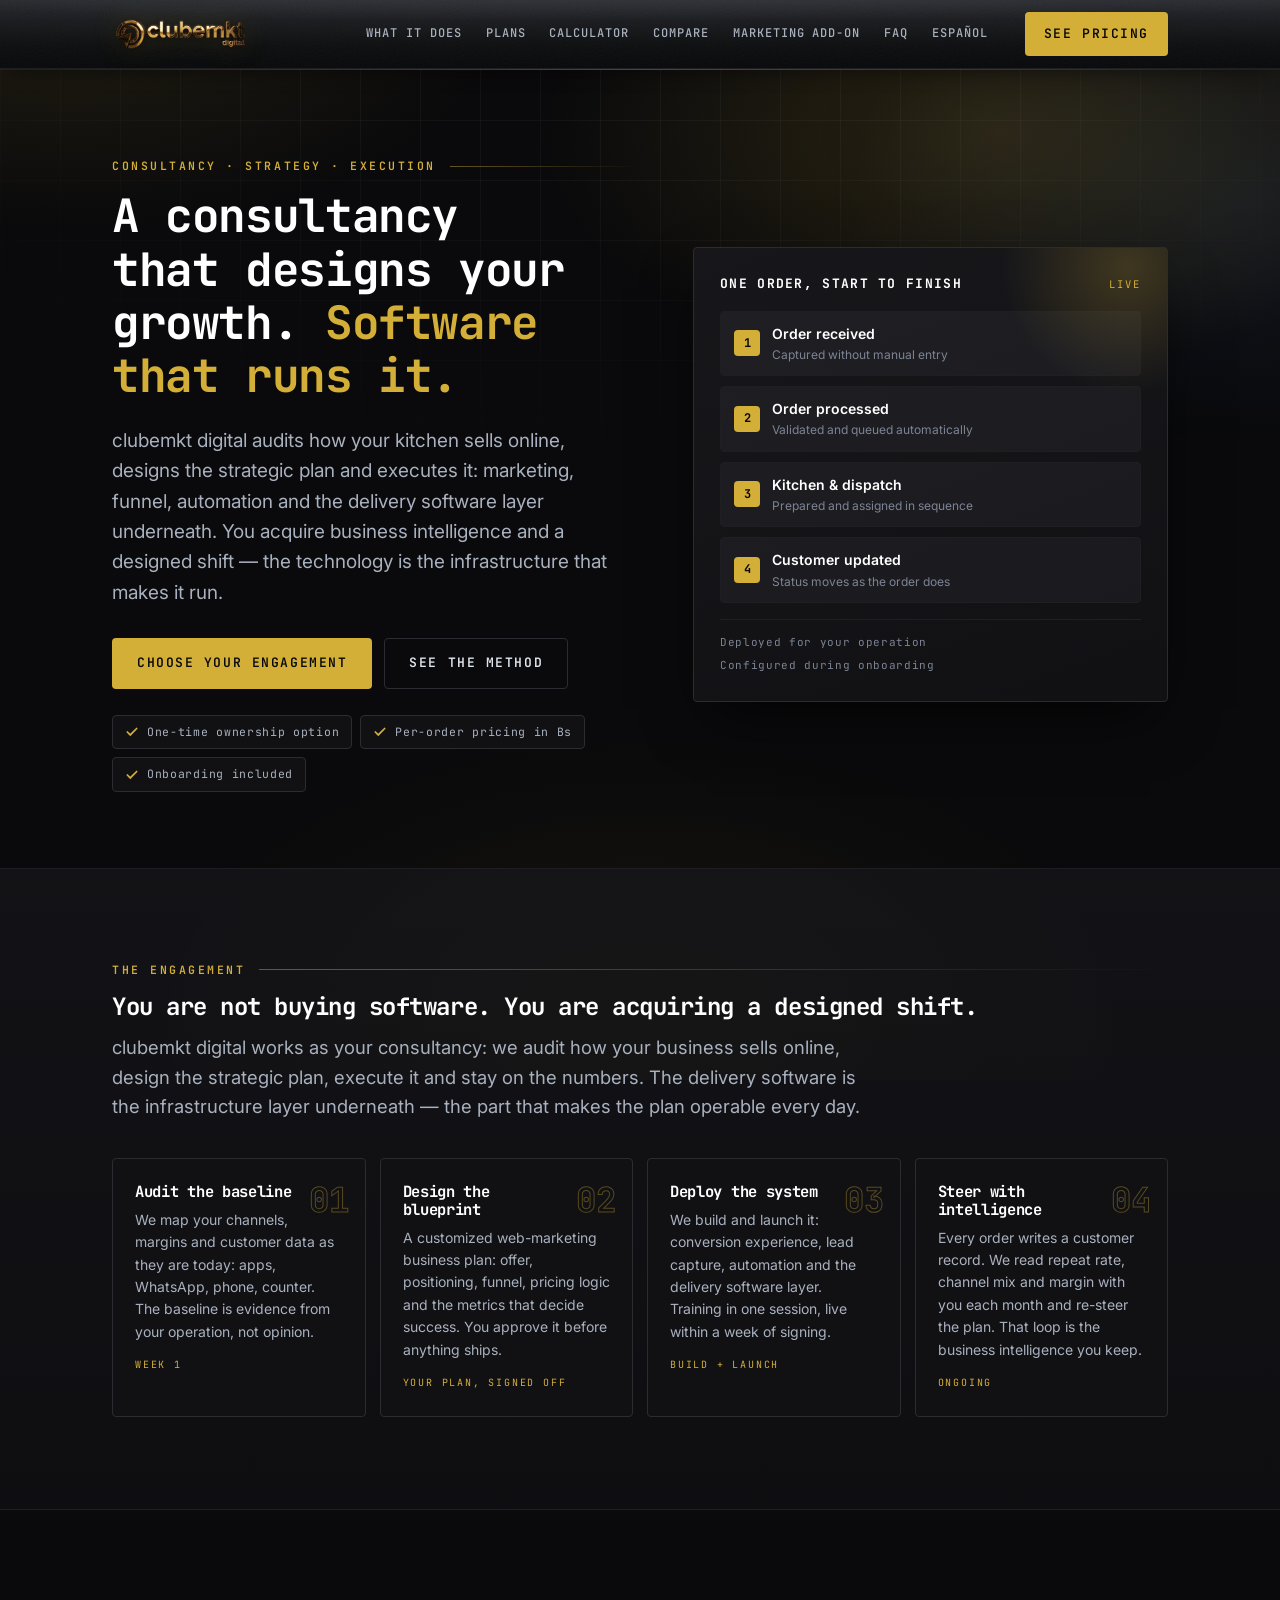
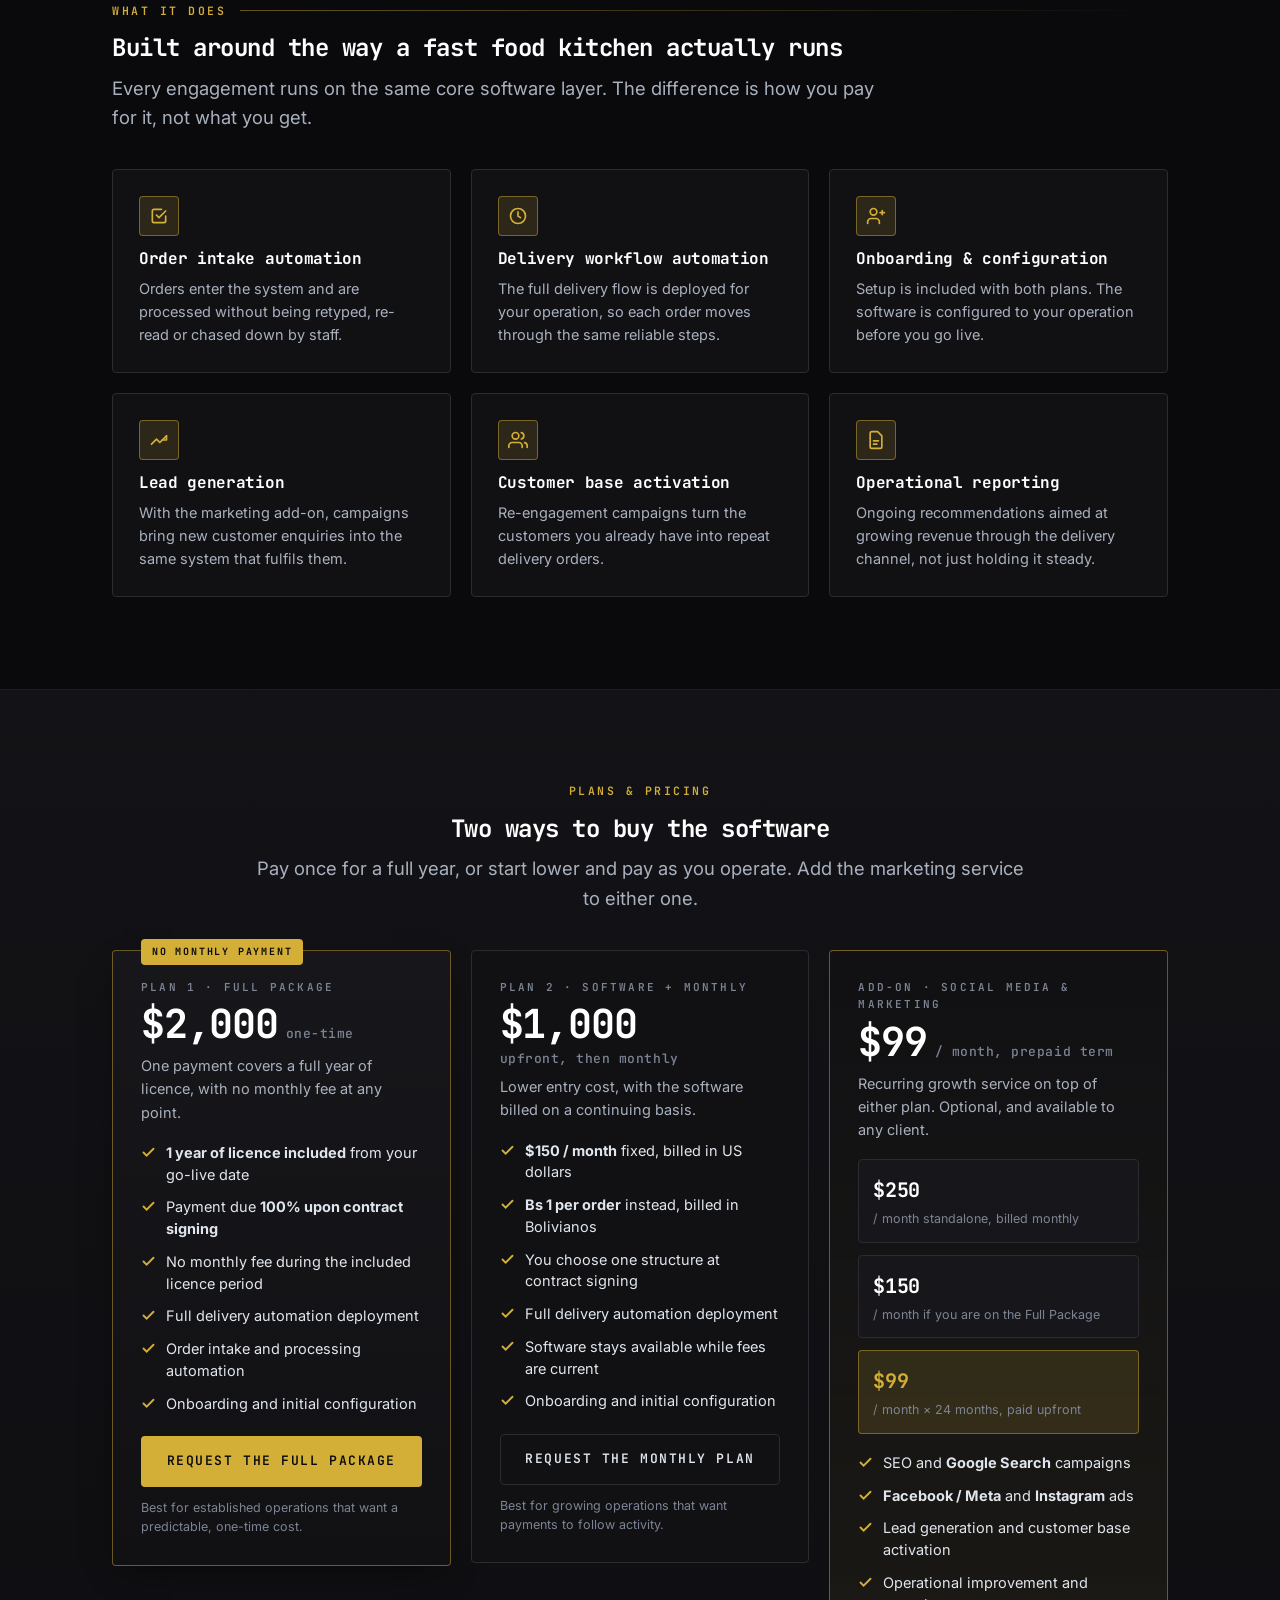
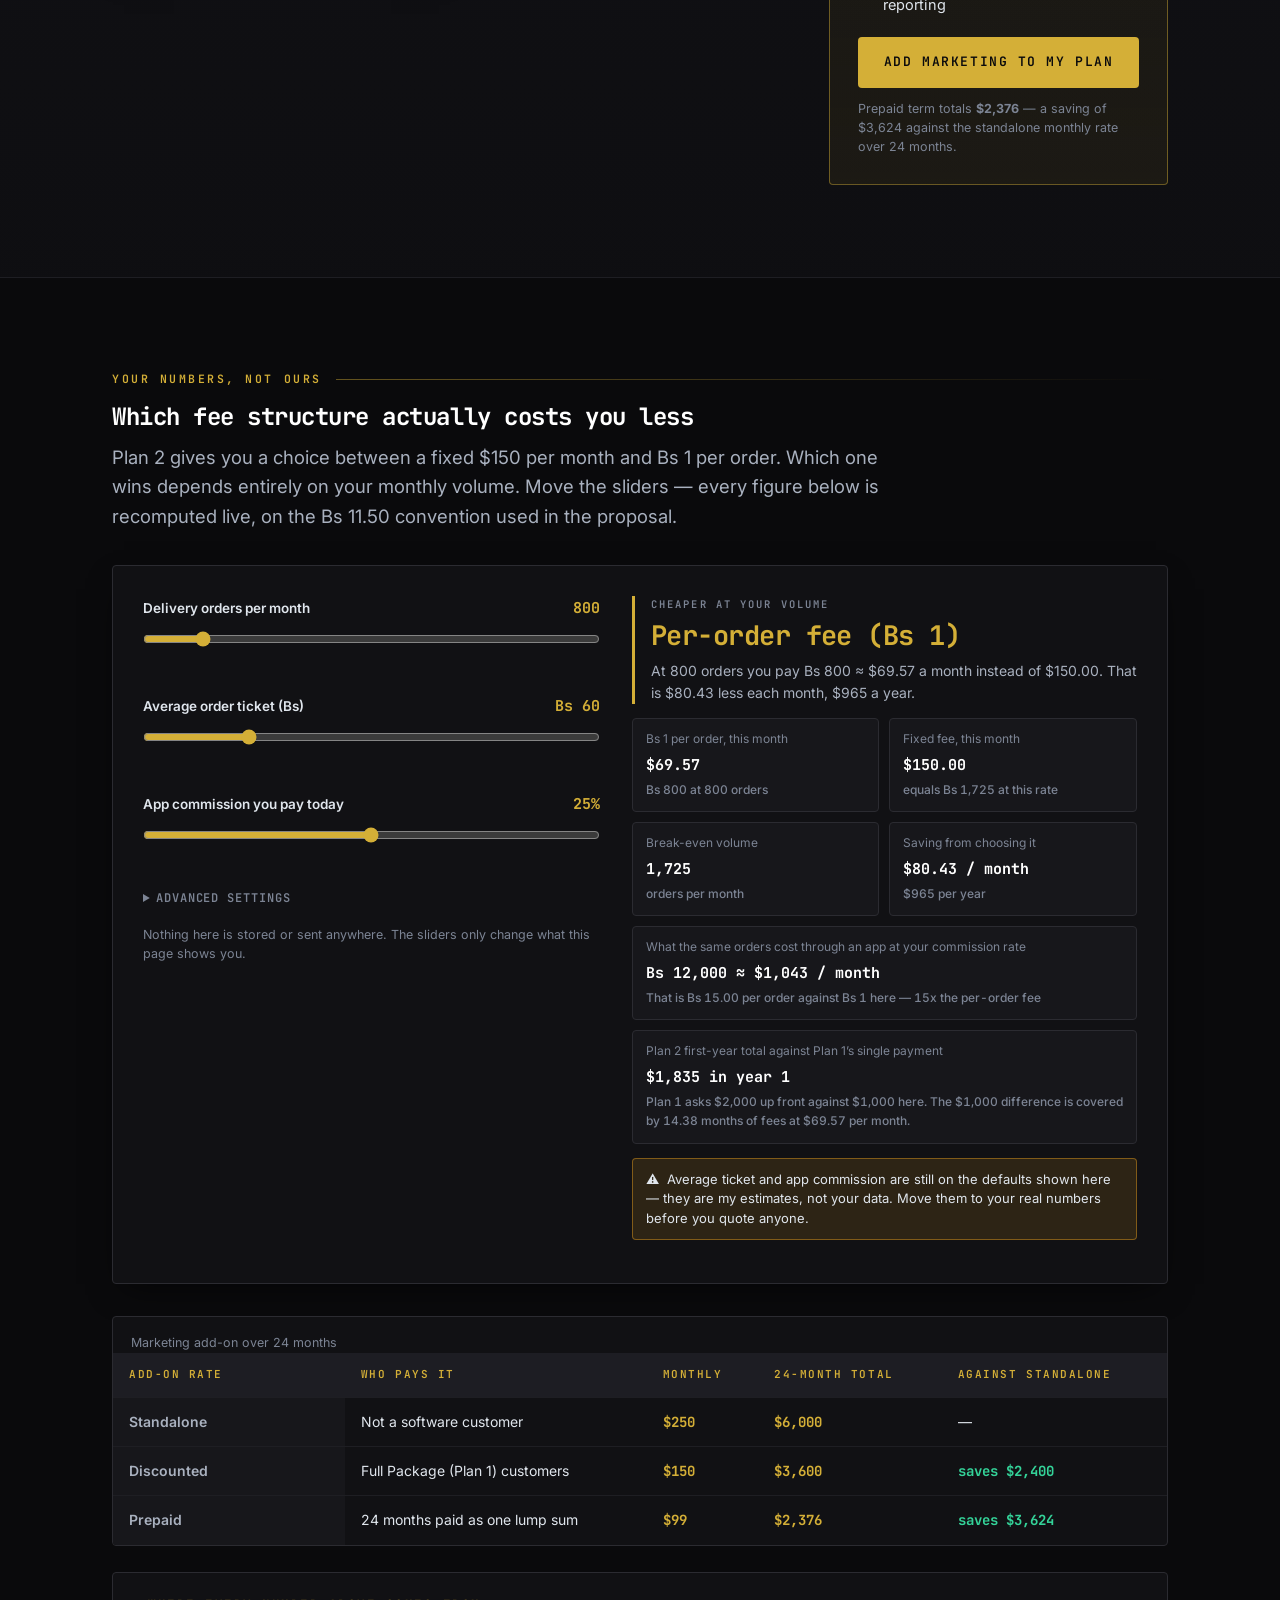
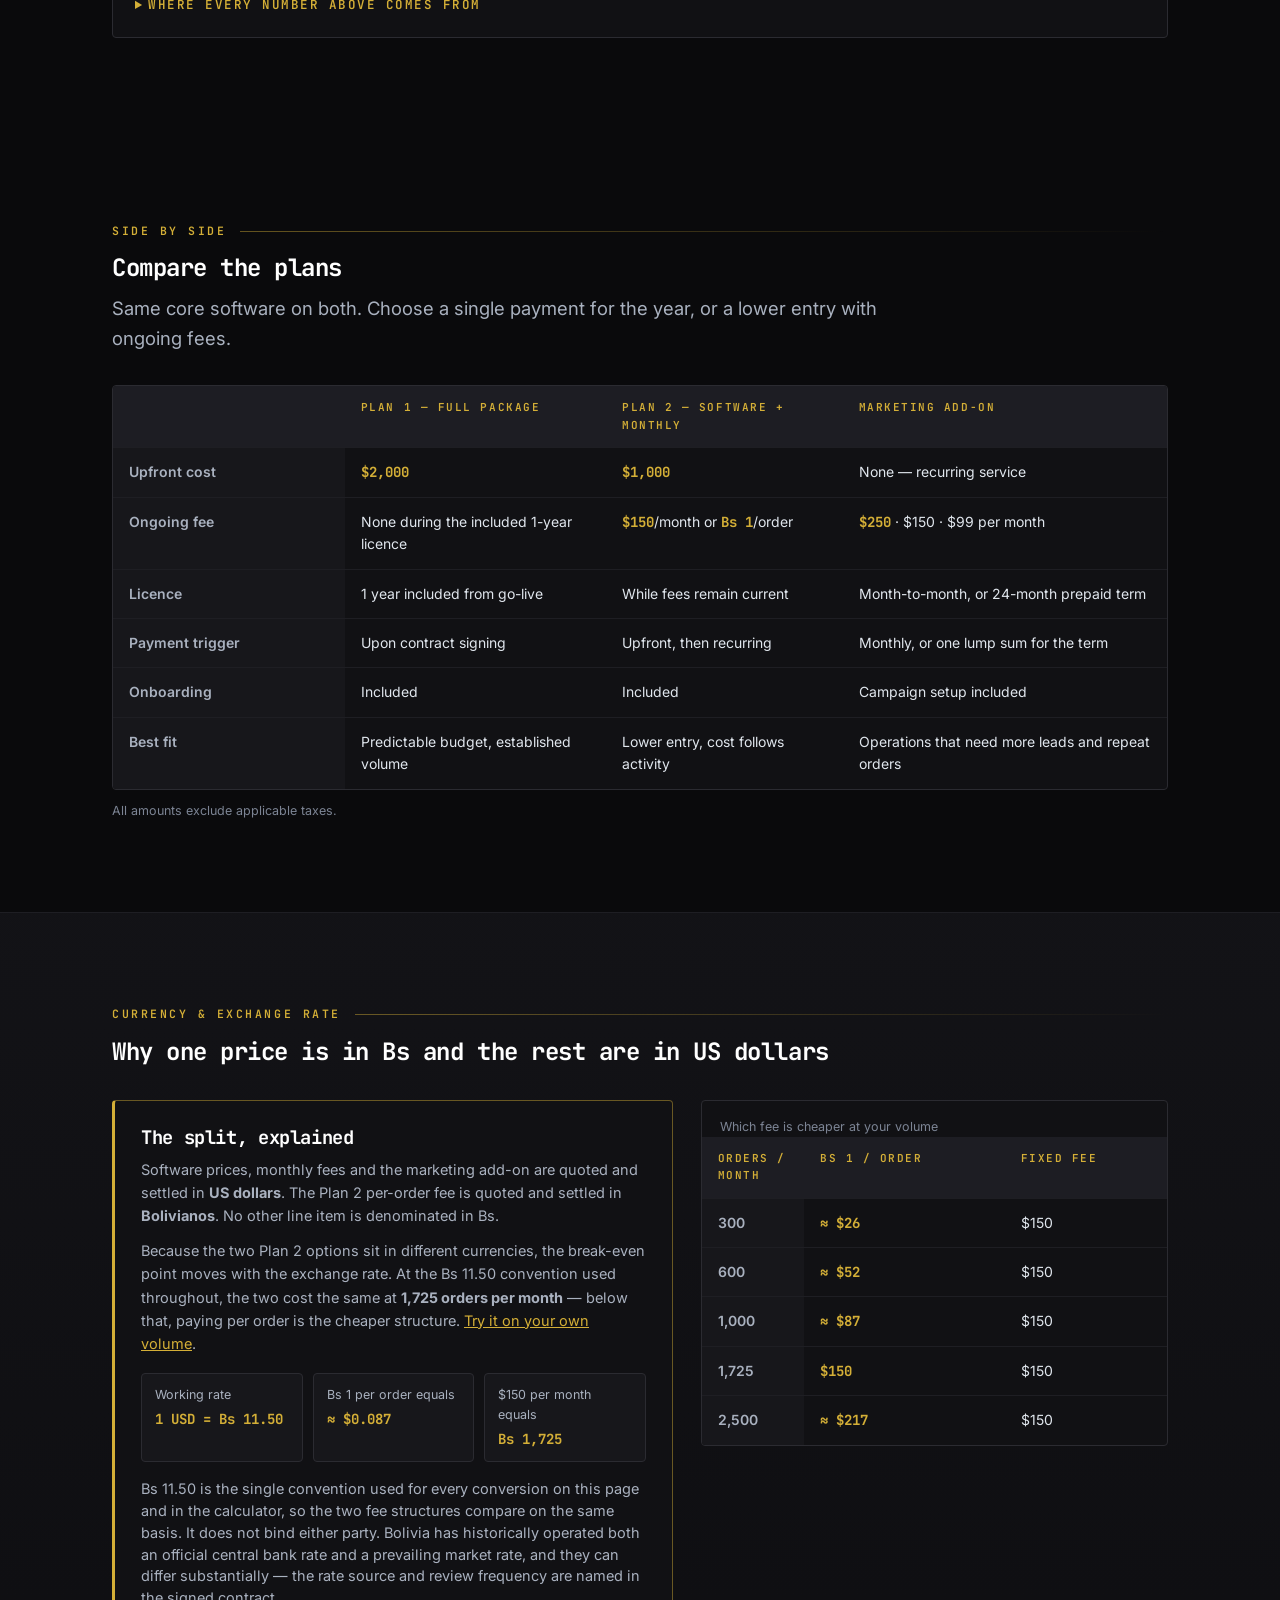
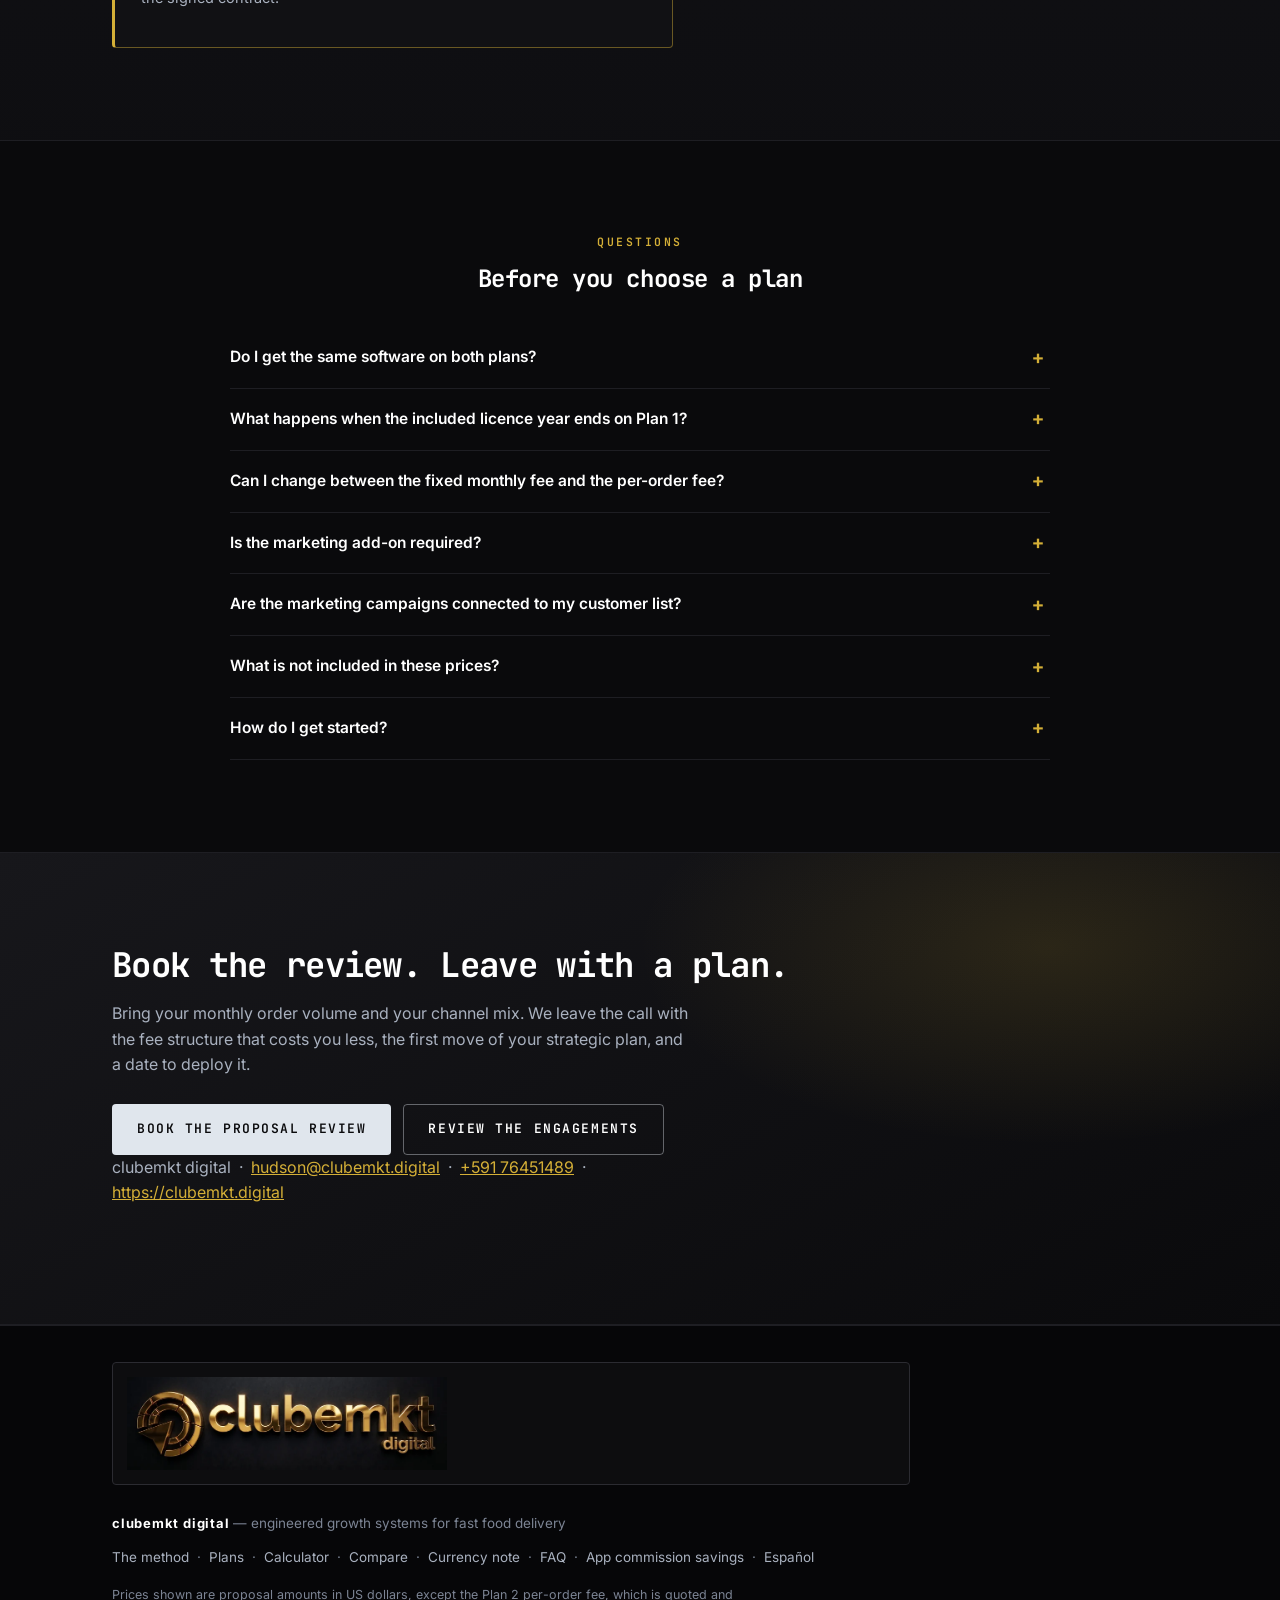
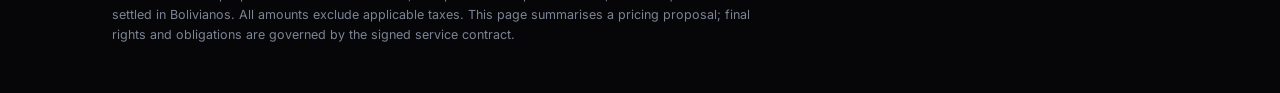
==== commit d65e2c10: "feat: carry the 3D clubemkt logo into the header on a blending graphite texture Lift the gold letter" ====
--- a/landing/index.html
+++ b/landing/index.html
@@ -20,8 +20,7 @@
 <header class="site-header">
   <div class="wrap site-header__row">
     <a class="brand" href="#top">
-      <span class="brand__mark" aria-hidden="true"><img src="brand/clubemkt-mark-gold.png" alt="" width="30" height="32" /></span>
-      <span class="wordmark"><b>clubemkt</b><span>digital</span></span>
+      <img class="brand__logo" src="brand/clubemkt-logo-header.png" alt="clubemkt digital" width="138" height="40" />
     </a>
 
     <button class="nav-toggle" id="navToggle" aria-expanded="false" aria-controls="primaryNav">Menu</button>
--- a/landing/clubemkt.css
+++ b/landing/clubemkt.css
@@ -143,18 +143,19 @@
 /* ---------- header ---------- */
 .site-header {
   position: sticky; top: 0; z-index: 50;
-  background: rgba(10, 10, 12, .82);
-  backdrop-filter: saturate(160%) blur(12px);
-  -webkit-backdrop-filter: saturate(160%) blur(12px);
+  background:
+    url("data:image/svg+xml,%3Csvg xmlns='http://www.w3.org/2000/svg' width='140' height='140'%3E%3Cfilter id='n'%3E%3CfeTurbulence type='fractalNoise' baseFrequency='0.85' numOctaves='2' stitchTiles='stitch'/%3E%3CfeColorMatrix type='saturate' values='0'/%3E%3CfeComponentTransfer%3E%3CfeFuncA type='linear' slope='0.05'/%3E%3C/feComponentTransfer%3E%3C/filter%3E%3Crect width='100%25' height='100%25' filter='url(%23n)'/%3E%3C/svg%3E") repeat,
+    radial-gradient(120% 100% at 50% -30%, rgba(72, 76, 84, .5), transparent 62%),
+    linear-gradient(180deg, #26282c 0%, #17191c 34%, #0b0d0e 68%, #060809 100%);
   border-bottom: 1px solid var(--line-soft);
+  box-shadow: 0 1px 0 rgba(212, 175, 55, .08), 0 8px 24px -12px rgba(0, 0, 0, .8);
 }
 .site-header__row { display: flex; align-items: center; gap: 16px; min-height: var(--header-h); }
-.brand { display: flex; align-items: center; gap: 11px; text-decoration: none; min-width: 0; }
-.brand__mark { width: 30px; height: 32px; flex: none; display: grid; place-items: center; }
-.brand__mark img { width: 100%; height: 100%; object-fit: contain; filter: drop-shadow(0 0 6px rgba(212, 175, 55, .35)); }
-.wordmark { display: flex; flex-direction: column; line-height: 1; gap: 3px; }
-.wordmark b { font-family: var(--font-display); font-weight: 700; font-size: 15px; letter-spacing: .06em; color: var(--white); text-transform: lowercase; }
-.wordmark span { font-family: var(--font-mono); font-size: 9.5px; letter-spacing: .34em; text-transform: uppercase; color: var(--gold); }
+.brand { display: flex; align-items: center; text-decoration: none; flex: none; min-width: 0; }
+.brand__logo {
+  display: block; height: 40px; width: auto; object-fit: contain;
+  filter: drop-shadow(0 2px 6px rgba(0, 0, 0, .55)) drop-shadow(0 0 12px rgba(212, 175, 55, .16));
+}
 .nav { margin-left: auto; display: flex; align-items: center; gap: 2px; }
 .nav a {
   color: var(--muted); text-decoration: none; font-family: var(--font-mono);
@@ -186,10 +187,10 @@
   .nav a { padding: 13px 10px; font-size: 13px; }
   .header-cta { display: none; }
 }
-@media (max-width: 560px) { .header__links .hlink { display: none; } }
+@media (max-width: 560px) { .header__links .hlink { display: none; } .brand__logo { height: 34px; } }
 @media (max-width: 400px) {
   .site-header__row { gap: 8px; }
-  .wordmark b { font-size: 12px; letter-spacing: .04em; }
+  .brand__logo { height: 30px; }
   .header__links { min-width: 0; }
   .header__links .btn {
     padding: 9px 11px; font-size: 11px; letter-spacing: .05em;
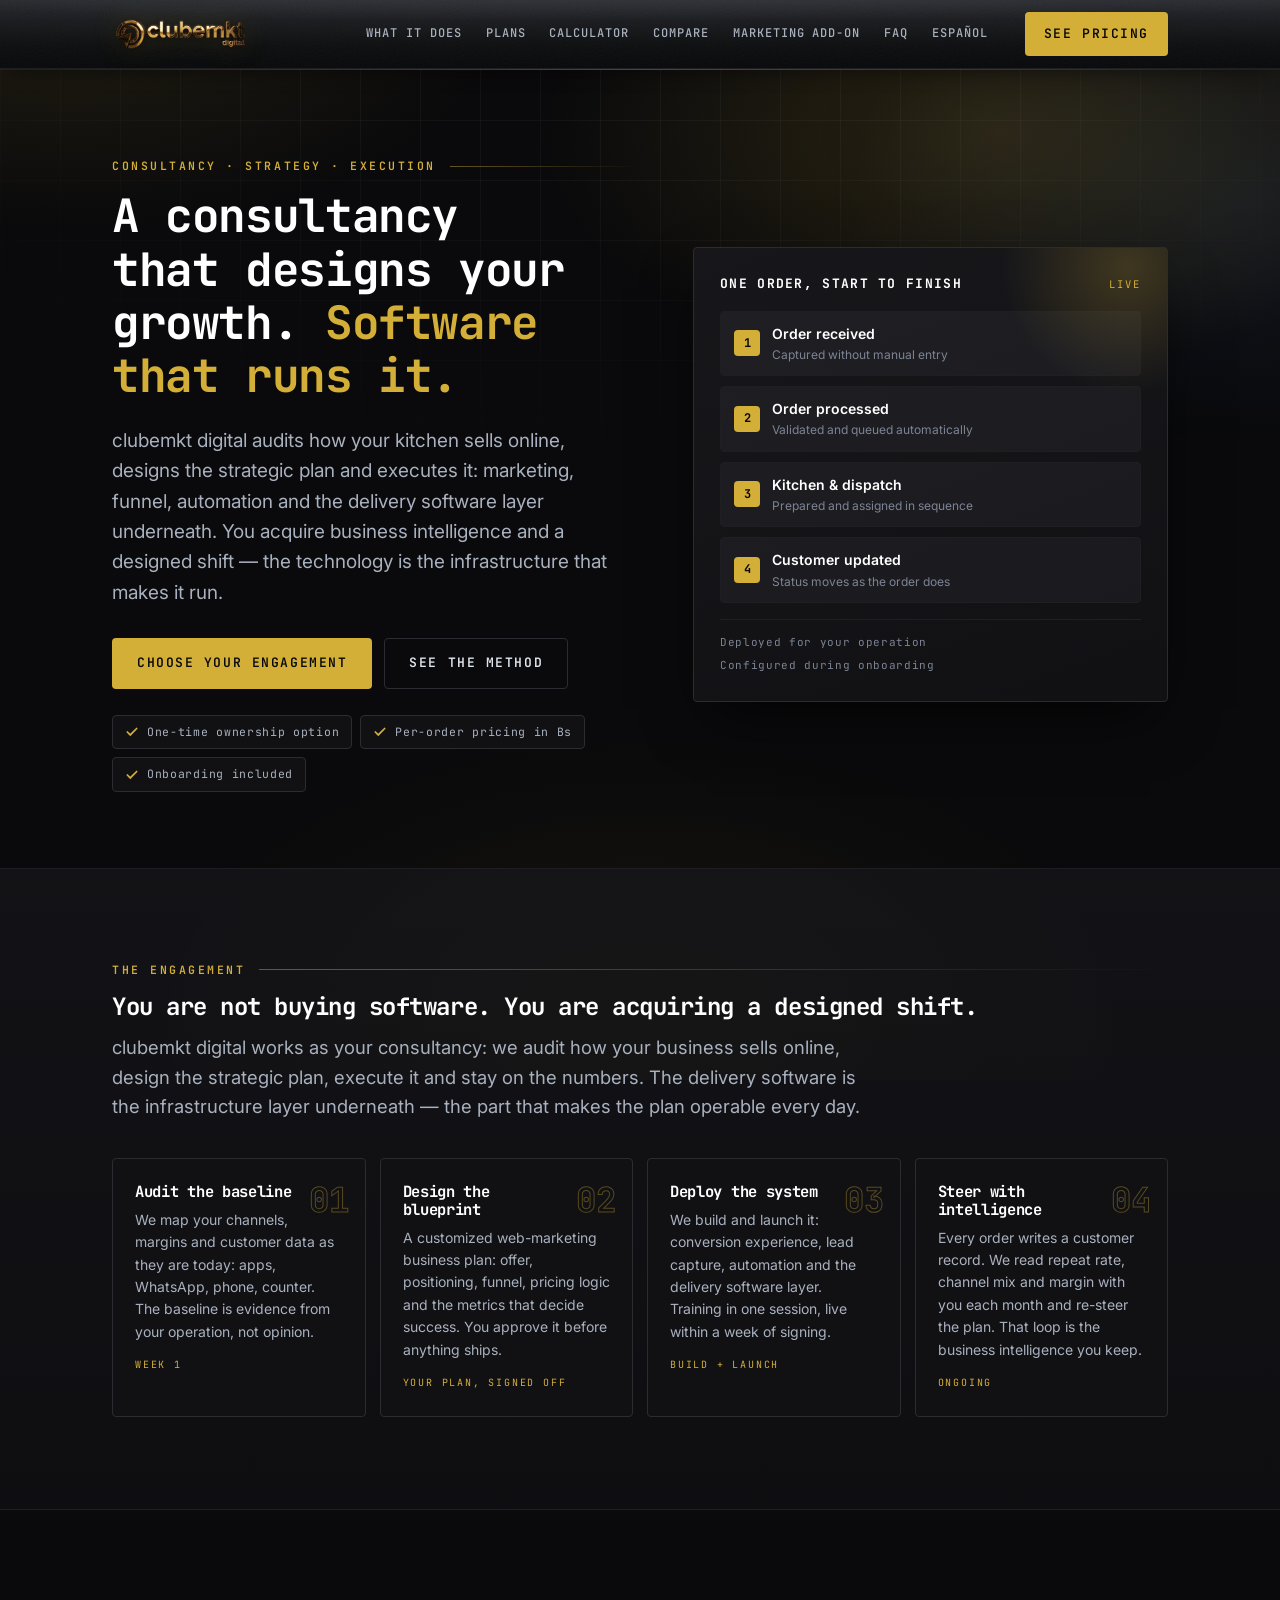
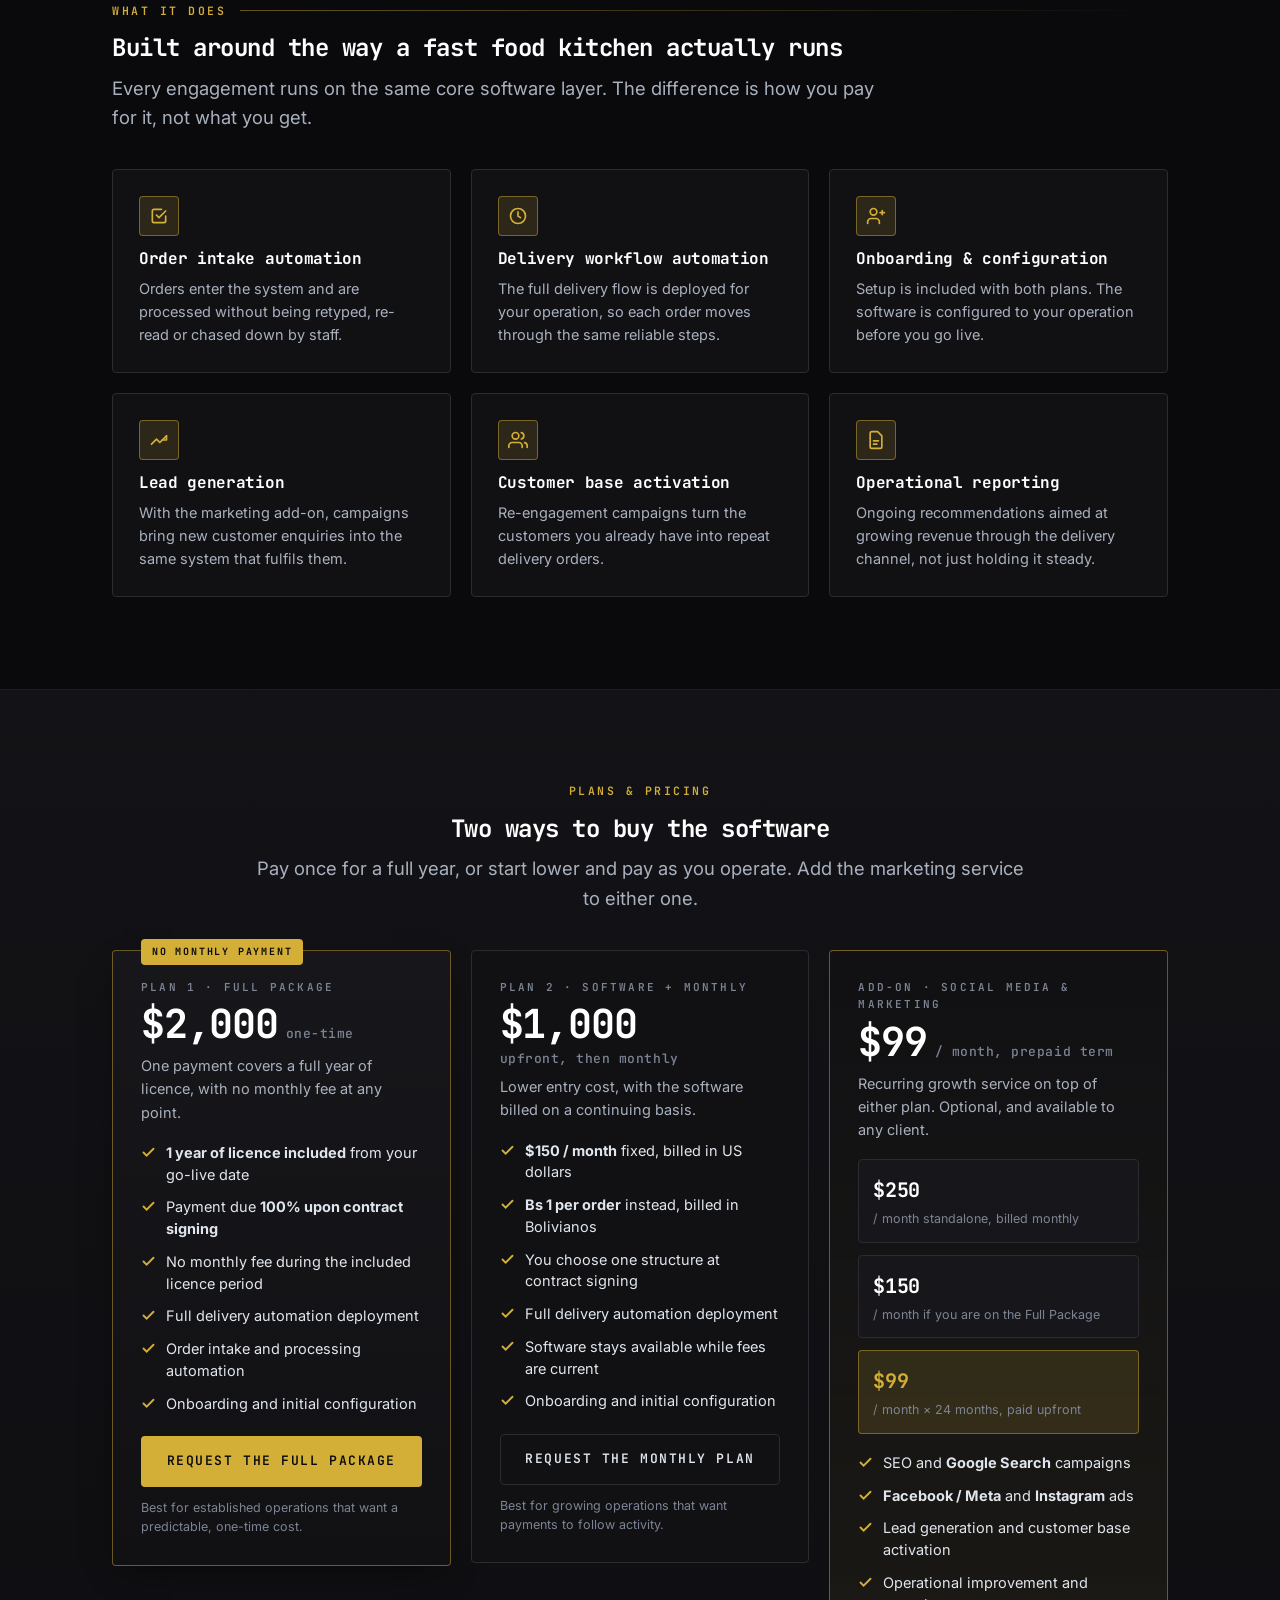
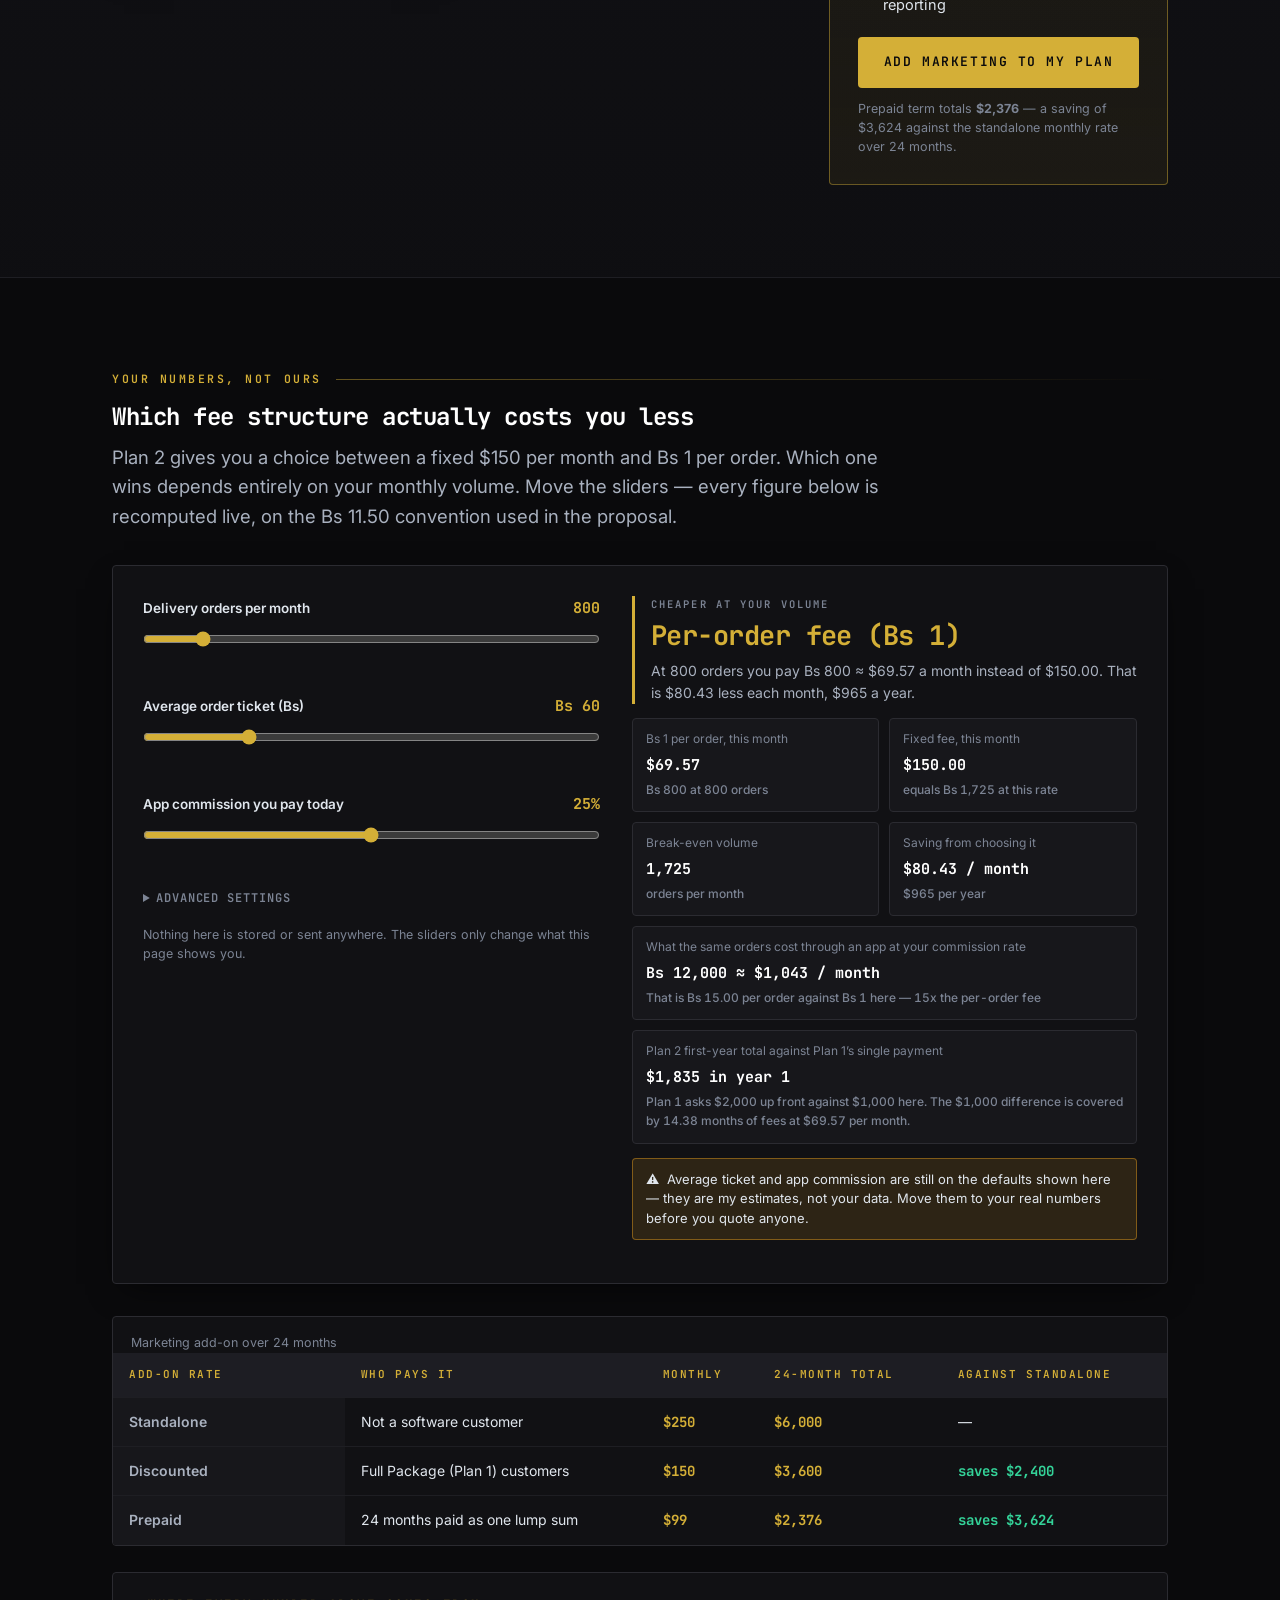
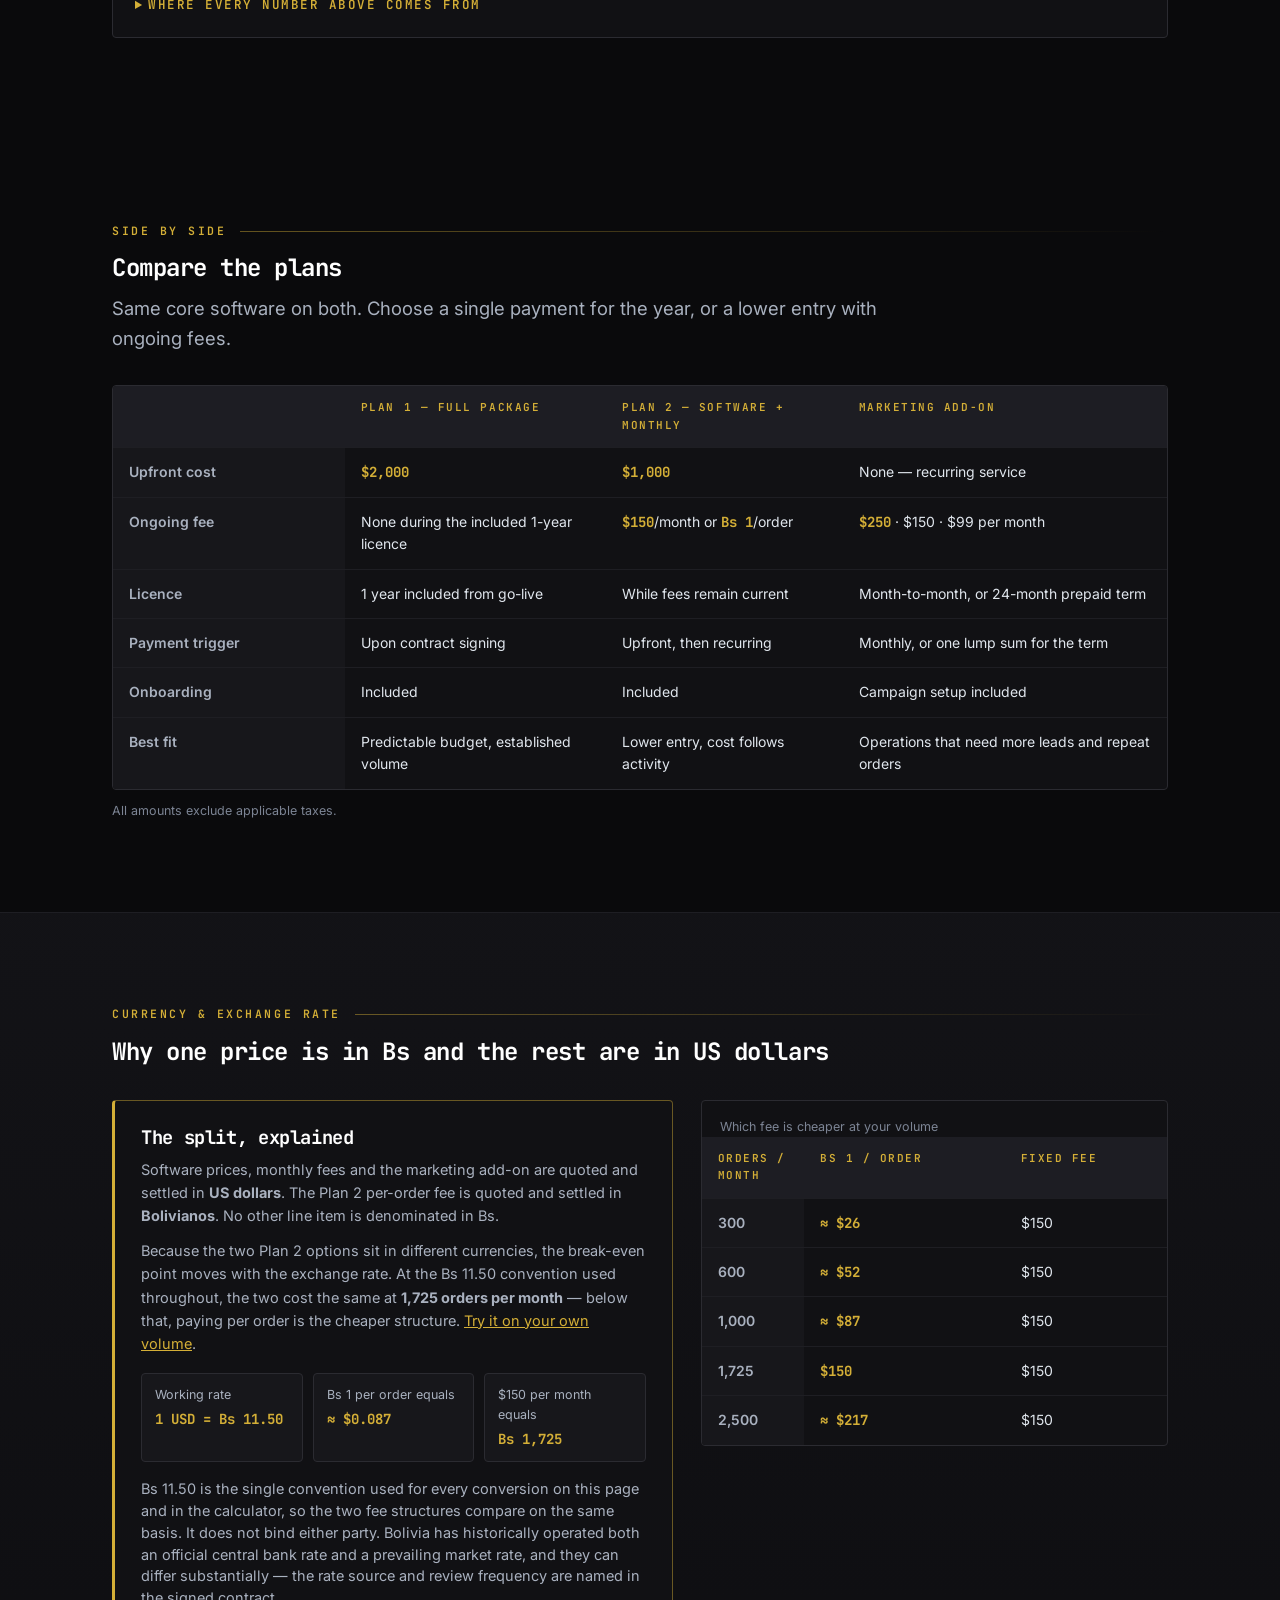
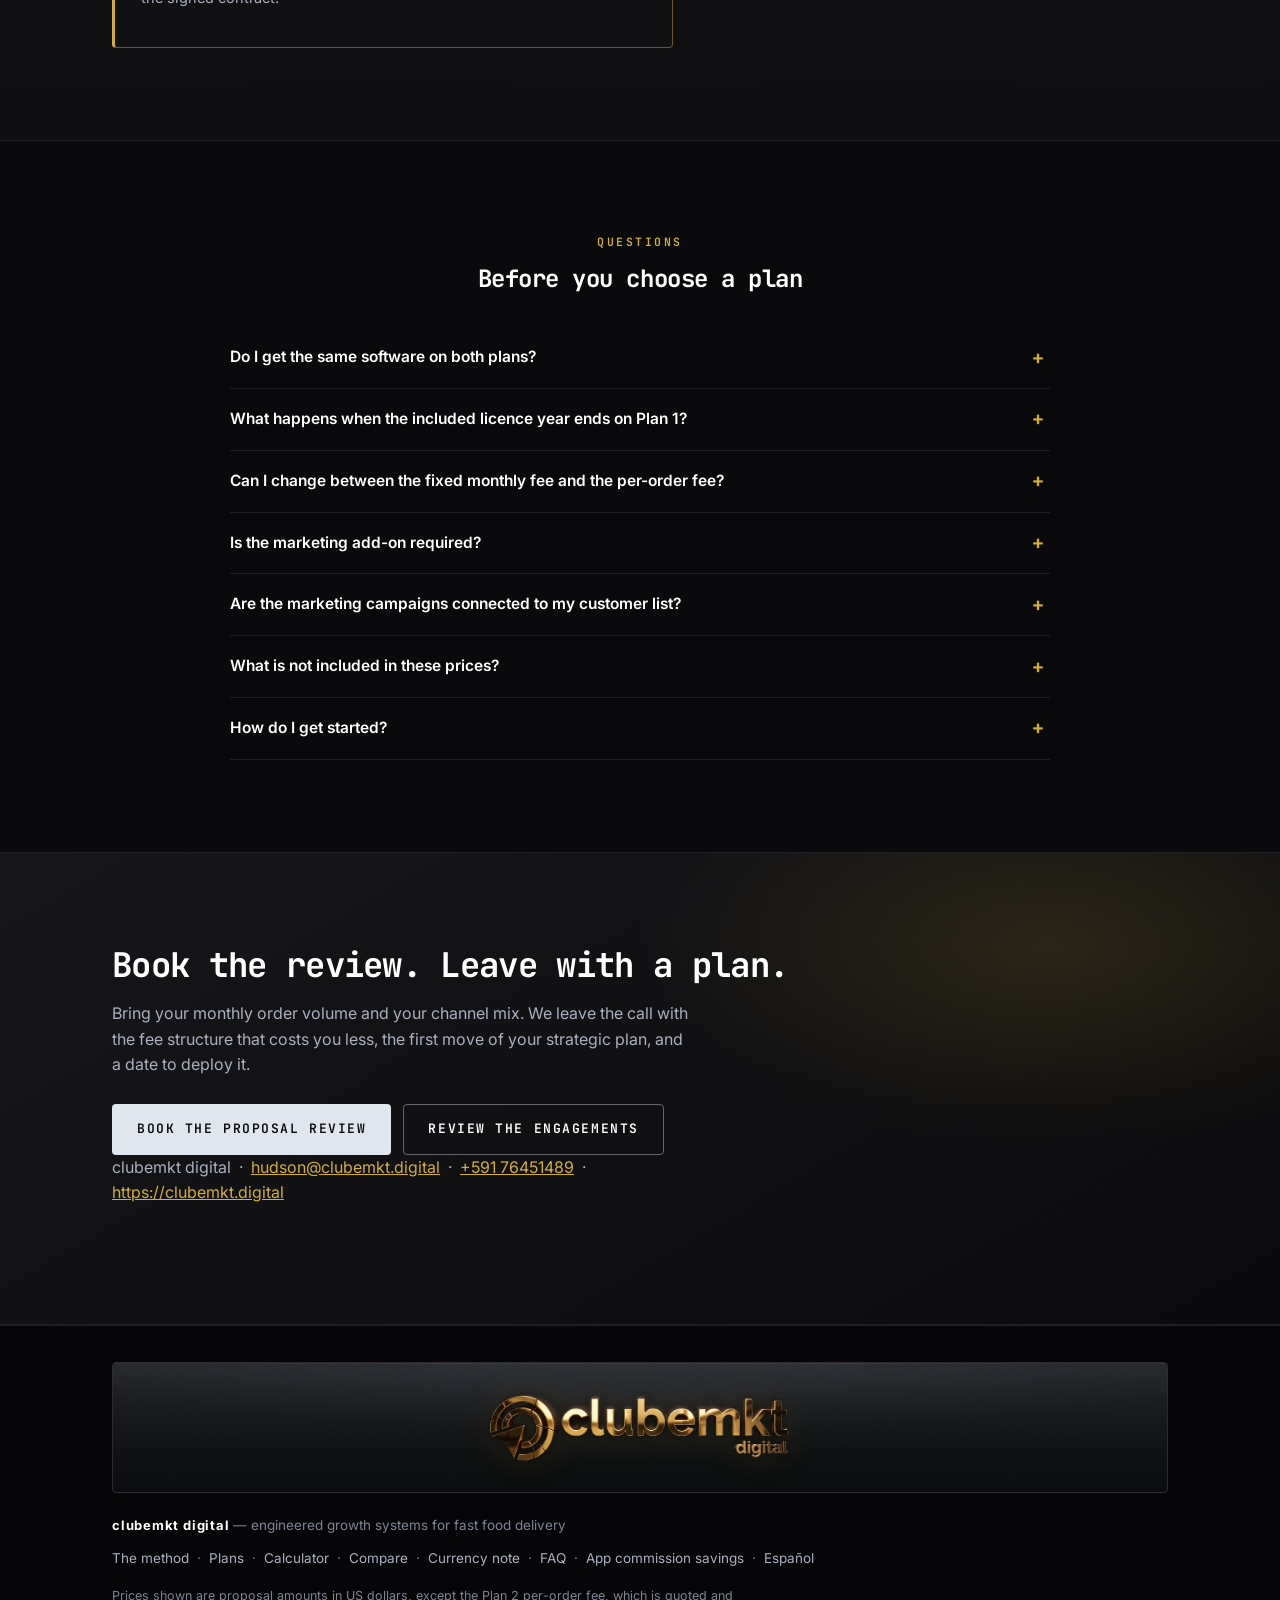
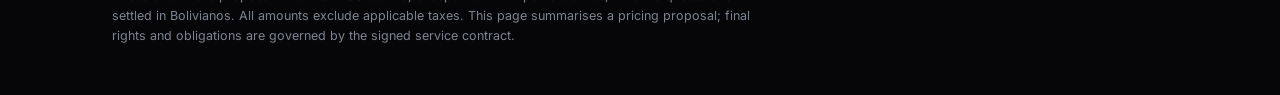
==== commit c12b5963: "feat: blend the footer brandplate into the same graphite texture as the header Swap the footer's bak" ====
--- a/landing/index.html
+++ b/landing/index.html
@@ -11,7 +11,7 @@
 <link rel="preconnect" href="https://fonts.googleapis.com" />
 <link rel="preconnect" href="https://fonts.gstatic.com" crossorigin />
 <link href="https://fonts.googleapis.com/css2?family=Inter:wght@400;500;600;700;800&family=JetBrains+Mono:wght@400;500;600;700&family=Syncopate:wght@400;700&display=swap" rel="stylesheet" />
-<link rel="stylesheet" href="clubemkt.css" />
+<link rel="stylesheet" href="clubemkt.css?v=3" />
 </head>
 
 <body>
@@ -569,7 +569,7 @@
 
 <footer class="site-footer">
   <div class="wrap">
-        <div class="brandplate"><img src="brand/clubemkt-logo-golden.webp" alt="clubemkt digital" width="320" height="93" loading="lazy" /></div>
+        <div class="brandplate"><img src="brand/clubemkt-logo-header.png" alt="clubemkt digital" width="320" height="93" loading="lazy" /></div>
 <div class="site-footer__row">
       <div><strong>clubemkt digital</strong> &mdash; engineered growth systems for fast food delivery</div>
       <div>
--- a/landing/clubemkt.css
+++ b/landing/clubemkt.css
@@ -570,8 +570,19 @@
 .site-footer a { color: var(--muted); text-decoration: none; }
 .site-footer a:hover { color: var(--gold); }
 .site-footer__legal { margin-top: 16px; font-size: 12.5px; color: var(--muted-2); max-width: 82ch; line-height: 1.6; }
-.brandplate { margin: 0 0 22px; padding: 14px; border: 1px solid var(--line); border-radius: var(--radius); background: #0d0d0f; display: inline-block; }
-.brandplate img { display: block; width: min(320px, 100%); height: auto; }
+.brandplate {
+  margin: 0 0 22px; padding: 18px; border: 1px solid var(--line); border-radius: var(--radius);
+  display: flex; justify-content: center;
+  background:
+    url("data:image/svg+xml,%3Csvg xmlns='http://www.w3.org/2000/svg' width='140' height='140'%3E%3Cfilter id='n'%3E%3CfeTurbulence type='fractalNoise' baseFrequency='0.85' numOctaves='2' stitchTiles='stitch'/%3E%3CfeColorMatrix type='saturate' values='0'/%3E%3CfeComponentTransfer%3E%3CfeFuncA type='linear' slope='0.05'/%3E%3C/feComponentTransfer%3E%3C/filter%3E%3Crect width='100%25' height='100%25' filter='url(%23n)'/%3E%3C/svg%3E") repeat,
+    radial-gradient(120% 120% at 50% -20%, rgba(72, 76, 84, .4), transparent 60%),
+    linear-gradient(180deg, #202226 0%, #141619 40%, #0a0c0d 75%, #060809 100%);
+  box-shadow: inset 0 1px 0 rgba(255, 255, 255, .04);
+}
+.brandplate img {
+  display: block; width: min(320px, 100%); height: auto;
+  filter: drop-shadow(0 2px 8px rgba(0, 0, 0, .5)) drop-shadow(0 0 14px rgba(212, 175, 55, .14));
+}
 
 /* ---------- staged entrance ---------- */
 .reveal { opacity: 0; transform: translateY(18px); transition: opacity .6s ease, transform .6s ease; }
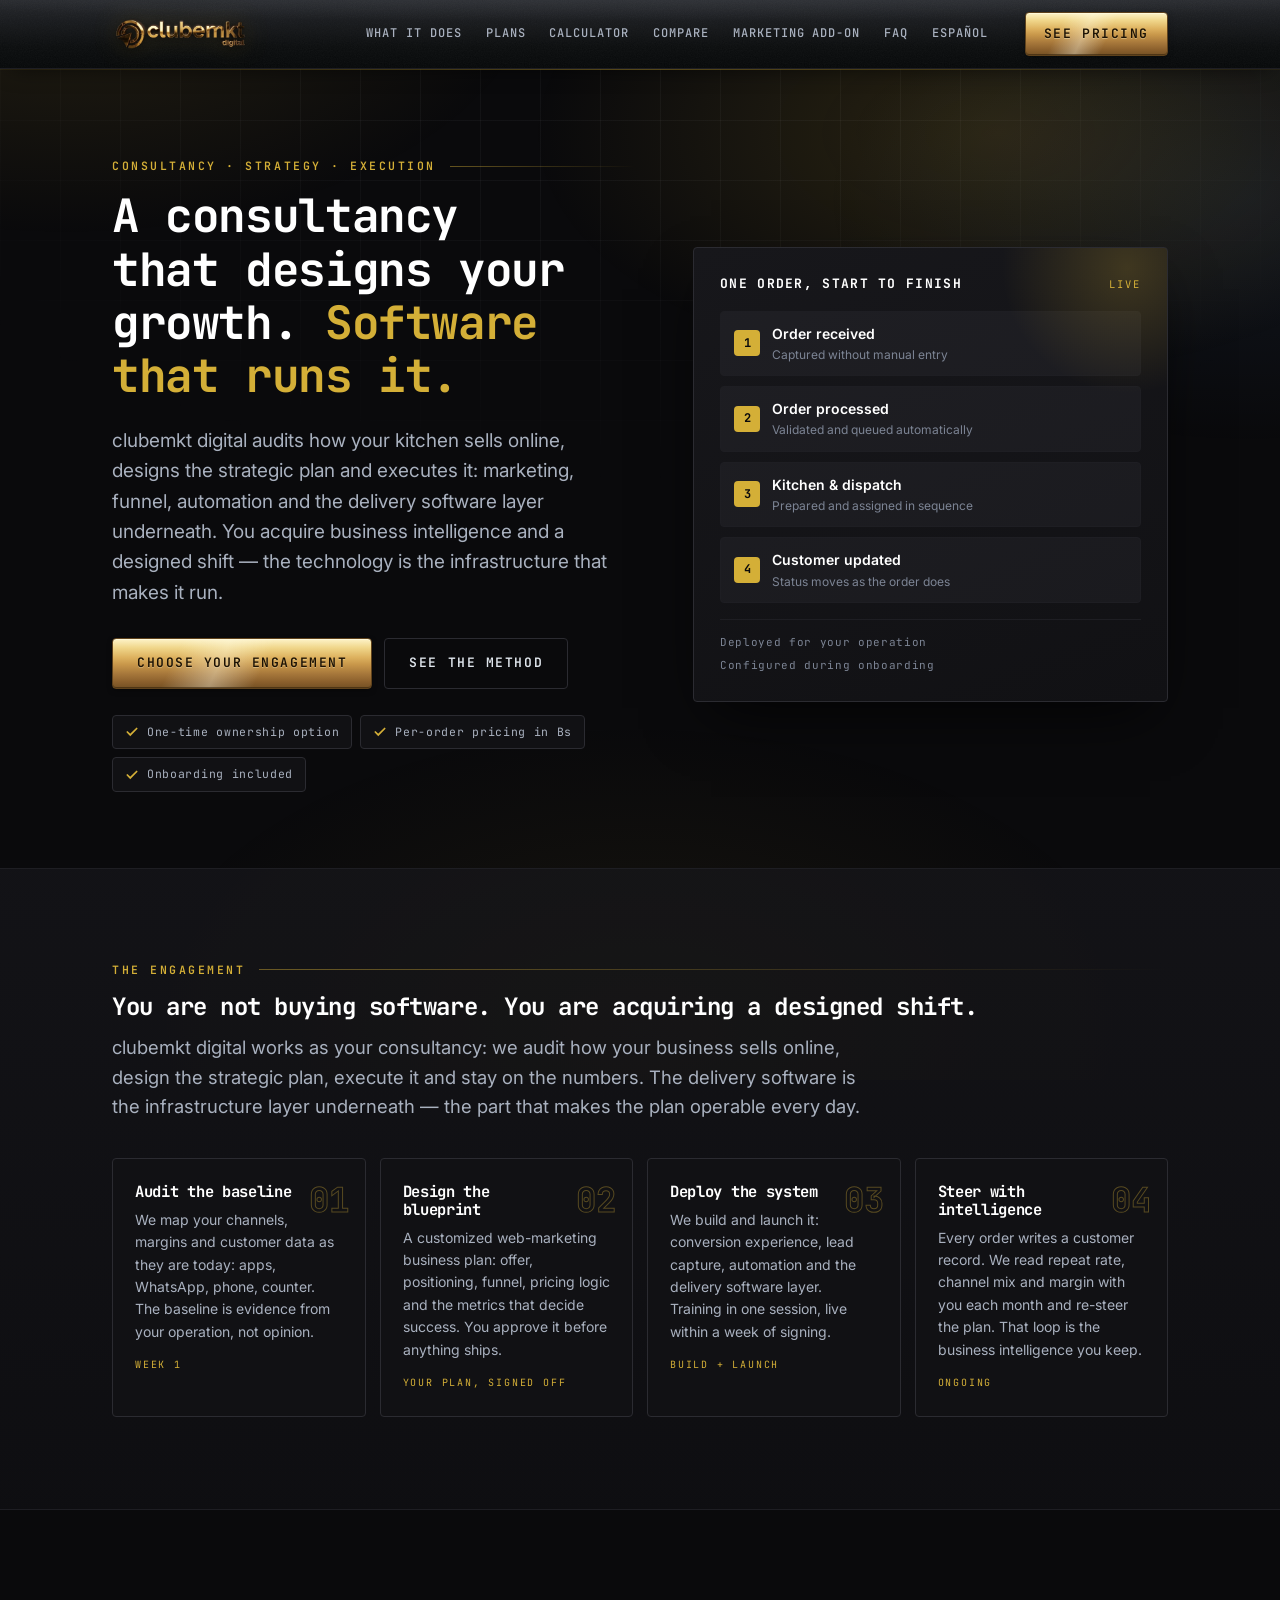
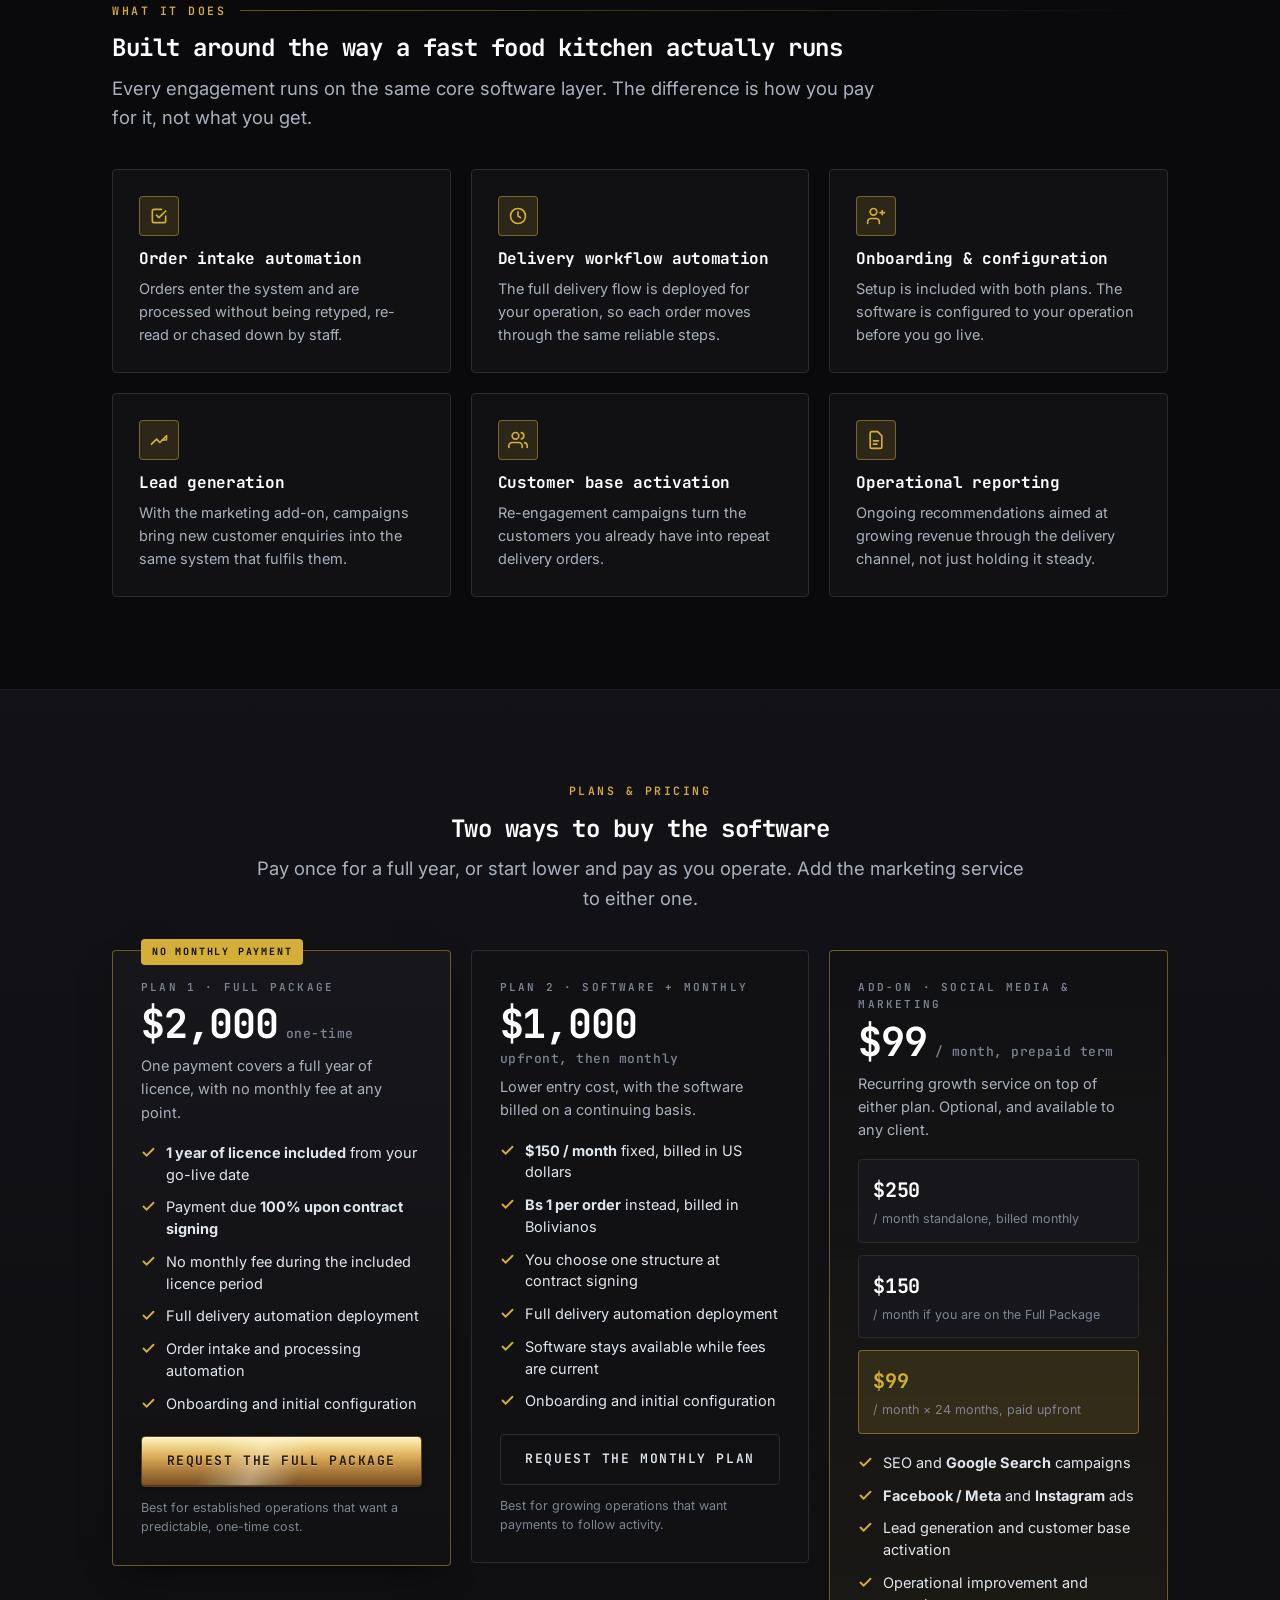
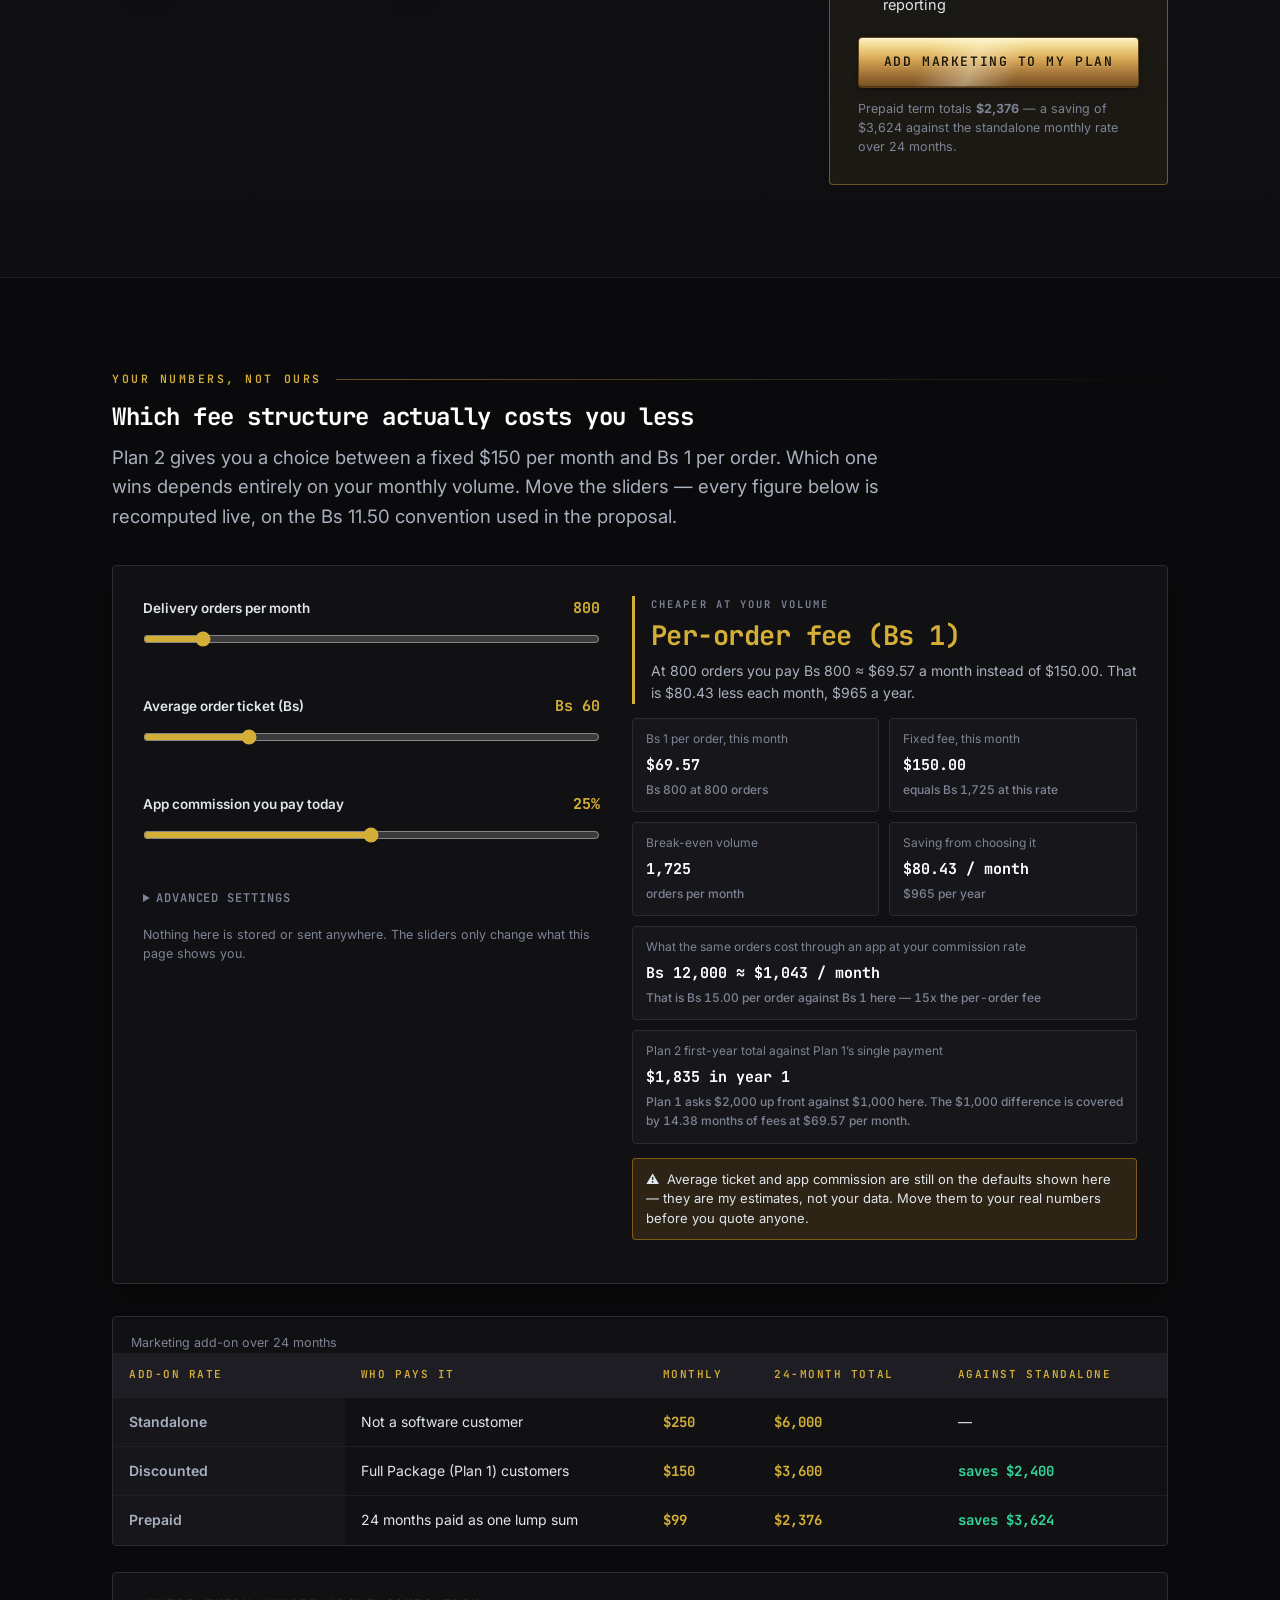
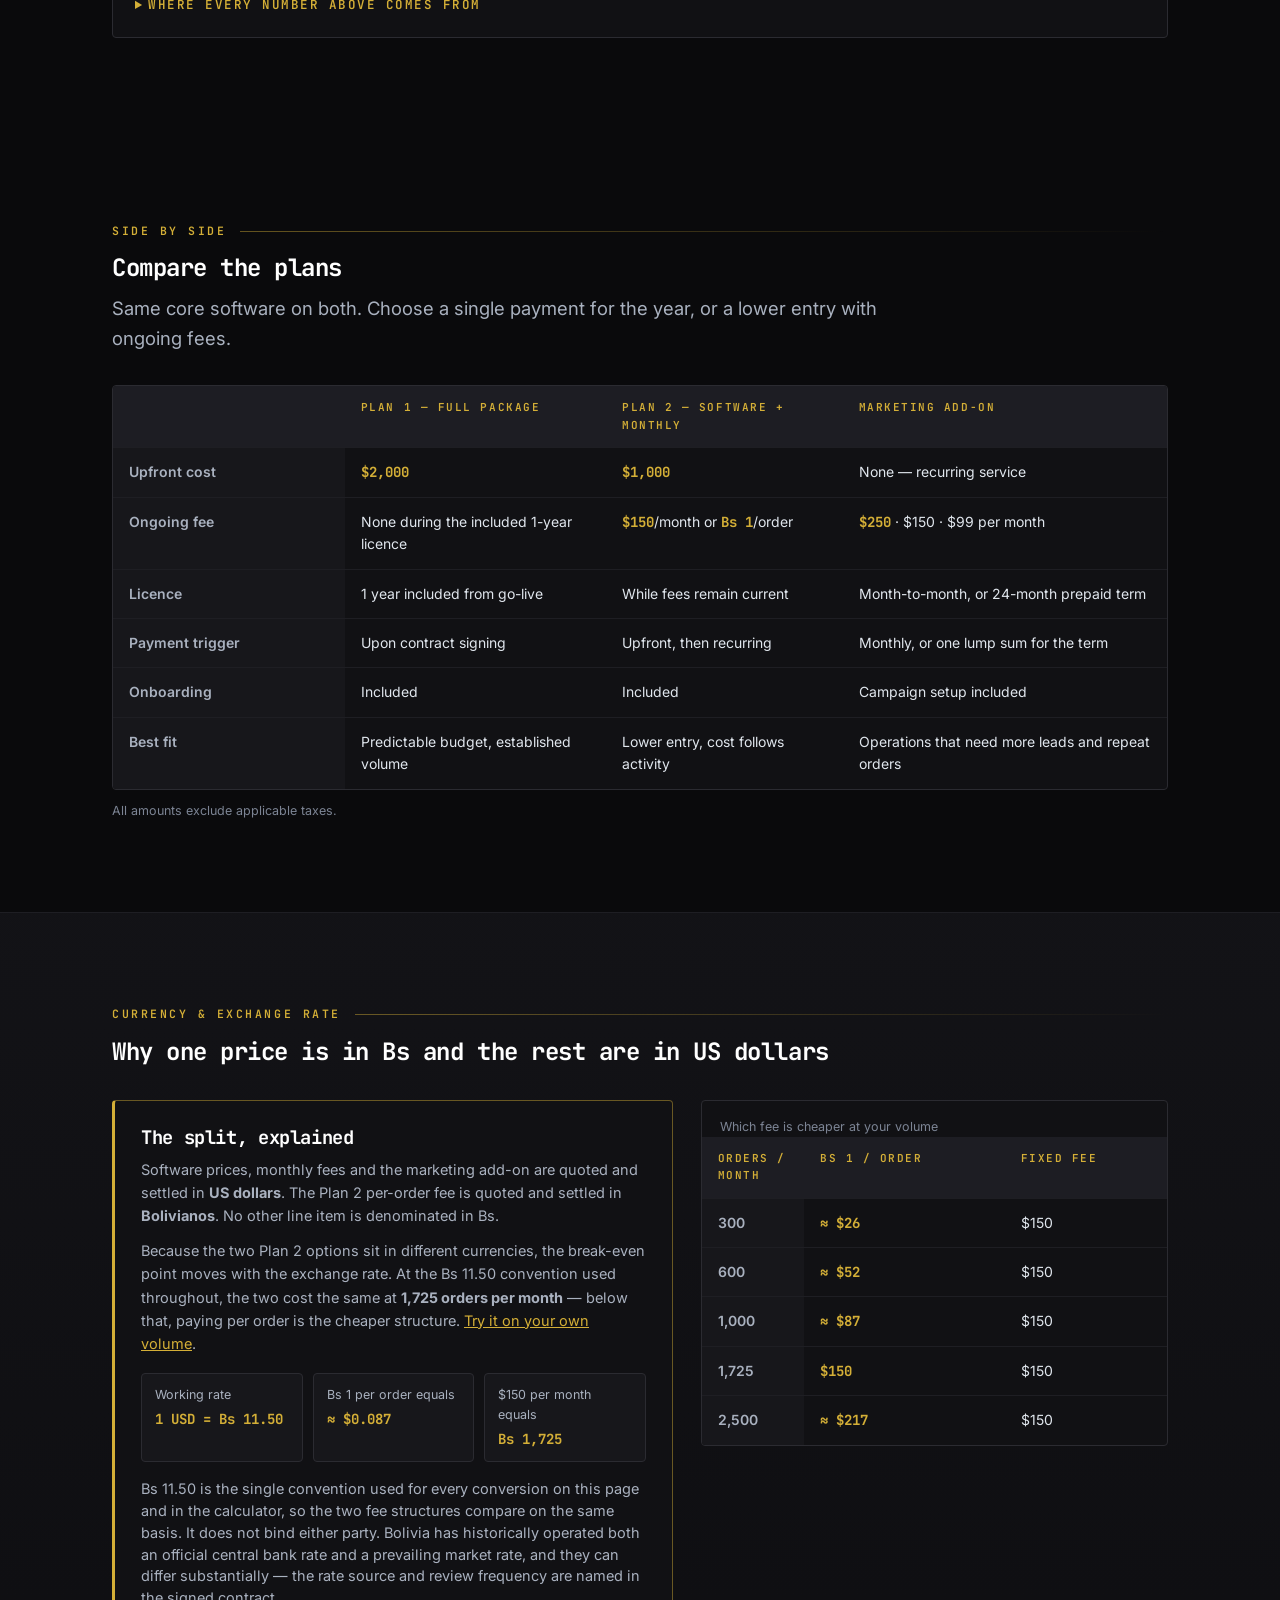
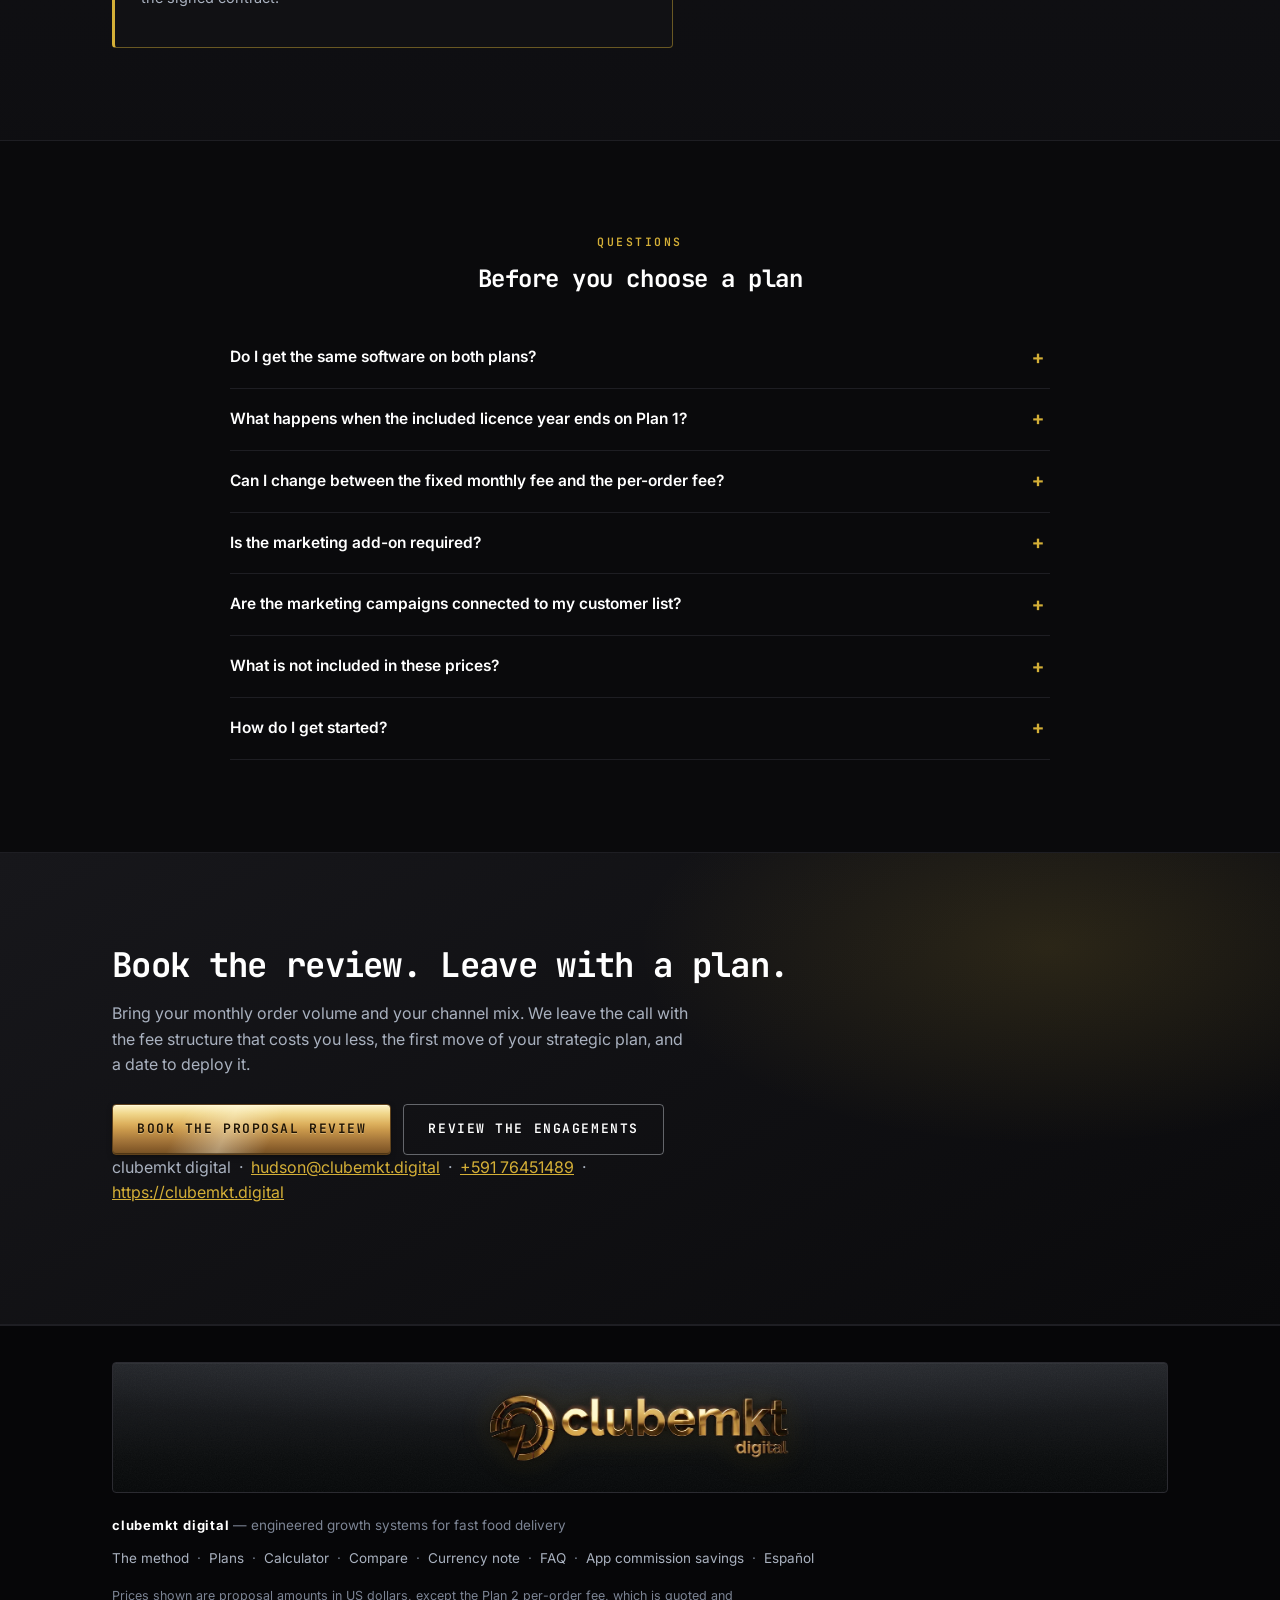
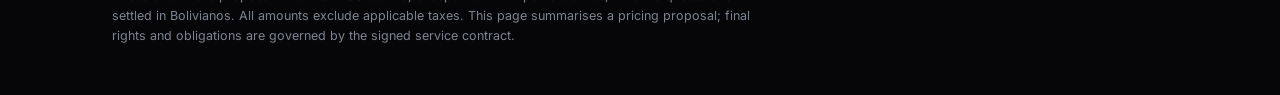
==== commit e756839e: "feat: forge the CTA buttons in the logo's metallic gold Primary and closer buttons now carry the 3D " ====
--- a/landing/index.html
+++ b/landing/index.html
@@ -11,7 +11,7 @@
 <link rel="preconnect" href="https://fonts.googleapis.com" />
 <link rel="preconnect" href="https://fonts.gstatic.com" crossorigin />
 <link href="https://fonts.googleapis.com/css2?family=Inter:wght@400;500;600;700;800&family=JetBrains+Mono:wght@400;500;600;700&family=Syncopate:wght@400;700&display=swap" rel="stylesheet" />
-<link rel="stylesheet" href="clubemkt.css?v=3" />
+<link rel="stylesheet" href="clubemkt.css?v=4" />
 </head>
 
 <body>
--- a/landing/clubemkt.css
+++ b/landing/clubemkt.css
@@ -124,17 +124,40 @@
   font-family: var(--font-mono); font-size: 13px; font-weight: 600;
   letter-spacing: .12em; text-transform: uppercase; text-decoration: none; cursor: pointer;
   padding: 14px 24px; border-radius: var(--radius); border: 1px solid transparent;
-  transition: background-color .18s ease, border-color .18s ease, color .18s ease, transform .06s ease, box-shadow .18s ease;
+  transition: background-color .18s ease, border-color .18s ease, color .18s ease, transform .06s ease, box-shadow .18s ease, filter .18s ease;
   white-space: nowrap;
 }
-.btn--primary { background: var(--gold); color: var(--bg); box-shadow: 0 0 0 0 rgba(212, 175, 55, 0); }
-.btn--primary:hover { background: var(--gold-bright); box-shadow: 0 6px 24px -8px rgba(212, 175, 55, .55); }
+.btn--primary, .btn--light {
+  position: relative; overflow: hidden;
+  color: #1c1204; border-color: #5f421c;
+  background:
+    linear-gradient(115deg, rgba(255, 252, 230, 0) 25%, rgba(255, 252, 230, .38) 42%, rgba(255, 252, 230, 0) 58%),
+    linear-gradient(180deg, #fdf3c8 0%, #f0d68a 18%, #ddb15e 38%, #c8974a 52%, #a5763a 72%, #8a5f2c 88%, #755124 100%);
+  box-shadow: inset 0 1px 0 rgba(255, 250, 220, .9), inset 0 -1px 0 rgba(46, 30, 8, .55), 0 2px 6px -2px rgba(0, 0, 0, .6);
+  text-shadow: 0 1px 0 rgba(255, 244, 200, .35);
+}
+.btn--primary::after, .btn--light::after {
+  content: ""; position: absolute; inset: 0; pointer-events: none;
+  background: linear-gradient(105deg, transparent 35%, rgba(255, 252, 230, .65) 50%, transparent 65%);
+  transform: translateX(-130%);
+  transition: transform .55s ease;
+}
+.btn--primary:hover, .btn--light:hover {
+  filter: brightness(1.1);
+  box-shadow: inset 0 1px 0 rgba(255, 250, 220, .9), inset 0 -1px 0 rgba(46, 30, 8, .55), 0 6px 24px -8px rgba(212, 175, 55, .55);
+}
+.btn--primary:hover::after, .btn--light:hover::after { transform: translateX(130%); }
+.btn--primary:active, .btn--light:active { filter: brightness(.95); }
 .btn--ghost { background: transparent; color: var(--silver); border-color: var(--line); }
-.btn--ghost:hover { border-color: var(--gold-line); color: var(--gold); }
-.btn--light { background: var(--silver); color: var(--bg); }
-.btn--light:hover { background: var(--white); }
+.btn--ghost:hover {
+  border-color: transparent; color: #e8cb88;
+  background: linear-gradient(transparent, transparent) padding-box, linear-gradient(180deg, #f0d68a, #8a5f2c) border-box;
+}
 .btn--outline-light { background: transparent; color: var(--white); border-color: rgba(224, 230, 237, .4); }
-.btn--outline-light:hover { border-color: var(--gold); color: var(--gold); }
+.btn--outline-light:hover {
+  border-color: transparent; color: #e8cb88;
+  background: linear-gradient(transparent, transparent) padding-box, linear-gradient(180deg, #f0d68a, #8a5f2c) border-box;
+}
 .btn--lg { font-size: 14px; padding: 17px 30px; }
 .btn--block { width: 100%; white-space: normal; }
 .btn:active { transform: translateY(1px); }
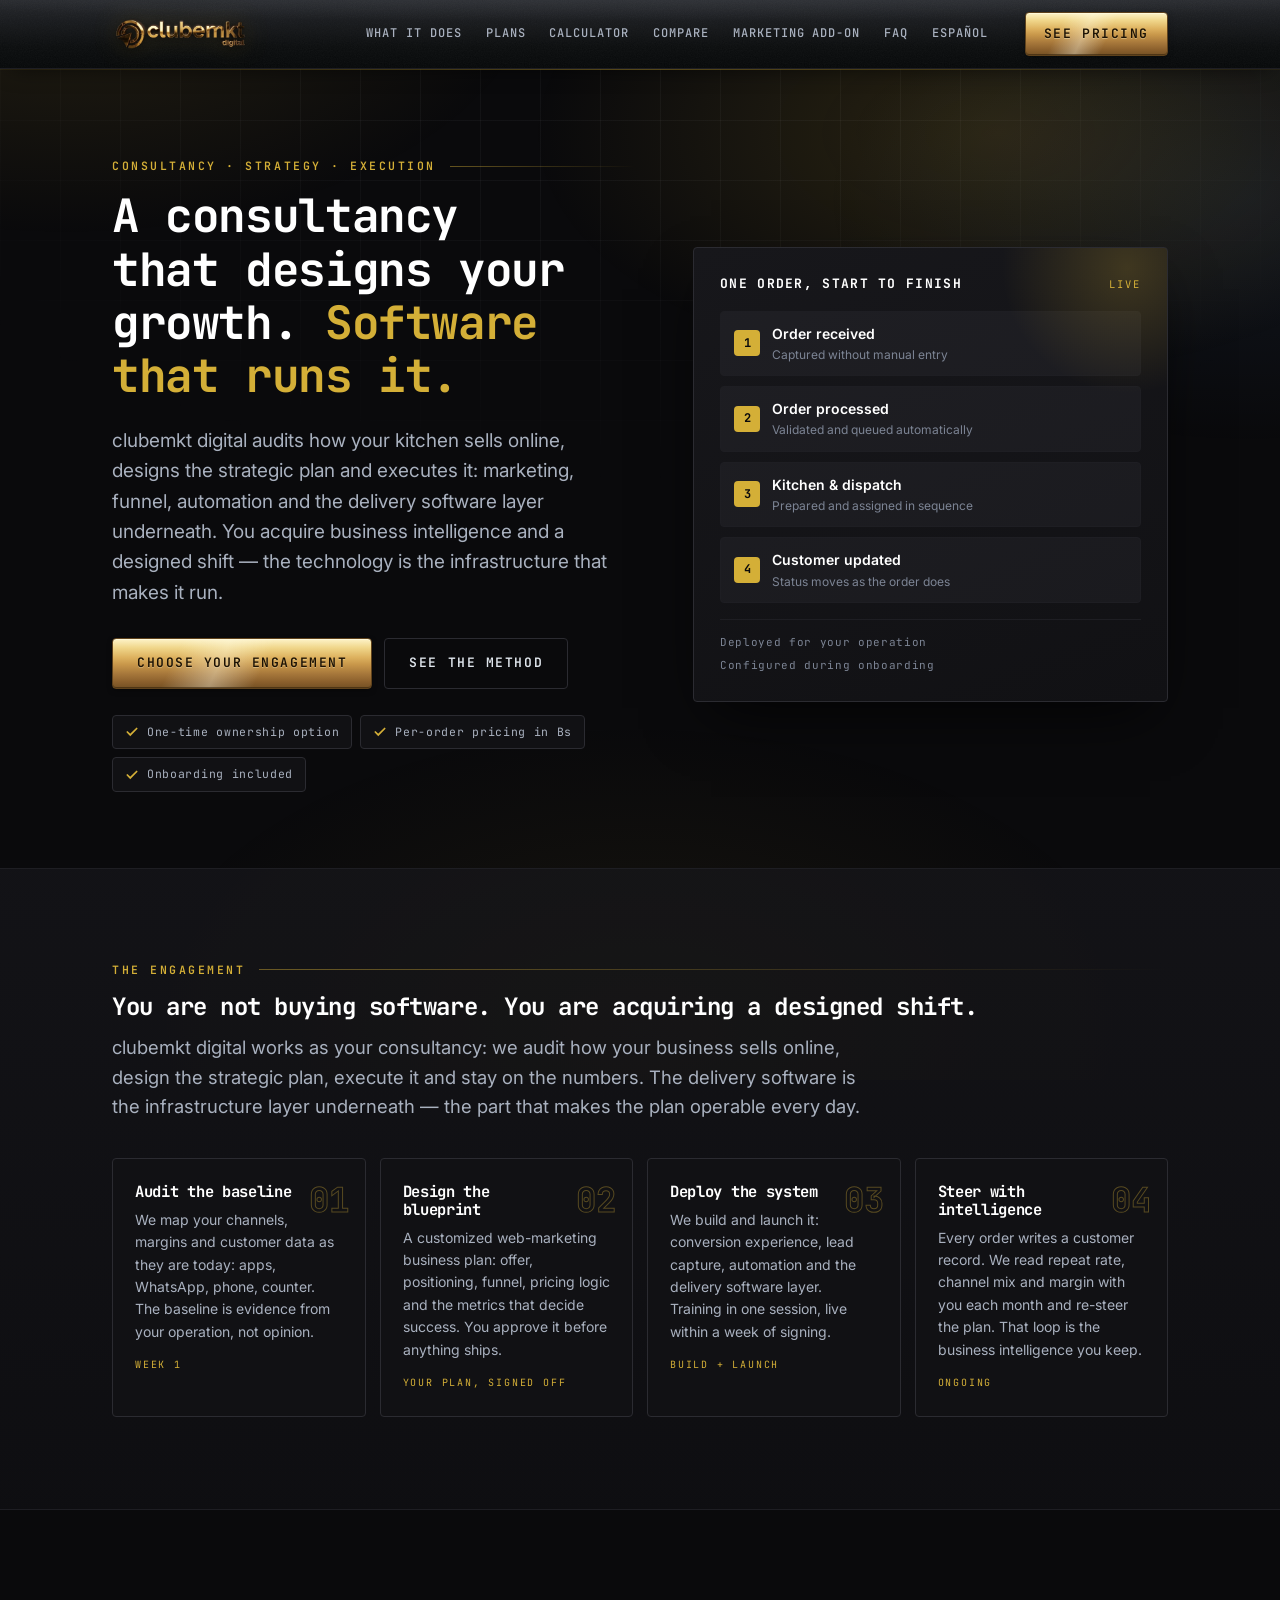
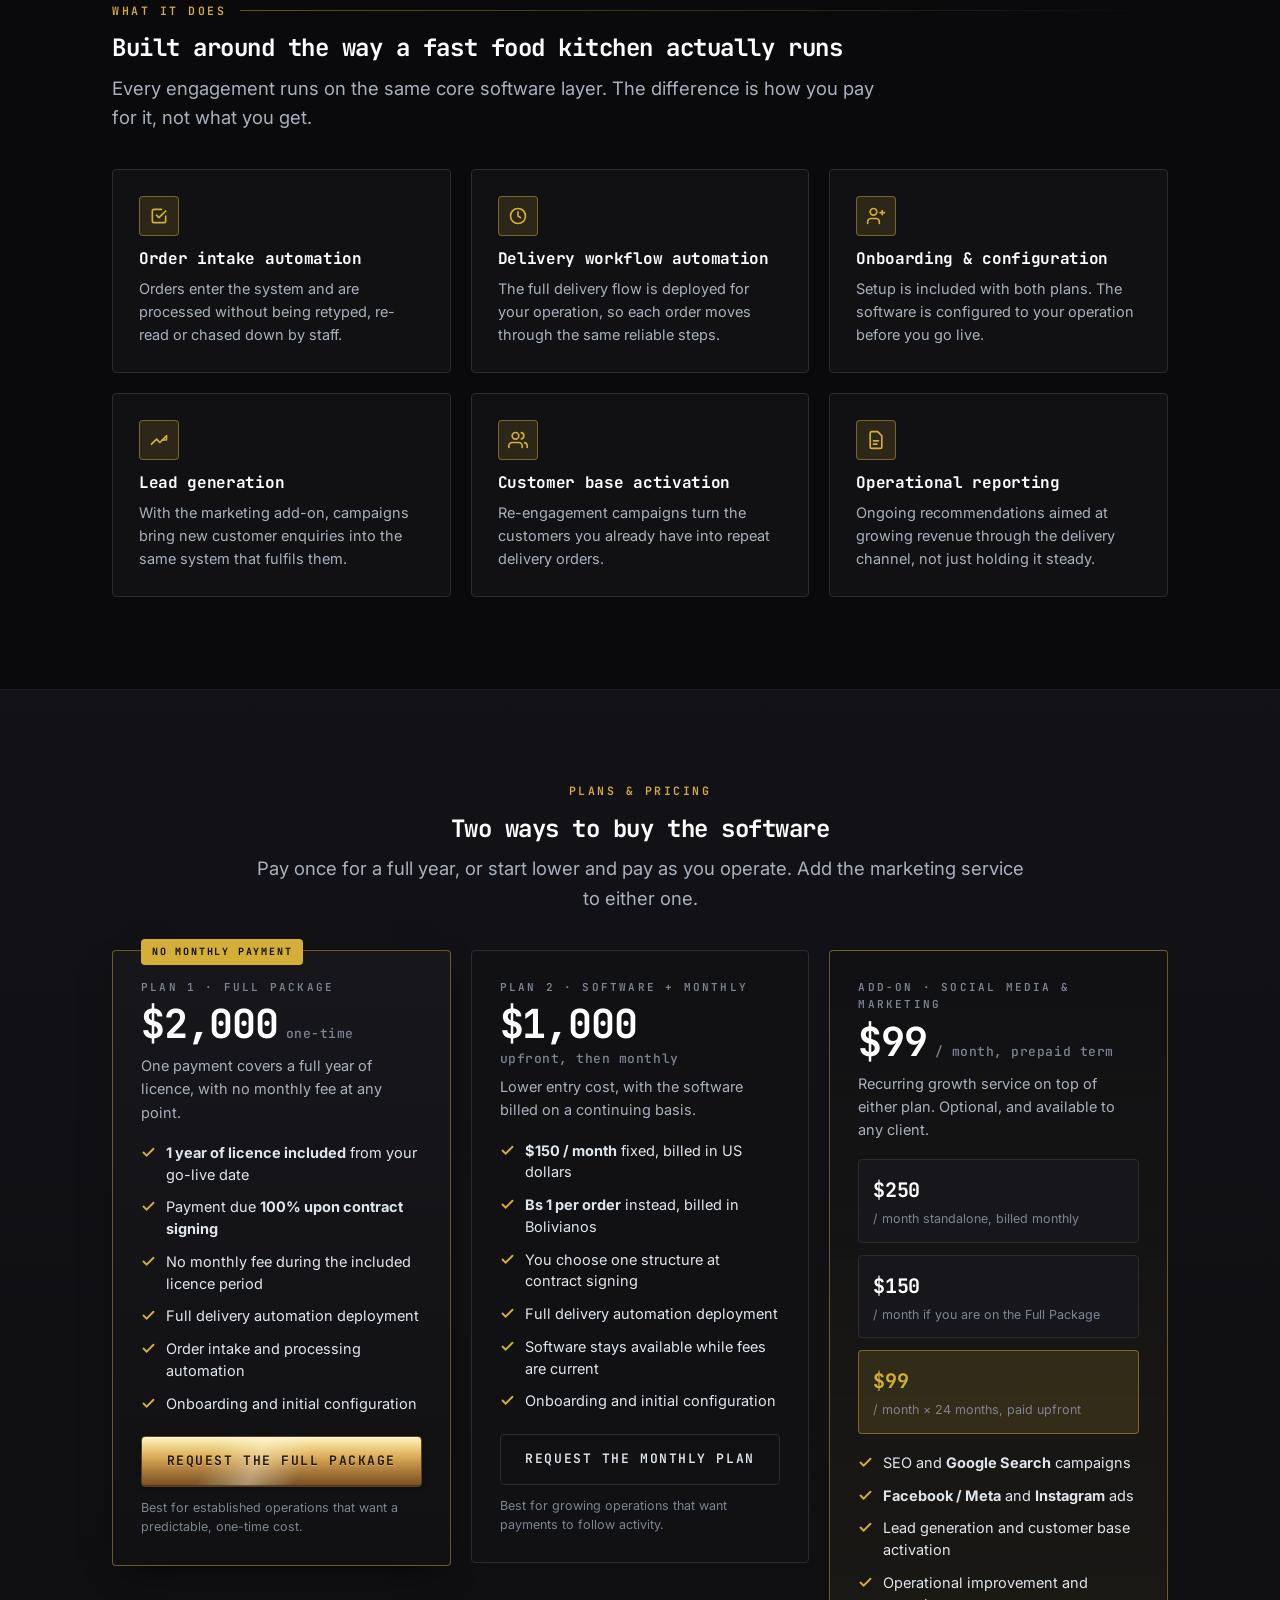
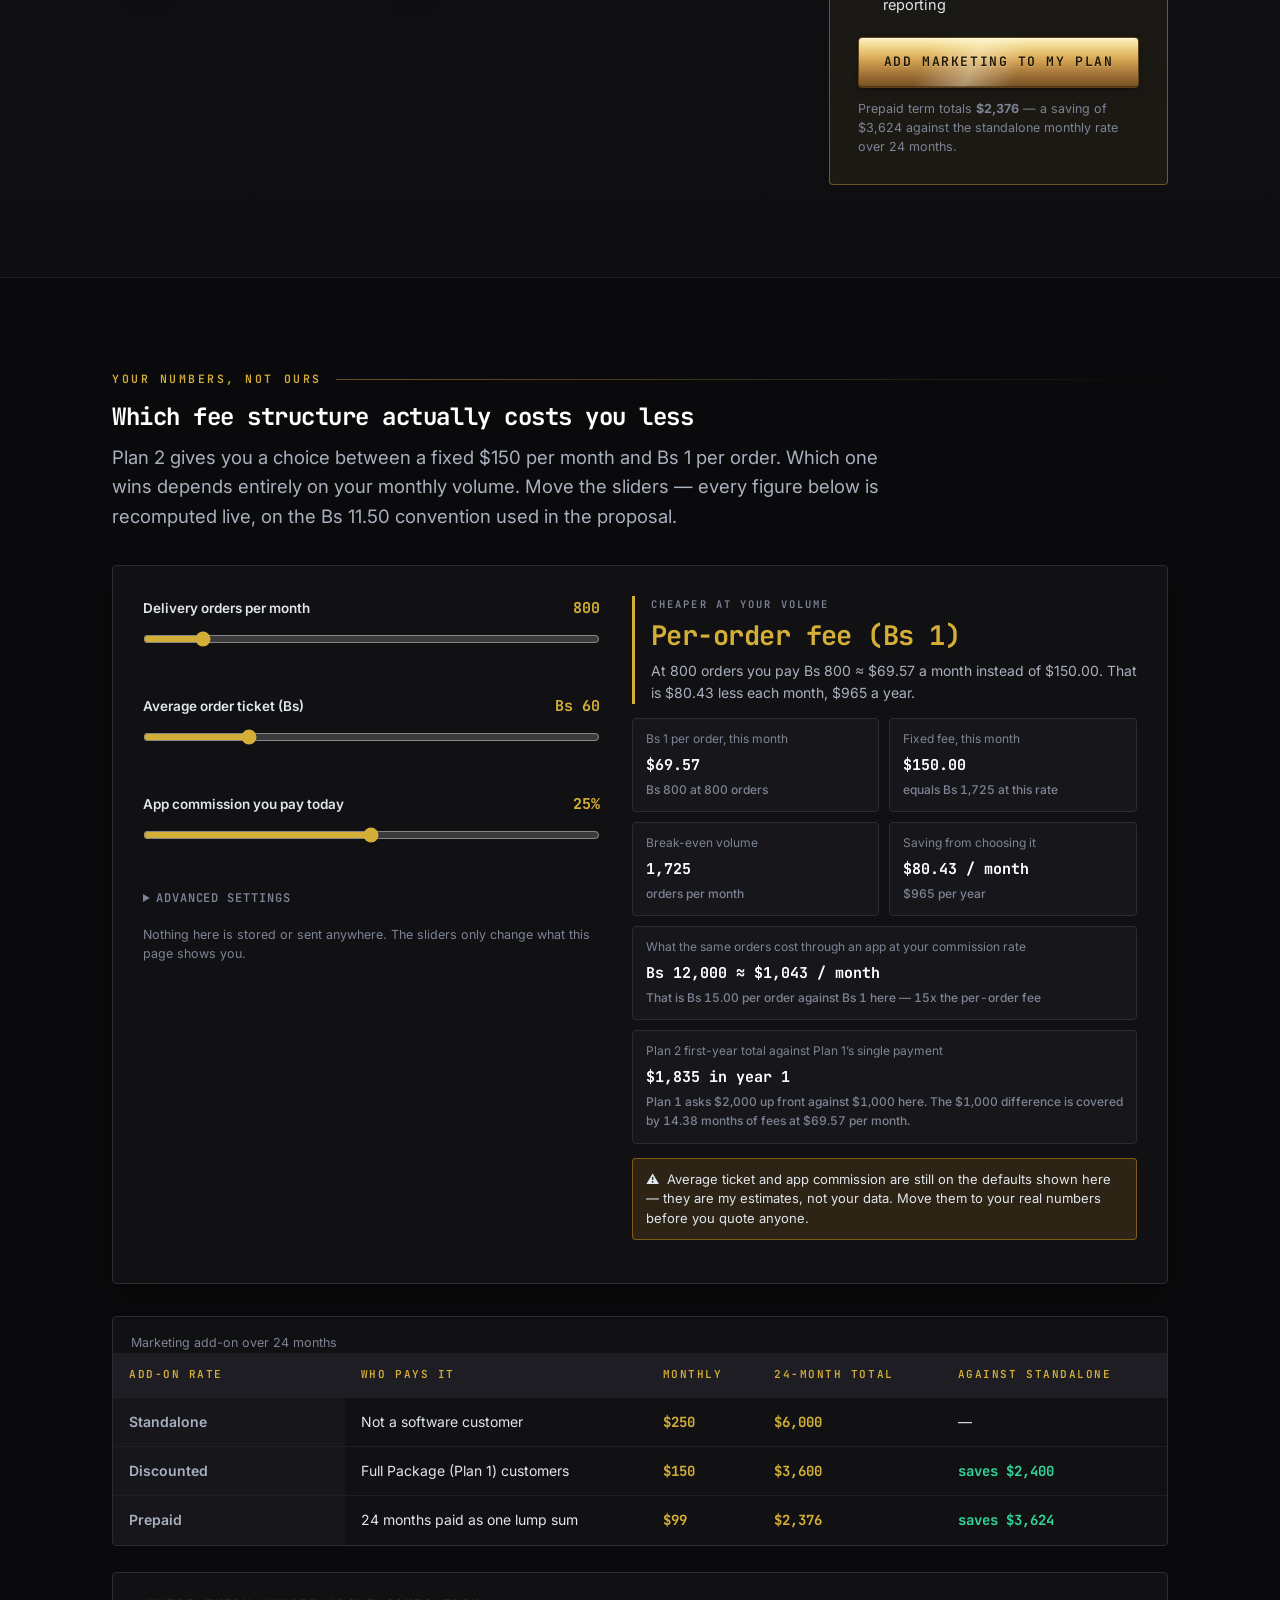
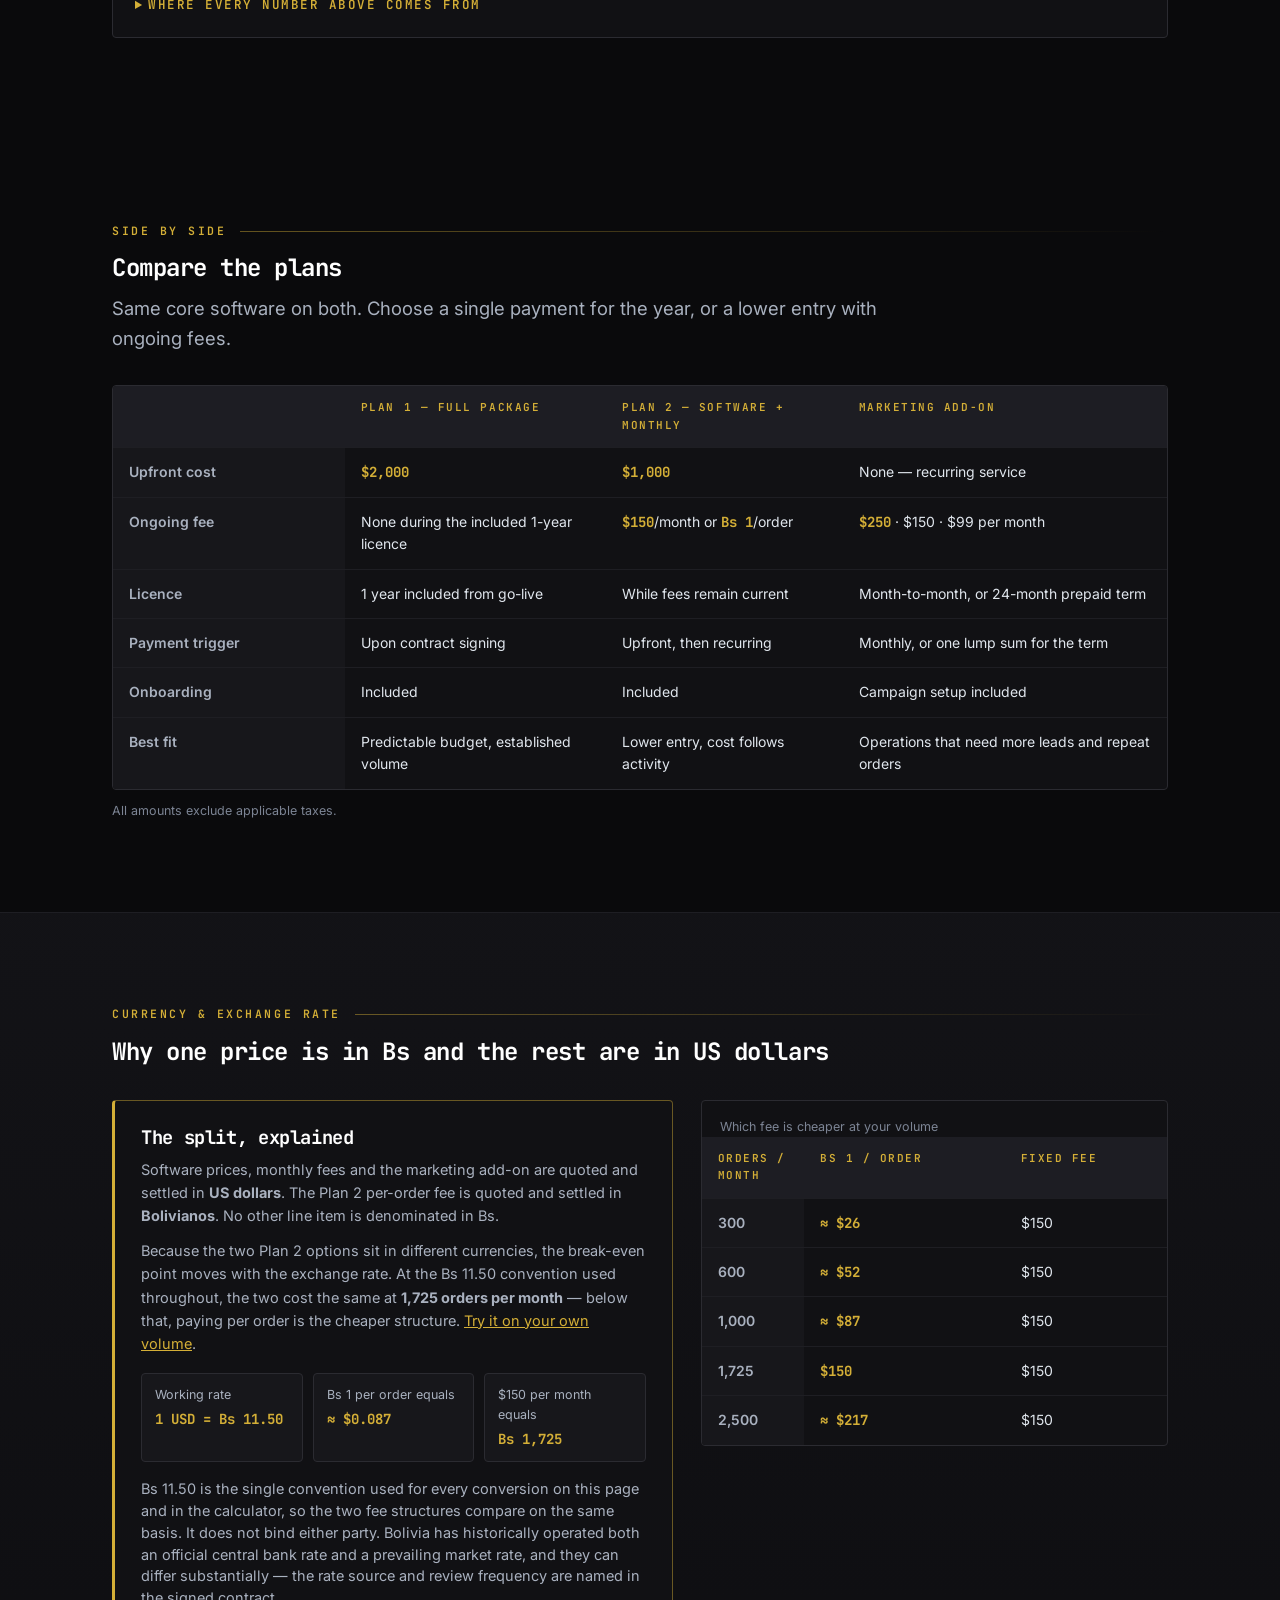
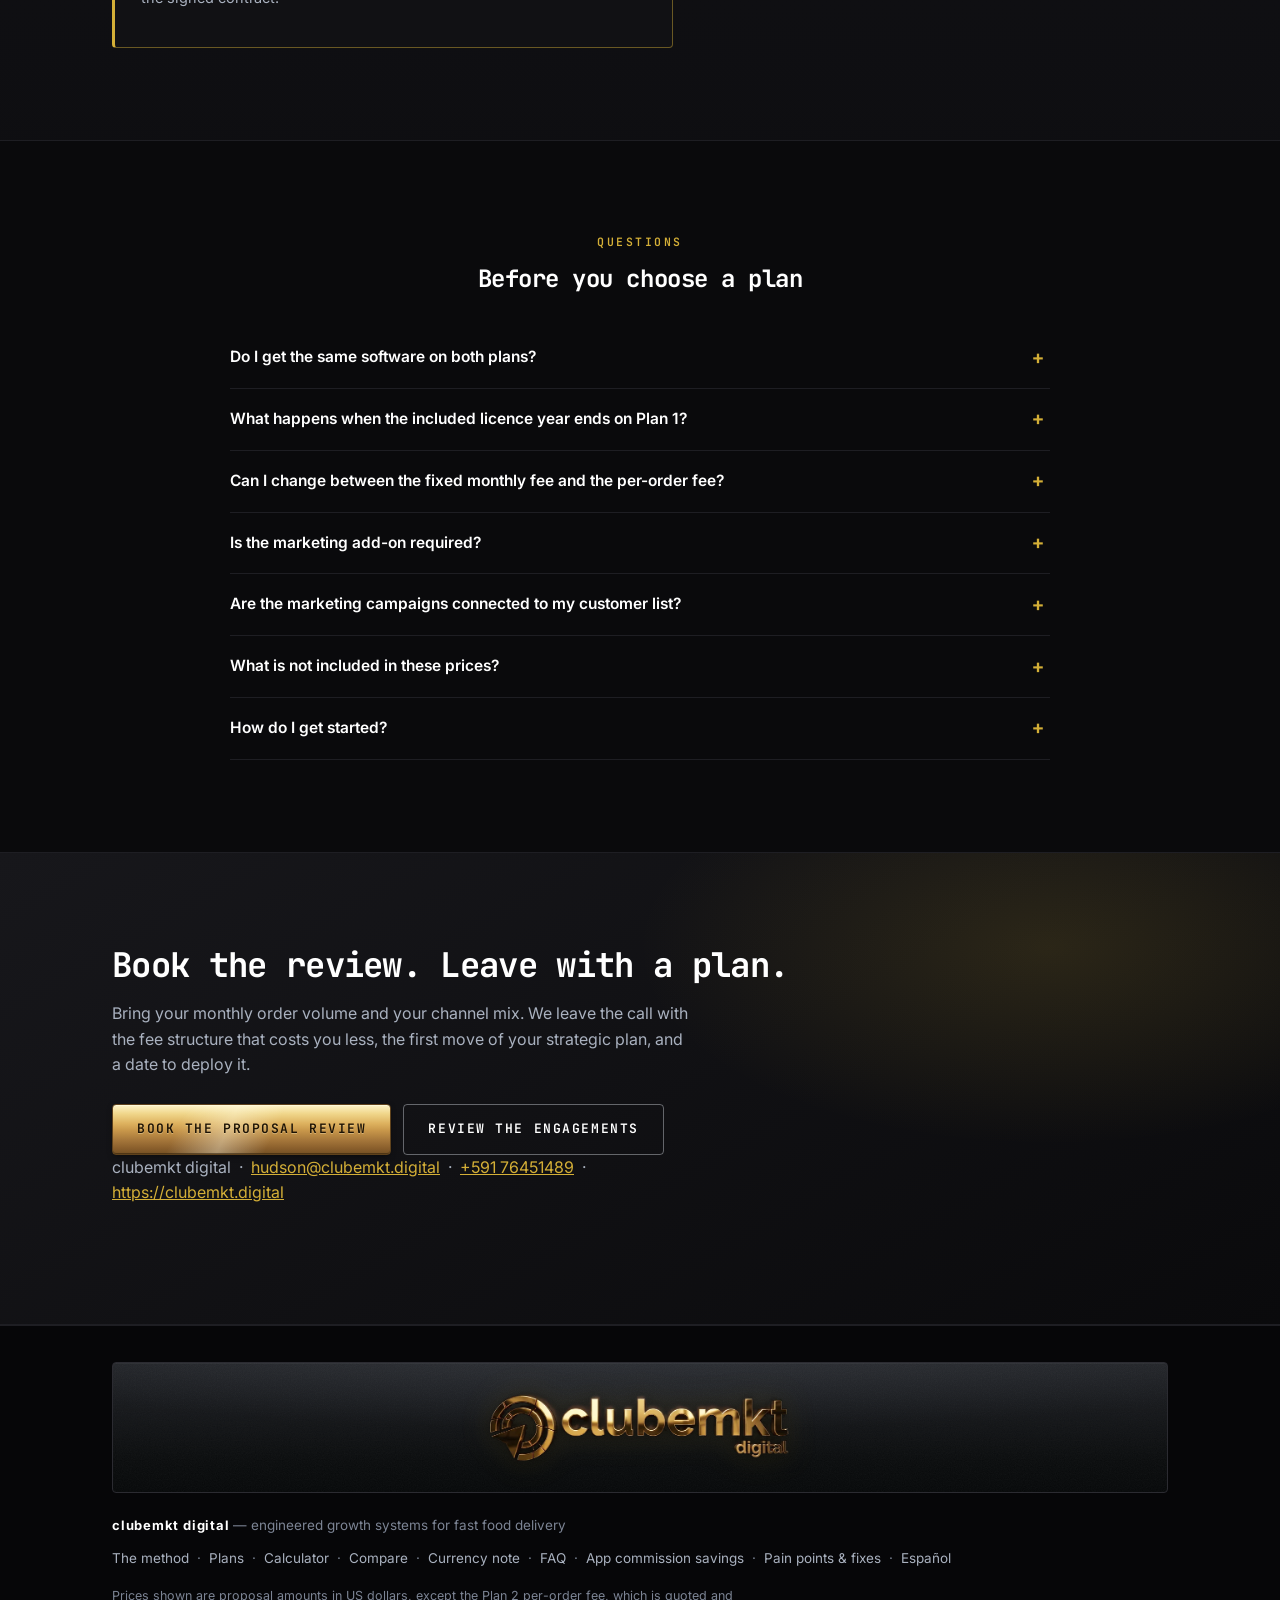
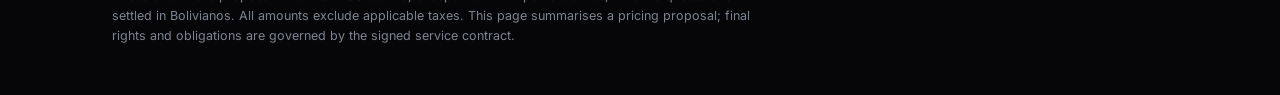
==== commit e9057c85: "feat: add a bilingual pain-to-fix showcase mapping six delivery leaks A concise, objective EN/ES pag" ====
--- a/landing/index.html
+++ b/landing/index.html
@@ -580,6 +580,7 @@
         <a href="#currency">Currency note</a> &nbsp;&middot;&nbsp;
         <a href="#faq">FAQ</a> &nbsp;&middot;&nbsp;
         <a href="stop-paying-commission.html">App commission savings</a> &nbsp;&middot;&nbsp;
+        <a href="pain-points.html">Pain points &amp; fixes</a> &nbsp;&middot;&nbsp;
         <a href="index.es.html" hreflang="es">Espa&ntilde;ol</a>
       </div>
     </div>
